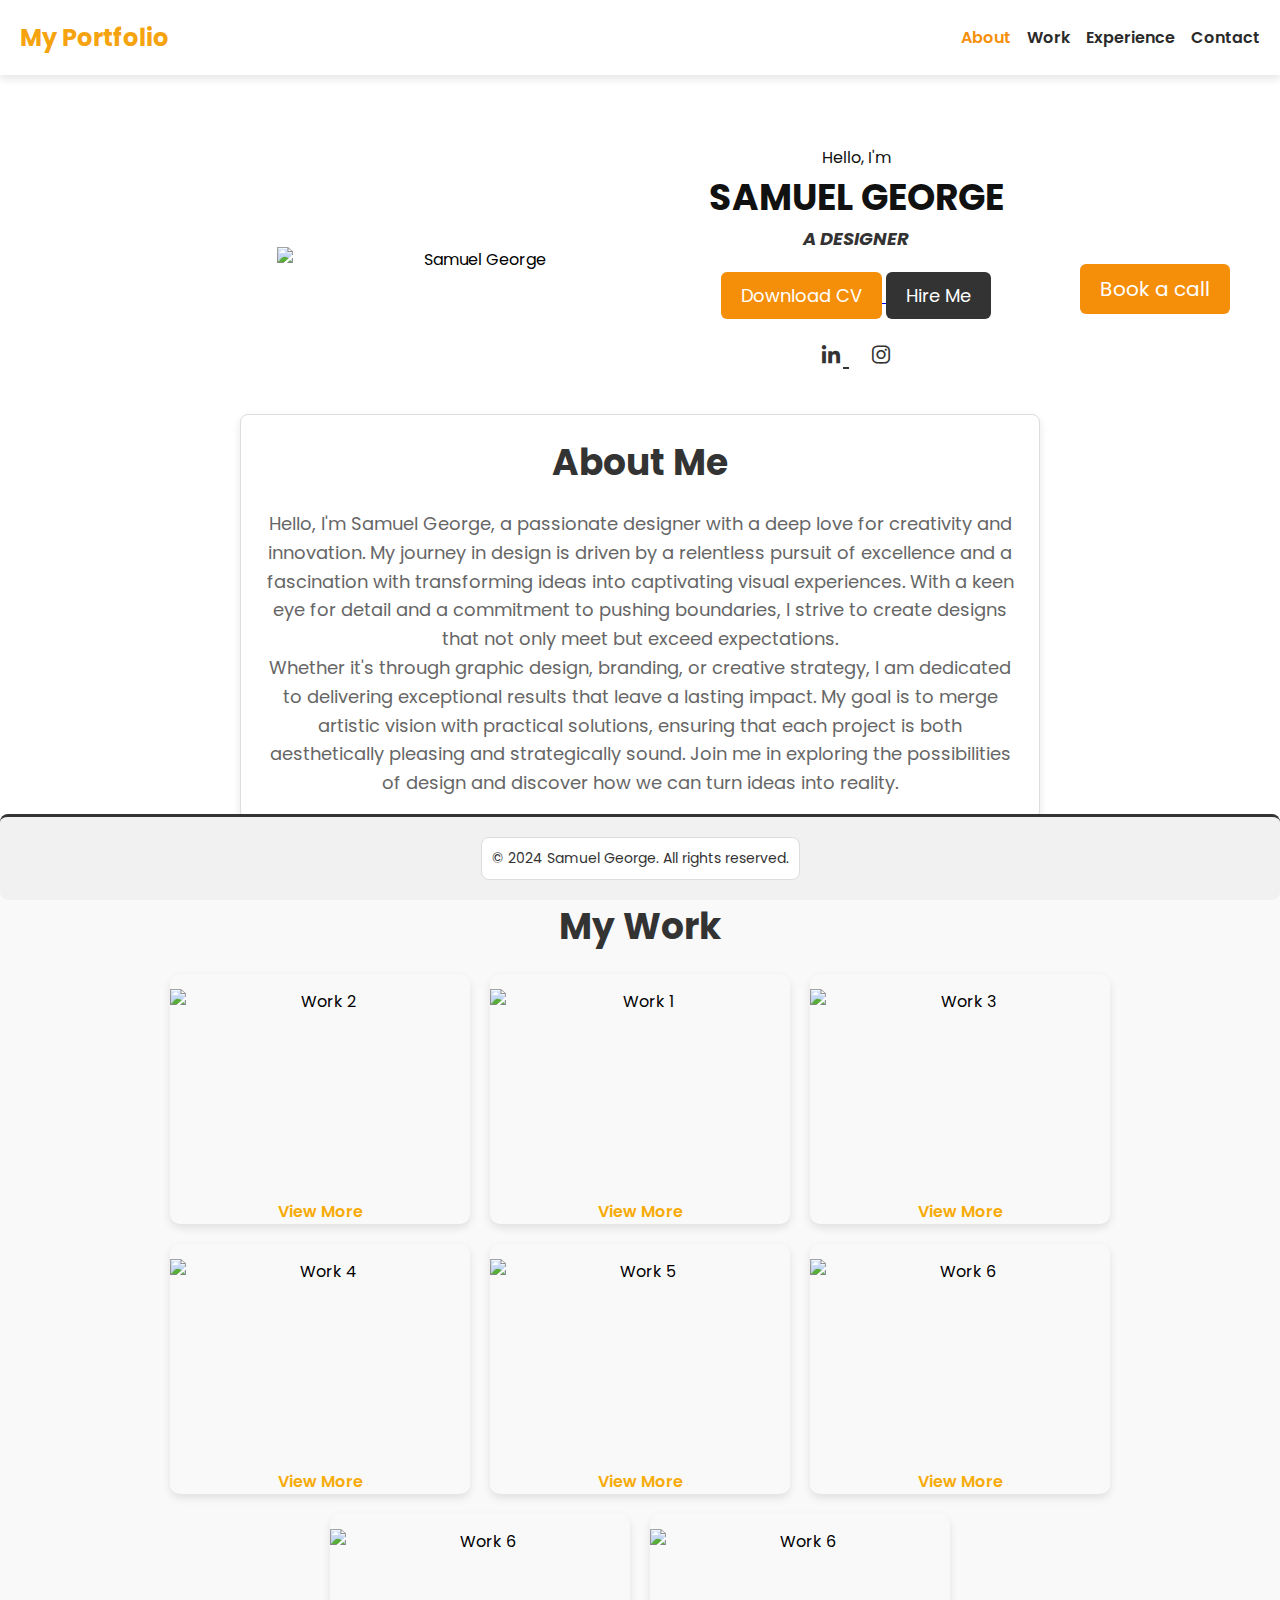
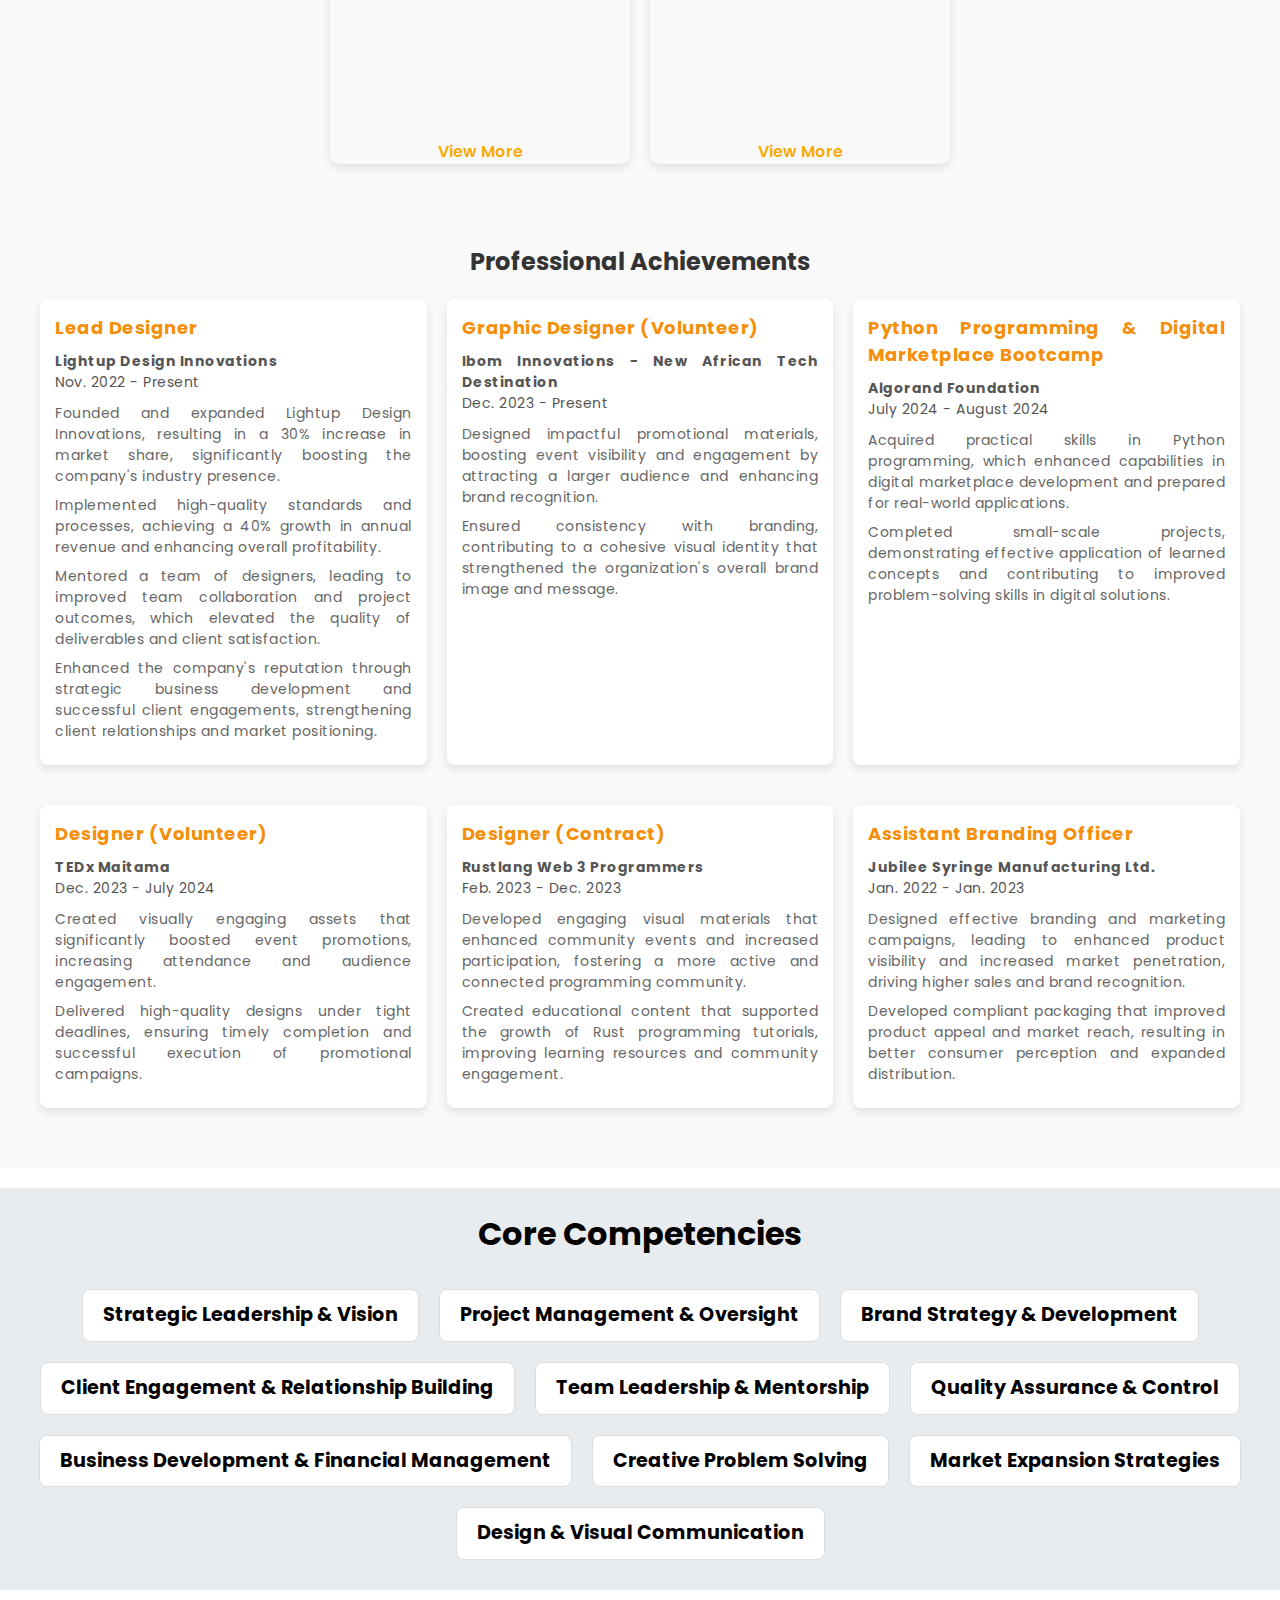
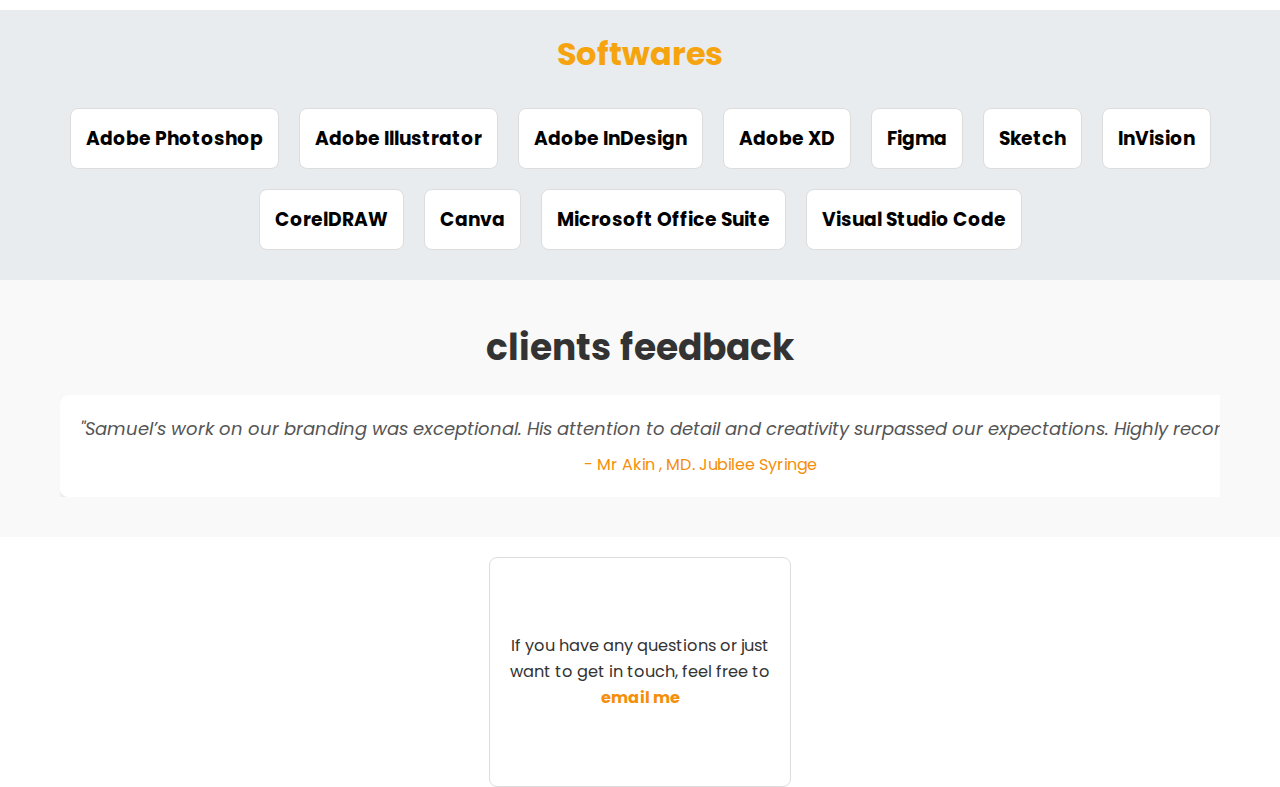
==== index.html @ d8bfd223 "Add files via upload" ====
<!DOCTYPE html>
<html lang="en">

<head>
    <meta charset="UTF-8">
    <meta name="viewport" content="width=device-width, initial-scale=1.0">
    <title>My Portfolio Website</title>
    <link rel="stylesheet" href="style.css">
    <link href='https://unpkg.com/boxicons@2.1.4/css/boxicons.min.css' rel='stylesheet'>
</head>

<body onload="document.body.style.opacity='1'">
    <div class="hero">
        <div class="nav">
            <div class="logo">
                <h2>My Portfolio</h2>
            </div>
            <div class="link">
                <ul>
                    <li><a href="#about" class="active">About</a></li>
                    <li><a href="#work">Work</a></li>
                    <li><a href="#experience">Experience</a></li>
                    <li><a href="#contact">Contact</a></li>
                </ul>
            </div>
        </div>

        <div class="main">
            <img src="img/main.png" alt="Samuel George" class="men">
            <div class="main-detail">
                <p>Hello, I'm</p>
                <h1>SAMUEL GEORGE</h1>
                <h3 class="creative-designer">A DESIGNER</h3>

                <div class="btn">
                    <a href="https://drive.google.com/file/d/1Tf_QbvEuaavBJOCXsCvxjFE0YDtB7zxQ/view?usp=drive_link" target="_blank">
                        <button type="button">Download CV</button>
                    </a>
                    <a href="https://wa.me/9034401340">
                        <button type="button" class="btn-2">Hire Me</button>
                    </a>
                </div>

                <div class="social">
                    <a href="https://www.linkedin.com/in/samuel-george-%F0%9F%87%B3%F0%9F%87%AC-%F0%9F%87%AC%F0%9F%87%A7-b282a5254?utm_source=share&utm_campaign=share_via&utm_content=profile&utm_medium=ios_app" target="_blank">
                        <i class='bx bxl-linkedin'></i>
                    </a>
                    <a href="https://instagram.com/your_profile" target="_blank">
                        <i class='bx bxl-instagram'></i>
                    </a>
                </div>
            </div>
        </div>
        <div class="sub-btn">
            <a href="tel:+2349036321238">Book a call</a>
        </div>
    </div>

    <!-- About Section -->
<section id="about">
    <div class="about-box">
        <h2>About Me</h2>
        <p>Hello, I'm Samuel George, a passionate designer with a deep love for creativity and innovation. 
            My journey in design is driven by a relentless pursuit of excellence and a fascination with transforming ideas into captivating visual experiences. With a keen eye for detail and a commitment to pushing boundaries, I strive to create designs that not only meet but exceed expectations.</p>
        <p>Whether it's through graphic design, branding, or creative strategy, I am dedicated to delivering exceptional 
            results that leave a lasting impact. My goal is to merge artistic vision with practical solutions, ensuring that each project is both aesthetically 
            pleasing and strategically sound. 
            Join me in exploring the possibilities of design and discover how we can turn ideas into reality.</p>
    </div>
</section>

    </section>

    <!-- Work Section -->
    <section id="work">
        <h2>My Work</h2>
        <div class="gallery-container">
            <div class="gallery-item">
                <img src="images/work 2.jpg" alt="Work 2">
                <div class="overlay">
                    <div class="text">Project 1</div>
                </div>
                <div class="link-container">
                    <a href="https://drive.google.com/drive/folders/1-nWykhTf4i2gYWAYUcLlIKZR4mm8C5YY?usp=drive_link" target="_blank">View More</a>
                </div>
            </div>
            <div class="gallery-item">
                <img src="images/work1.jpg" alt="Work 1">
                <div class="overlay">
                    <div class="text">Project 2</div>
                </div>
                <div class="link-container">
                    <a href="https://drive.google.com/drive/folders/1cQ2pU57v7OP9wIwZ431Nwa1tUM88fK_I?usp=drive_link" target="_blank">View More</a>
                </div>
            </div>
            <div class="gallery-item">
                <img src="images/work 3.JPG" alt="Work 3">
                <div class="overlay">
                    <div class="text">Project 3</div>
                </div>
                <div class="link-container">
                    <a href="https://drive.google.com/drive/folders/1-SnxiMzdL_60i72vfo4axnoLrud7t-E2?usp=drive_link" target="_blank">View More</a>
                </div>
            </div>
            <div class="gallery-item">
                <img src="images/work 4.jpeg" alt="Work 4">
                <div class="overlay">
                    <div class="text">Project 4</div>
                </div>
                <div class="link-container">
                    <a href="https://drive.google.com/drive/folders/1-MZnd-MNPZm2yiozEFjUooLTZSHHAfOZ?usp=drive_link" target="_blank">View More</a>
                </div>
            </div>
            <div class="gallery-item">
                <img src="images/work 5.JPG" alt="Work 5">
                <div class="overlay">
                    <div class="text">Project 5</div>
                </div>
                <div class="link-container">
                    <a href="https://drive.google.com/drive/folders/1-mLowr1Z9Aob_rsRQ_qs_F_gJ39GDRfS?usp=drive_link" target="_blank">View More</a>
                </div>
            </div>
            <div class="gallery-item">
                <img src="images/work 6.png.jpeg" alt="Work 6">
                <div class="overlay">
                    <div class="text">Project 6</div>
                </div>
                <div class="link-container">
                    <a href="https://drive.google.com/drive/folders/1mfNZHEZcyOVGQvov0U9d1JNSymdd5hv7?usp=drive_link" target="_blank">View More</a>
                </div>
            </div>
            <div class="gallery-item">
                <img src="images/work 7.PNG.JPG" alt="Work 6">
                <div class="overlay">
                    <div class="text">Project 7</div>
                </div>
                <div class="link-container">
                    <a href="https://drive.google.com/drive/folders/1s4jTdmx_FcJxVg2cJ0J6EkslR5M2hYU_?usp=drive_link" target="_blank">View More</a>
                </div>
        </div>
        
        <div class="gallery-item">
            <img src="images/work 6.jpg" alt="Work 6">
            <div class="overlay">
                <div class="text">Others</div>
            </div>
            <div class="link-container">
                <a href="https://drive.google.com/drive/folders/13sr5TLARSgLrqzcvvW4VWB-zg54ZokWx?usp=drive_link" target="_blank">View More</a>
            </div>
    </section>

   <!-- Experience Section -->
<section id="experience">
    <h1>Professional Achievements</h1>
    <div class="experience-container">
        <div class="job">
            <h3>Lead Designer</h3>
            <p><strong>Lightup Design Innovations</strong> <br> Nov. 2022 - Present</p>
            <ul>
                <li>Founded and expanded Lightup Design Innovations, resulting in a 30% increase in market share, significantly boosting the company's industry presence.</li>
                <li>Implemented high-quality standards and processes, achieving a 40% growth in annual revenue and enhancing overall profitability.</li>
                <li>Mentored a team of designers, leading to improved team collaboration and project outcomes, which elevated the quality of deliverables and client satisfaction.</li>
                <li>Enhanced the company's reputation through strategic business development and successful client engagements, strengthening client relationships and market positioning.</li>
            </ul>
        </div>
        <div class="job">
            <h3>Graphic Designer (Volunteer)</h3>
            <p><strong>Ibom Innovations - New African Tech Destination</strong> <br> Dec. 2023 - Present</p>
            <ul>
                <li>Designed impactful promotional materials, boosting event visibility and engagement by attracting a larger audience and enhancing brand recognition.</li>
                <li>Ensured consistency with branding, contributing to a cohesive visual identity that strengthened the organization's overall brand image and message.</li>
            </ul>
        </div>
        <div class="job">
            <h3>Python Programming & Digital Marketplace Bootcamp</h3>
            <p><strong>Algorand Foundation</strong> <br> July 2024 - August 2024</p>
            <ul>
                <li>Acquired practical skills in Python programming, which enhanced capabilities in digital marketplace development and prepared for real-world applications.</li>
                <li>Completed small-scale projects, demonstrating effective application of learned concepts and contributing to improved problem-solving skills in digital solutions.</li>
            </ul>
        </div>
        <div class="job">
            <h3>Designer (Volunteer)</h3>
            <p><strong>TEDx Maitama</strong> <br> Dec. 2023 - July 2024</p>
            <ul>
                <li>Created visually engaging assets that significantly boosted event promotions, increasing attendance and audience engagement.</li>
                <li>Delivered high-quality designs under tight deadlines, ensuring timely completion and successful execution of promotional campaigns.</li>
            </ul>
        </div>
        <div class="job">
            <h3>Designer (Contract)</h3>
            <p><strong>Rustlang Web 3 Programmers</strong> <br> Feb. 2023 - Dec. 2023</p>
            <ul>
                <li>Developed engaging visual materials that enhanced community events and increased participation, fostering a more active and connected programming community.</li>
                <li>Created educational content that supported the growth of Rust programming tutorials, improving learning resources and community engagement.</li>
            </ul>
        </div>
        <div class="job">
            <h3>Assistant Branding Officer</h3>
            <p><strong>Jubilee Syringe Manufacturing Ltd.</strong> <br> Jan. 2022 - Jan. 2023</p>
            <ul>
                <li>Designed effective branding and marketing campaigns, leading to enhanced product visibility and increased market penetration, driving higher sales and brand recognition.</li>
                <li>Developed compliant packaging that improved product appeal and market reach, resulting in better consumer perception and expanded distribution.</li>
            </ul>
        </div>
    </div>
</section>

<!-- Core Competencies Section -->
<section id="core-competencies">
    <h2>Core Competencies</h2>
    <div class="competencies-container">
        <div class="competency">
            <h3>Strategic Leadership & Vision</h3>
        </div>
        <div class="competency">
            <h3>Project Management & Oversight</h3>
        </div>
        <div class="competency">
            <h3>Brand Strategy & Development</h3>
        </div>
        <div class="competency">
            <h3>Client Engagement & Relationship Building</h3>
        </div>
        <div class="competency">
            <h3>Team Leadership & Mentorship</h3>
        </div>
        <div class="competency">
            <h3>Quality Assurance & Control</h3>
        </div>
        <div class="competency">
            <h3>Business Development & Financial Management</h3>
        </div>
        <div class="competency">
            <h3>Creative Problem Solving</h3>
        </div>
        <div class="competency">
            <h3>Market Expansion Strategies</h3>
        </div>
        <div class="competency">
            <h3>Design & Visual Communication</h3>
        </div>
    </div>
</section>

<!-- Softwares Section -->
<section id="softwares">
    <h2>Softwares</h2>
    <div class="softwares-container">
        <div class="software">
            <h3>Adobe Photoshop</h3>
        </div>
        <div class="software">
            <h3>Adobe Illustrator</h3>
        </div>
        <div class="software">
            <h3>Adobe InDesign</h3>
        </div>
        <div class="software">
            <h3>Adobe XD</h3>
        </div>
        <div class="software">
            <h3>Figma</h3>
        </div>
        <div class="software">
            <h3>Sketch</h3>
        </div>
        <div class="software">
            <h3>InVision</h3>
        </div>
        <div class="software">
            <h3>CorelDRAW</h3>
        </div>
        <div class="software">
            <h3>Canva</h3>
        </div>
        <div class="software">
            <h3>Microsoft Office Suite</h3>
        </div>
        <div class="software">
            <h3>Visual Studio Code</h3>
        </div>
    </div>
</section>

<!-- Testimonials Section -->
<section id="testimonials">
    <div class="testimonials-container">
        <h2>clients feedback</h2>
        <div class="testimonial-carousel">
            <div class="testimonial-item">
                <p class="testimonial-text">"Samuel’s work on our branding was exceptional. His attention to detail and creativity surpassed our expectations. Highly recommended!"</p>
                <p class="testimonial-author">- Mr Akin , MD. Jubilee Syringe</p>
            </div>
            <div class="testimonial-item">
                <p class="testimonial-text">"A pleasure to work with. Samuel brought a fresh perspective to our project and delivered outstanding results on time."</p>
                <p class="testimonial-author">- Mr Kingsly, CEO Jzek & ST King Multiservice Ltd</p>
            </div>
            <div class="testimonial-item">
                <p class="testimonial-text">"Samuel’s expertise in design was invaluable. He is a true professional and a great asset to any team."</p>
                <p class="testimonial-author">- Appoline, Freelance Writer</p>
            </div>
        </div>
    </div>
</section>
    </script>  
    </section>

<!-- Contact Section -->
<section id="contact" style="padding: 75px 0; text-align: center;">
    <div style="max-width: 300px; margin: 0 auto;">
        <p>If you have any questions or just want to get in touch, feel free to <a href="mailto:samuelgeorge967@yahoo.com">email me</a></p>
</section>

<!-- Footer Section -->
<footer style="background-color: #f1f1f1; padding: 20px 0; text-align: center; border-top: 3px solid #333; margin-top: 50px;">
    <div style="max-width: 1200px; margin: 0 auto; padding: 10px; border: 1px solid #ddd; border-radius: 8px; background-color: #fff; display: inline-block;">
        <p style="margin: 0; font-size: 14px; color: #333;">&copy; 2024 Samuel George. All rights reserved.</p>
    </div>
</footer>
---- style.css ----
@import url('https://fonts.googleapis.com/css2?family=Poppins:wght@200;300;500;600;700;900&display=swap');

* {
    margin: 0;
    padding: 0;
    box-sizing: border-box;
    font-family: 'Poppins', sans-serif;
}

body {
    opacity: 0;
    transition: opacity 3s;
}

.hero {
    width: 100%;
    height: 100vh;
    position: relative;
}

.nav {
    display: flex;
    justify-content: space-between;
    align-items: center;
    padding: 40px 200px;
    background-color: #fff;
    box-shadow: 0 4px 8px rgba(0, 0, 0, 0.1);
}

.nav .link ul {
    display: flex;
    align-items: center;
    justify-content: center;
    gap: 2rem;
    list-style: none;
}

.nav .link ul a {
    text-decoration: none;
    color: #2a2a2a;
    font-weight: 600;
    transition: color 0.3s ease;
}

.nav .link ul a.active {
    color: #f58f0a;
}

.nav .link ul a:hover {
    color: hsl(29, 93%, 48%);
}

.main {
    display: flex;
    align-items: center;
    justify-content: center;
    gap: 6rem;
    margin-top: 70px;
    text-align: center;
}

.main .men {
    width: 400px;
    transition: transform 0.3s ease;
    cursor: pointer;
}

.main .men:hover {
    transform: scale(1.3);
}

.main .main-detail {
    color: #111;
}

.main .main-detail h1 {
    font-size: 50px;
}

.main .main-detail h3.creative-designer {
    font-size: 20px;
    font-style: italic;
    color: #333;
}

.main .btn {
    margin-top: 20px;
}

.main .btn button {
    padding: 10px 20px;
    border: none;
    border-radius: 6px;
    background-color: #f58f0a;
    color: #fff;
    font-size: 18px;
    cursor: pointer;
    transition: background-color 0.3s ease;
}

.main .btn button:hover {
    background-color: #111;
}

.main .btn .btn-2 {
    background-color: #333;
}

.main .btn .btn-2:hover {
    background-color: #000;
}

.social {
    margin-top: 20px;
}

.social a {
    color: #333;
    font-size: 24px;
    margin: 0 10px;
    transition: color 0.3s ease;
}

.social a:hover {
    color: #f58f0a;
}

.sub-btn a {
    position: absolute;
    bottom: 60px;
    right: 50px;
    padding: 10px 20px;
    background: #f58f0a;
    color: #fff;
    font-size: 20px;
    text-decoration: none;
    border-radius: 6px;
    transition: background-color 0.3s ease;
}

.sub-btn a.active {
    background: black;
}

.sub-btn a:hover {
    background: rgb(0, 0, 3);
}

@media (max-width: 768px) {
    .nav {
        padding: 20px;
    }

    .main {
        flex-direction: column;
        text-align: center;
    }

    .main .men {
        width: 80%;
        margin-bottom: 20px;
    }

    .main .main-detail h1 {
        font-size: 36px;
    }

    .gallery-container {
        flex-direction: column;
        align-items: center;
    }

    .gallery-item {
        width: 90%;
    }
}

/* About Section Styles */
#about {
    padding: 40px;
    background-color: #fff;
    text-align: center;
}

#about h2 {
    font-size: 36px;
    margin-bottom: 20px;
    color: #333;
}

#about p {
    font-size: 18px;
    line-height: 1.6;
    color: #666;
    max-width: 800px;
    margin: 0 auto;
}

/* Work Section Styles */
#work {
    padding: 40px;
    background-color: #f9f9f9;
    text-align: center;
}

#work h2 {
    font-size: 36px;
    margin-bottom: 20px;
    color: #333;
    text-align: center;
}

.gallery-container {
    display: flex;
    flex-wrap: wrap;
    justify-content: center;
    gap: 20px;
}

.gallery-item {
    position: relative;
    width: 300px;
    height: 250px;
    overflow: hidden;
    border-radius: 10px;
    box-shadow: 0 4px 8px rgba(0, 0, 0, 0.1);
    transition: transform 0.3s ease;
    display: flex;
    flex-direction: column;
    justify-content: flex-end;
}

.gallery-item:hover {
    transform: scale(1.05);
}

.gallery-item img {
    width: 100%;
    height: 200px;
    object-fit: cover;
}

.overlay {
    position: absolute;
    top: 0;
    left: 0;
    width: 100%;
    height: 200px;
    background: rgba(0, 0, 0, 0.5);
    display: flex;
    align-items: center;
    justify-content: center;
    opacity: 0;
    transition: opacity 0.3s ease;
}

.gallery-item:hover .overlay {
    opacity: 1;
}

.overlay .text {
    color: #fff;
    font-size: 24px;
    font-weight: bold;
    text-align: center;
}

.link-container {
    text-align: center;
    margin-top: 10px;
}

.link-container a {
    text-decoration: none;
    color: #f7ab08;
    font-weight: 600;
    transition: color 0.3s ease;
}

.link-container a:hover {
    color: #100358;
}

/* Experience */
#experience, #contact {
    padding: 40px;
    background-color: #fff;
    text-align: center;
}
<!DOCTYPE html>
<html lang="en">
<head>
    <meta charset="UTF-8">
    <meta name="viewport" content="width=device-width, initial-scale=1.0">
    <title>Professional Experience</title>
    <style>
        body {
            font-family: Arial, sans-serif;
            line-height: 1.6;
            margin: 20px;
        }
        h2 {
            color: #f5a40f;
            text-align: center;
        }
        .job {
            margin-bottom: 20px;
            text-align: justify;
        }
        .job h3 {
            margin: 0;
            color: #555;
        }
        .job p {
            margin: 5px 0;
        }
        .job ul {
            margin: 0;
            padding-left: 20px;
        }
        .job li {
            margin-bottom: 5px;
        }
       
        <!-- Contact Section -->
#contact {
    padding: 40px;
    background-color: #f9f9f9;
    text-align: center;
    font-size: 18px;
    color: #333;
}

#contact h2 {
    font-size: 36px;
    margin-bottom: 20px;
    color: #f58f0a;
}

#contact p {
    margin: 0 auto;
    max-width: 600px;
    line-height: 1.6;
    color: #555;
}

#contact a {
    color: #f58f0a;
    text-decoration: none;
    font-weight: 600;
    transition: color 0.3s ease;
}

#contact a:hover {
    color: #333;
}
/* Core Competencies Style */
#core-competencies {
    margin: 20px 0;
    max-width: 100%;
    line-height: 1.6;
    color: #020000;
    text-align: left;  /* Aligns text to the left */
    padding-left: 20px; /* Adds padding to create some space from the left edge */
}

/* Core Competencies Header */
#core-competencies h2 {
    font-size: 24px;
    margin-bottom: 10px;
    color: #020000;
}

/* Core Competencies List */
#core-competencies ul {
    list-style-type: disc;
    padding-left: 20px; /* Adds indentation to the list */
}

#core-competencies ul li {
    margin-bottom: 8px;
    font-size: 16px;
    color: #020000;
}
/* Ensure full viewport height for the body */
html, body {
    height: 100%;
    margin: 0;
    font-family: Arial, sans-serif; /* Optional: Set a default font */
}
/* Layout Container Styling */
.layout-container {
    display: flex;
    height: 100vh; /* Full viewport height */
}
/* Testimonials Section */
#testimonials {
    padding: 40px 20px; /* Add padding to the top and bottom and a little on the sides */
    background-color: #f9f9f9; /* Background color for the section */
    text-align: center; /* Center-align text */
    width: 100%; /* Full width */
    box-sizing: border-box; /* Include padding in width */
    margin: 0; /* Remove default margin */
}

/* Container for Testimonials */
.testimonials-container {
    max-width: 1200px; /* Max width of the content */
    margin: 0 auto; /* Center align the container */
    padding: 0 20px; /* Padding on left and right */
}

/* Heading */
.testimonials-container h2 {
    font-size: 36px;
    margin-bottom: 20px;
    color: #333;
}

/* Carousel Container */
.testimonial-carousel {
    display: flex;
    overflow-x: auto; /* Allow horizontal scrolling */
    scroll-behavior: smooth; /* Smooth scroll */
    gap: 20px; /* Space between items */
}

/* Testimonial Item */
.testimonial-item {
    min-width: 300px; /* Minimum width for each item */
    flex: 1 0 auto; /* Allow items to grow and shrink */
    box-sizing: border-box; /* Include padding and border in width */
    padding: 20px; /* Padding inside the item */
    border-radius: 8px; /* Rounded corners */
    background: #fff; /* Background color of the item */
    box-shadow: 0 2px 5px rgba(0, 0, 0, 0.1); /* Shadow for a subtle effect */
    transition: box-shadow 0.3s ease; /* Smooth shadow transition */
}

/* Testimonial Text */
.testimonial-text {
    font-size: 18px;
    color: #555;
    font-style: italic;
    margin-bottom: 10px;
}

/* Testimonial Author */
.testimonial-author {
    font-size: 16px;
    color: #f58f0a;
}

/* Responsive Styles */
@media (max-width: 768px) {
    #testimonials {
        padding: 20px 10px; /* Reduce padding on smaller screens */
    }

    .testimonial-item {
        min-width: 250px; /* Adjust minimum width for smaller screens */
        padding: 15px; /* Reduce padding inside items */
    }

    .testimonial-text {
        font-size: 16px; /* Adjust font size */
    }

    .testimonial-author {
        font-size: 14px; /* Adjust font size */
    }
}
/* Contact Section */
#contact {
    padding: 40px;
    background-color: #fff; /* Change background color to white */
    text-align: center; /* Center-align text */
    font-size: 18px;
    color: #333;
    margin: 0 auto; /* Center the section horizontally */
    max-width: 800px; /* Limit the width of the section */
    box-sizing: border-box; /* Include padding in width calculation */
}

/* Contact Paragraph */
#contact p {
    margin: 0;
}

/* Contact Links */
#contact a {
    color: #f58f0a;
    text-decoration: none;
    font-weight: 600;
}

#contact a:hover {
    color: #333;
}

/* Responsive Styles */
@media (max-width: 768px) {
    #contact {
        padding: 20px; /* Reduce padding on smaller screens */
        font-size: 16px; /* Adjust font size for smaller screens */
    }
}


/* Responsive Styles */
@media (max-width: 768px) {
    #contact {
        padding: 20px; /* Reduce padding on smaller screens */
        font-size: 16px; /* Adjust font size for smaller screens */
    }
}



        /* Footer Styles */
footer {
    background-color: #333; /* Background color for the footer */
    color: #fff; /* Text color */
    text-align: center; /* Center the text */
    padding: 20px; /* Padding around the text */
    position: fixed; /* Make the footer stick to the bottom */
    width: 100%; /* Full width */
    bottom: 0; /* Stick to the bottom of the page */
    left: 0; /* Align to the left edge */
}
footer {
    text-align: center;
    padding: 20px;
    background-color: #f58f0a;
    color: white;
    margin-top: auto;
}
footer p {
    margin: 0;
}
@import url('https://fonts.googleapis.com/css2?family=Poppins:wght@200;300;500;600;700;900&display=swap');

* {
    margin: 0;
    padding: 0;
    box-sizing: border-box;
    font-family: 'Poppins', sans-serif;
}

body {
    opacity: 0;
    transition: opacity 3s;
}

.hero {
    width: 100%;
    height: 100vh;
    position: relative;
}

.nav {
    display: flex;
    justify-content: space-between;
    align-items: center;
    padding: 20px; /* Adjust padding for small screens */
    background-color: #fff;
    box-shadow: 0 4px 8px rgba(0, 0, 0, 0.1);
}

.nav .link ul {
    display: flex;
    align-items: center;
    justify-content: center;
    gap: 1rem; /* Adjust gap for small screens */
    list-style: none;
}

.nav .link ul a {
    text-decoration: none;
    color: #2a2a2a;
    font-weight: 600;
    transition: color 0.3s ease;
}

.nav .link ul a.active {
    color: #f58f0a;
}

.nav .link ul a:hover {
    color: hsl(29, 93%, 48%);
}

.main {
    display: flex;
    align-items: center;
    justify-content: center;
    gap: 2rem; /* Adjust gap for small screens */
    margin-top: 70px;
    text-align: center;
}

.main .men {
    width: 80%; /* Adjust width for smaller screens */
    max-width: 400px; /* Set a max-width for larger screens */
    transition: transform 0.3s ease;
    cursor: pointer;
}

.main .men:hover {
    transform: scale(1.3);
}

.main .main-detail {
    color: #111;
}

.main .main-detail h1 {
    font-size: 36px; /* Adjust font size for smaller screens */
}

.main .main-detail h3.creative-designer {
    font-size: 18px; /* Adjust font size for smaller screens */
    font-style: italic;
    color: #333;
}

.main .btn {
    margin-top: 20px;
}

.main .btn button {
    padding: 10px 20px;
    border: none;
    border-radius: 6px;
    background-color: #f58f0a;
    color: #fff;
    font-size: 18px;
    cursor: pointer;
    transition: background-color 0.3s ease;
}

.main .btn button:hover {
    background-color: #111;
}

.main .btn .btn-2 {
    background-color: #333;
}

.main .btn .btn-2:hover {
    background-color: #000;
}

.social {
    margin-top: 20px;
}

.social a {
    color: #333;
    font-size: 24px;
    margin: 0 10px;
    transition: color 0.3s ease;
}

.social a:hover {
    color: #f58f0a;
}

.sub-btn a {
    position: absolute;
    bottom: 60px;
    right: 50px;
    padding: 10px 20px;
    background: #f58f0a;
    color: #fff;
    font-size: 20px;
    text-decoration: none;
    border-radius: 6px;
    transition: background-color 0.3s ease;
}

.sub-btn a.active {
    background: black;
}

.sub-btn a:hover {
    background: rgb(0, 0, 3);
}

//* About Section */
#about {
    padding: 20px;
    background-color: #f8f9fa; /* Light background color */
}

.about-box {
    background-color: #fff;
    border: 1px solid #ddd;
    border-radius: 8px;
    padding: 20px;
    max-width: 800px; /* Set a max-width to control box size */
    margin: 0 auto; /* Center the box horizontally */
    box-shadow: 0 4px 8px rgba(0, 0, 0, 0.1); /* Add a subtle shadow for depth */
}

.about-box h2 {
    text-align: center;
    font-size: 2em;
    margin-bottom: 20px;
}

.about-box p {
    line-height: 1.6; /* Improve readability */
    margin-bottom: 10px;
}

/* Responsive Styles */
@media (max-width: 768px) {
    .nav {
        padding: 10px; /* Adjust padding for smaller screens */
    }

    .nav .link ul {
        flex-direction: column;
        gap: 1rem; /* Adjust gap for small screens */
    }

    .main {
        flex-direction: column;
        gap: 2rem; /* Adjust gap for small screens */
        text-align: center;
    }

    .main .men {
        width: 90%; /* Adjust width for smaller screens */
        margin-bottom: 20px;
    }

    .main .main-detail h1 {
        font-size: 28px; /* Adjust font size for smaller screens */
    }

    .main .main-detail h3.creative-designer {
        font-size: 16px; /* Adjust font size for smaller screens */
    }

    .gallery-item {
        width: 100%; /* Full width for smaller screens */
        max-width: 100%; /* Ensure no overflow */
    }
}

@media (max-width: 480px) {
    .nav .link ul {
        font-size: 14px; /* Adjust font size for very small screens */
    }

    .main .main-detail h1 {
        font-size: 24px; /* Adjust font size for very small screens */
    }

    .main .main-detail h3.creative-designer {
        font-size: 14px; /* Adjust font size for very small screens */
    }

    .gallery-item {
        width: 100%;
        height: auto; /* Adjust height for smaller screens */
    }
}


/* Experience Section Styles */
#experience {
    padding: 40px;
    background-color: #f9f9f9;
}

#experience h1 {
    text-align: center;
    font-size: 24px; /* Slightly smaller font size for the main heading */
    margin-bottom: 20px;
    color: #333;
}

.experience-container {
    display: flex;
    flex-wrap: wrap;
    justify-content: space-between;
    gap: 20px; /* Space between the boxes */
}

.job {
    flex: 1 1 calc(33% - 20px); /* 3 boxes per row with space between */
    box-sizing: border-box;
    background-color: #fff;
    border-radius: 8px;
    box-shadow: 0 4px 8px rgba(0, 0, 0, 0.1);
    padding: 15px; /* Reduced padding for a more compact design */
    transition: transform 0.3s ease;
}

.job:hover {
    transform: scale(1.05);
}

.job h3 {
    font-size: 18px; /* Moderate font size for job titles */
    color: #f58f0a;
    margin-bottom: 10px;
    letter-spacing: 0.5px; /* Small space between letters */
}

.job p {
    font-size: 14px; /* Slightly smaller font size for company and date */
    margin-bottom: 10px;
    color: #555;
    letter-spacing: 0.5px; /* Small space between letters */
}

.job ul {
    list-style: none;
    padding: 0;
    margin: 0;
}

.job ul li {
    font-size: 14px; /* Moderate font size for list items */
    margin-bottom: 8px; /* Reduced space between list items */
    color: #666;
    letter-spacing: 0.5px; /* Small space between letters */
}

@media (max-width: 768px) {
    .job {
        flex: 1 1 calc(50% - 20px); /* 2 boxes per row on tablets */
    }
}

@media (max-width: 480px) {
    .job {
        flex: 1 1 100%; /* 1 box per row on mobile devices */
    }
}
#core-competencies {
    padding: 20px;
    background-color: #e9ecef;
}

#core-competencies h2 {
    text-align: center;
    font-size: 2em;
    margin-bottom: 20px;
}

.competencies-container {
    display: flex;
    flex-wrap: wrap;
    justify-content: center; /* Center the boxes horizontally */
}

.competency {
    background-color: #fff;
    border: 1px solid #ddd;
    border-radius: 8px;
    padding: 10px 20px; /* Add padding to fit the text comfortably */
    margin: 10px;
    display: inline-block; /* Make the boxes fit content width */
    text-align: center;
}

.competency h3 {
    font-size: 1.2em;
    margin: 0;
}

/* Softwares Section */
#softwares {
    padding: 20px;
    background-color: #e9ecef;
}

#softwares h2 {
    text-align: center;
    font-size: 2em;
    margin-bottom: 20px;
}

.softwares-container {
    display: flex;
    flex-wrap: wrap;
    justify-content: center; /* Center align boxes */
}

.software {
    background-color: #fff;
    border: 1px solid #ddd;
    border-radius: 8px;
    padding: 15px;
    margin: 10px;
    text-align: center;
    display: inline-block; /* Makes boxes size to content */
}
/* Contact Section */
#contact {
    padding: 20px;
    background-color: #f4f4f4;
    text-align: center;
}

#contact p {
    font-size: 0.9em; /* Smaller font size */
    color: #333;
    margin: 0;
}

#contact a {
    color: #f58f0a; /* Highlight color for the email link */
    text-decoration: none;
    font-weight: bold;
    transition: color 0.3s ease;
}

#contact a:hover {
    color: #111; /* Darker color on hover for better visibility */
}

/* Responsive Styles for Contact Section */
@media (max-width: 768px) {
    #contact p {
        font-size: 0.85em; /* Slightly smaller font size for medium screens */
    }
}

@media (max-width: 480px) {
    #contact p {
        font-size: 0.8em; /* Even smaller font size for small screens */
    }
}



/* Testimonials Section */
#testimonials {
    padding: 40px 20px; /* Add padding to the top and bottom and a little on the sides */
    background-color: #f9f9f9; /* Background color for the section */
    text-align: center; /* Center-align text */
    width: 100%; /* Full width */
    box-sizing: border-box; /* Include padding in width */
    margin: 0; /* Remove default margin */
}

/* Container for Testimonials */
.testimonials-container {
    max-width: 1200px; /* Max width of the content */
    margin: 0 auto; /* Center align the container */
    padding: 0 20px; /* Padding on left and right */
}

/* Heading */
.testimonials-container h2 {
    font-size: 36px;
    margin-bottom: 20px;
    color: #333;
}

/* Carousel Container */
.testimonial-carousel {
    display: flex;
    overflow-x: auto; /* Allow horizontal scrolling */
    scroll-behavior: smooth; /* Smooth scroll */
    gap: 20px; /* Space between items */
}

/* Testimonial Item */
.testimonial-item {
    min-width: 300px; /* Minimum width for each item */
    flex: 1 0 auto; /* Allow items to grow and shrink */
    box-sizing: border-box; /* Include padding and border in width */
    padding: 20px; /* Padding inside the item */
    border-radius: 8px; /* Rounded corners */
    background: #fff; /* Background color of the item */
    box-shadow: 0 2px 5px rgba(0, 0, 0, 0.1); /* Shadow for a subtle effect */
    transition: box-shadow 0.3s ease; /* Smooth shadow transition */
}

/* Testimonial Text */
.testimonial-text {
    font-size: 18px;
    color: #555;
    font-style: italic;
    margin-bottom: 10px;
}

/* Testimonial Author */
.testimonial-author {
    font-size: 16px;
    color: #f58f0a;
}
/* General Reset */
* {
    margin: 0;
    padding: 0;
    box-sizing: border-box;
    font-family: 'Poppins', sans-serif;
}

/* Body and Main Layout */
body {
    opacity: 0;
    transition: opacity 3s;
    display: flex;
    flex-direction: column;
    min-height: 100vh; /* Ensure the body takes full viewport height */
}

/* Contact Section */
#contact {
    padding: 20px; /* Adds space inside the box */
    background-color: #fff; /* White background for the box */
    border: 1px solid #ddd; /* Light border for the box */
    border-radius: 8px; /* Rounded corners */
    margin: 20px auto; /* Centers the box horizontally with margin above and below */
    max-width: 600px; /* Maximum width of the box */
    text-align: center; /* Centers the text inside the box */
}

#contact p {
    font-size: 0.9em; /* Smaller font size */
    color: #333; /* Text color */
    margin: 0; /* Removes default margin */
}

#contact a {
    color: #f58f0a; /* Highlight color for the email link */
    font-weight: bold; /* Makes the link bold */
    text-decoration: none; /* Removes underline from the link */
    transition: color 0.3s ease; /* Smooth transition for color change */
}

#contact a:hover {
    color: #111; /* Darker color on hover for better visibility */
}





/* Footer Section */
footer {
    padding: 10px;
    background-color: #333;
    color: #fff;
    text-align: center;
    font-size: 0.8em;
    margin-top: 20px; /* Provides space between the contact section and the footer */
    border-radius: 8px;
}



© 2024 Samuel George. All rights reserved.
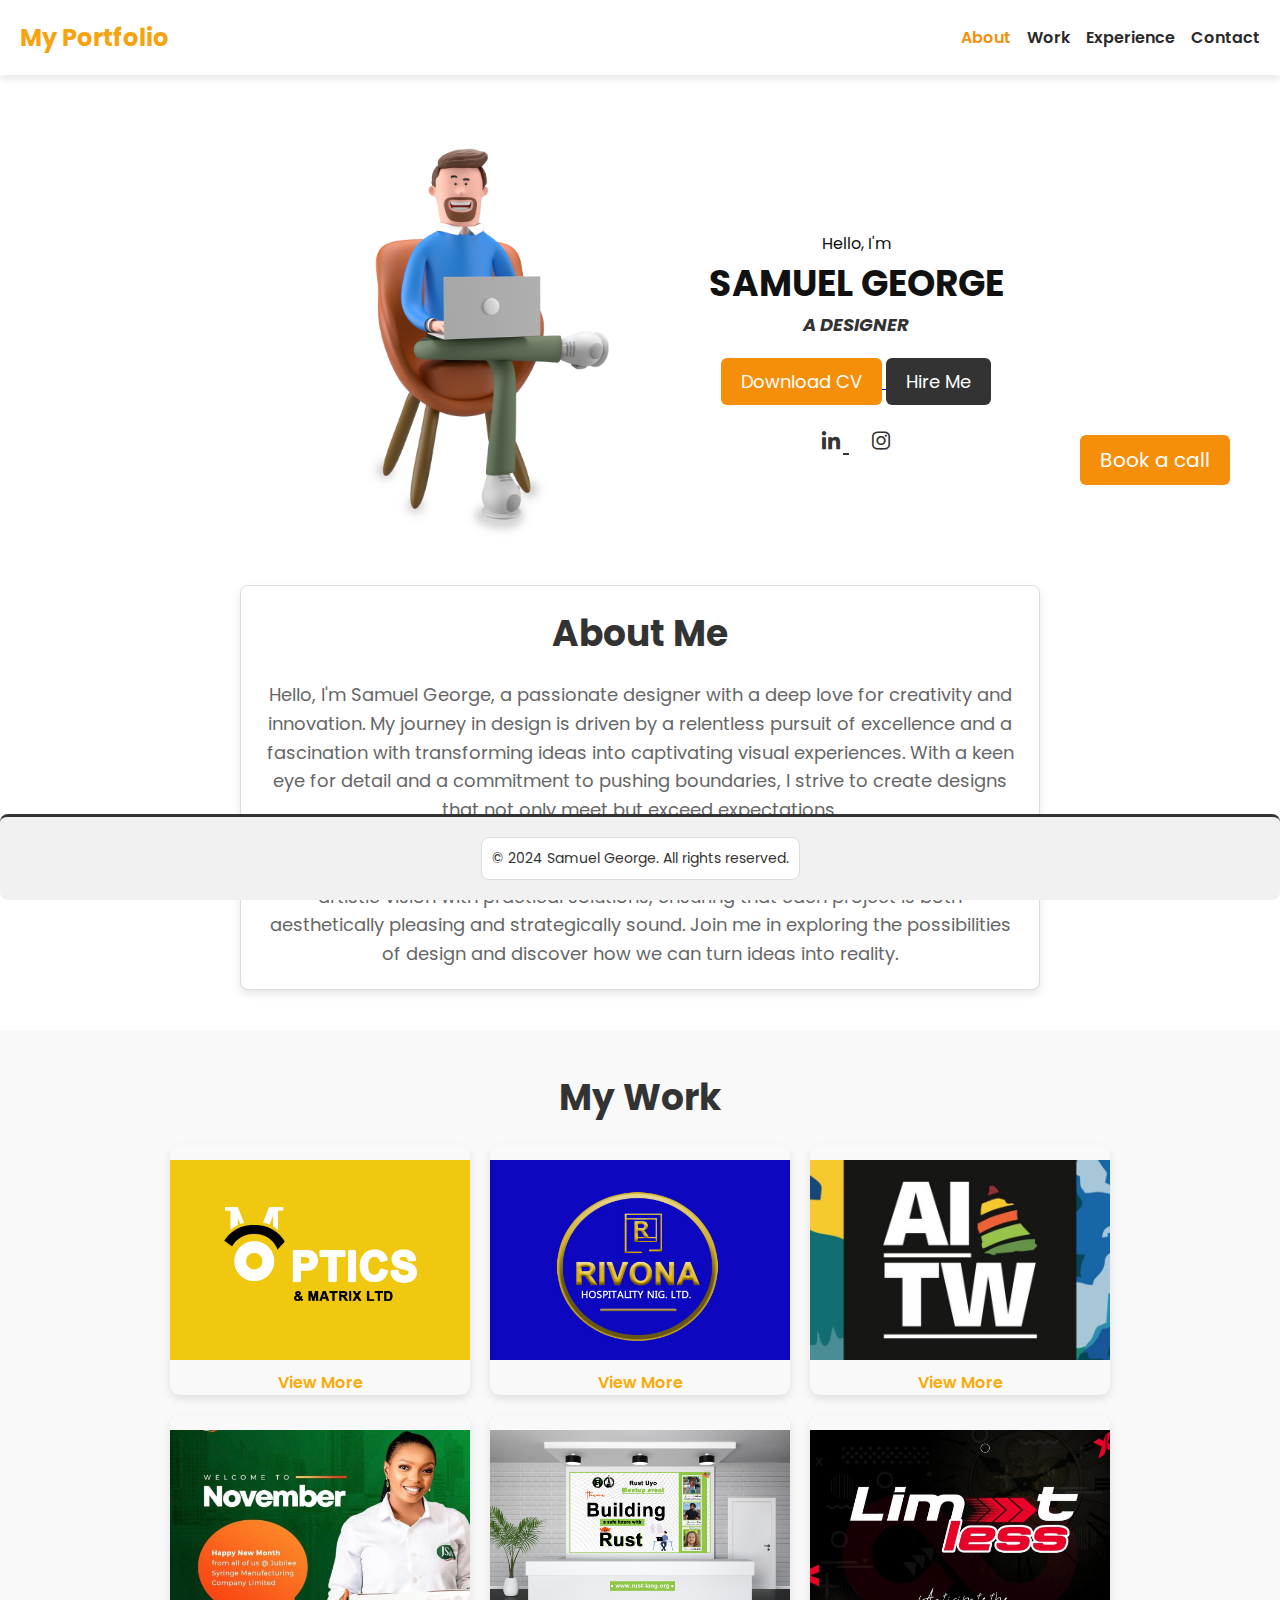
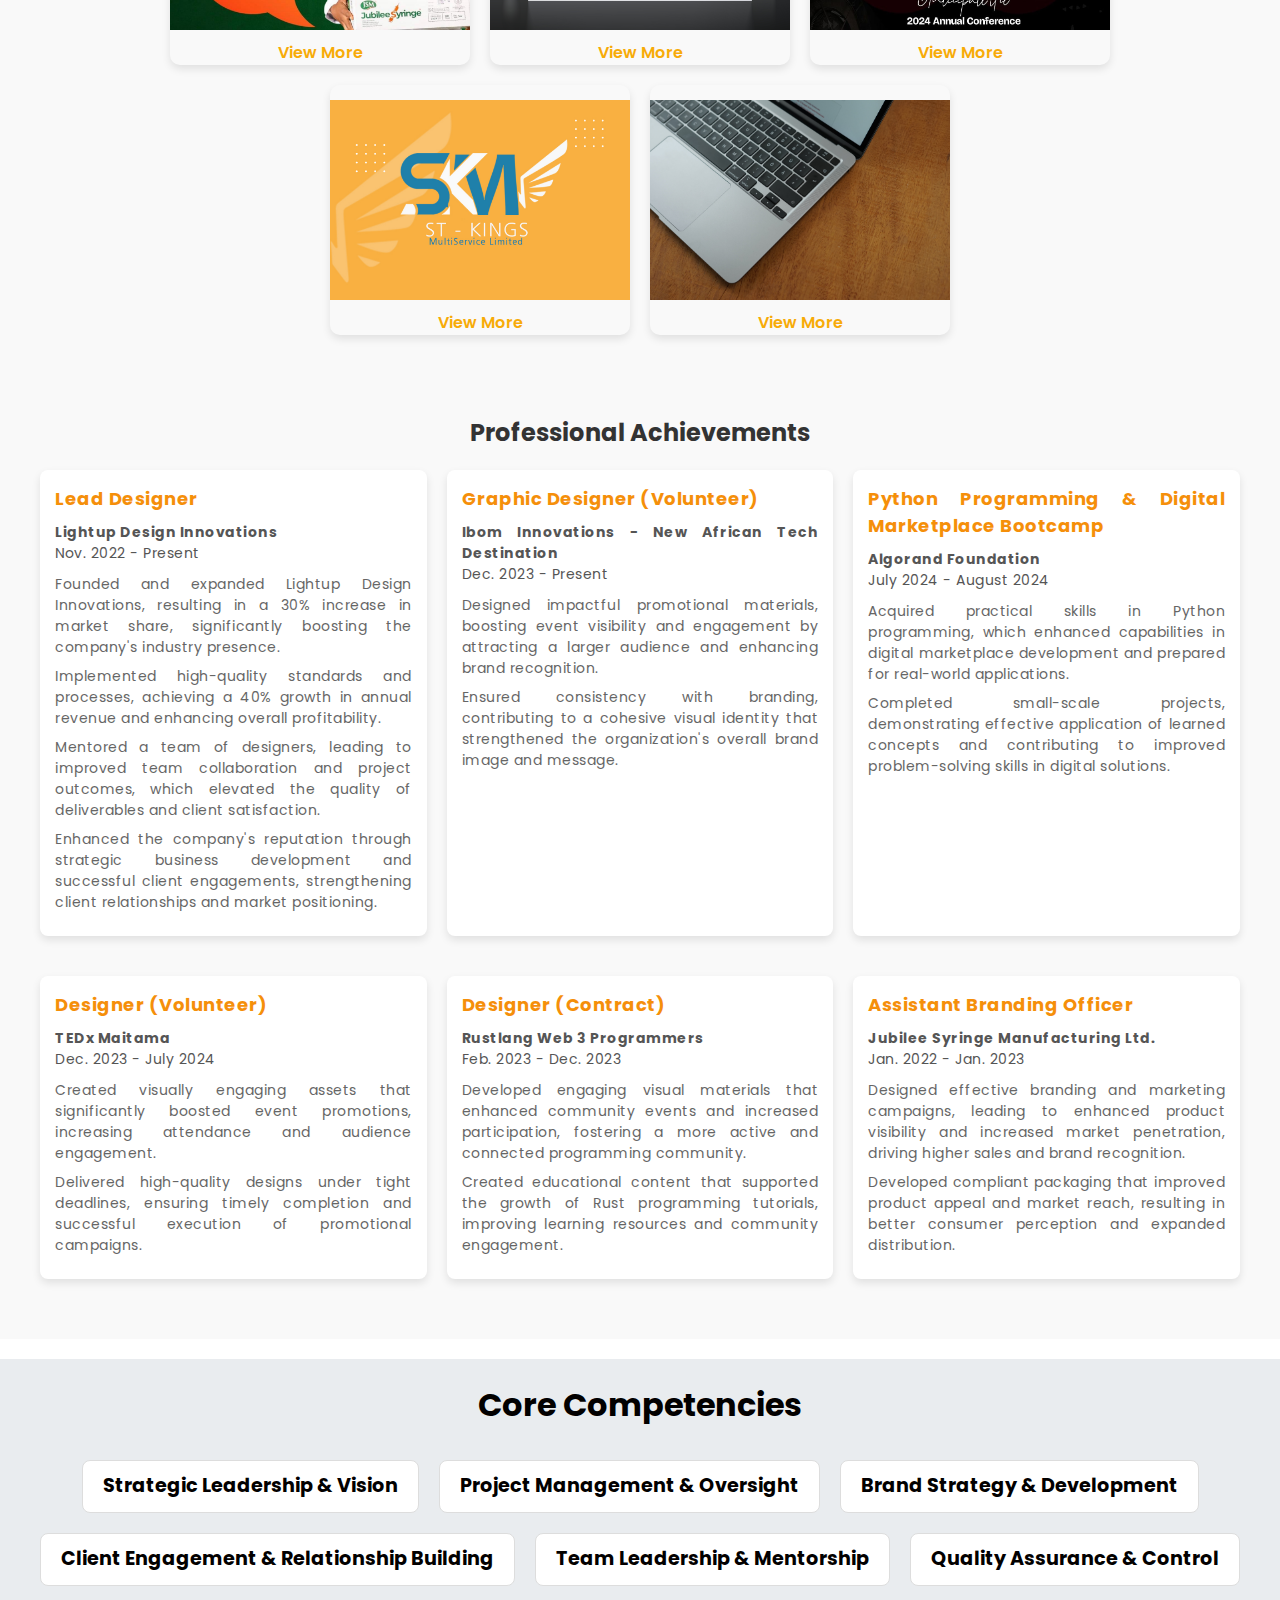
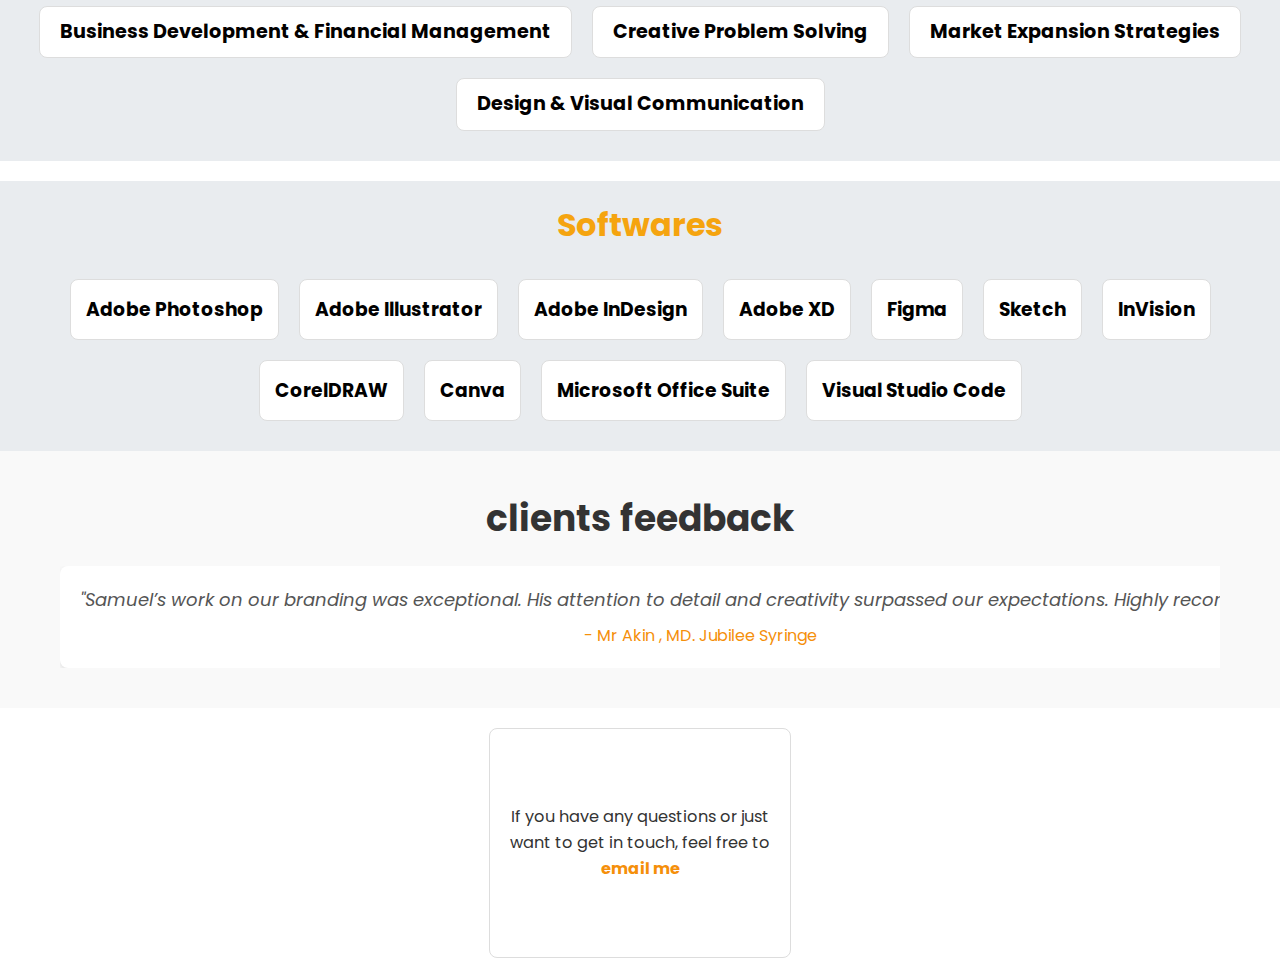
==== commit 66e2a766: "Add files via upload" ====
--- a/index.html
+++ b/index.html
@@ -25,6 +25,7 @@
             </div>
         </div>
 
+
         <div class="main">
             <img src="img/main.png" alt="Samuel George" class="men">
             <div class="main-detail">
@@ -32,20 +33,23 @@
                 <h1>SAMUEL GEORGE</h1>
                 <h3 class="creative-designer">A DESIGNER</h3>
 
+
+
                 <div class="btn">
-                    <a href="https://drive.google.com/file/d/1Tf_QbvEuaavBJOCXsCvxjFE0YDtB7zxQ/view?usp=drive_link" target="_blank">
+                    <a href="https://drive.google.com/file/d/1T2Nm3jHgFlYruELzcDlgv2M6FbGe3Gd6/view?usp=drive_link" target="_blank">
                         <button type="button">Download CV</button>
                     </a>
                     <a href="https://wa.me/9034401340">
                         <button type="button" class="btn-2">Hire Me</button>
                     </a>
                 </div>
+                
 
                 <div class="social">
                     <a href="https://www.linkedin.com/in/samuel-george-%F0%9F%87%B3%F0%9F%87%AC-%F0%9F%87%AC%F0%9F%87%A7-b282a5254?utm_source=share&utm_campaign=share_via&utm_content=profile&utm_medium=ios_app" target="_blank">
                         <i class='bx bxl-linkedin'></i>
                     </a>
-                    <a href="https://instagram.com/your_profile" target="_blank">
+                    <a href="https://www.instagram.com/king_sammygeorge?igsh=MWo3anowMzM1Yno2eg%3D%3D&utm_source=qr" target="_blank">
                         <i class='bx bxl-instagram'></i>
                     </a>
                 </div>
@@ -55,6 +59,11 @@
             <a href="tel:+2349036321238">Book a call</a>
         </div>
     </div>
+</body>
+</html>
+    </div>
+
+
 
     <!-- About Section -->
 <section id="about">
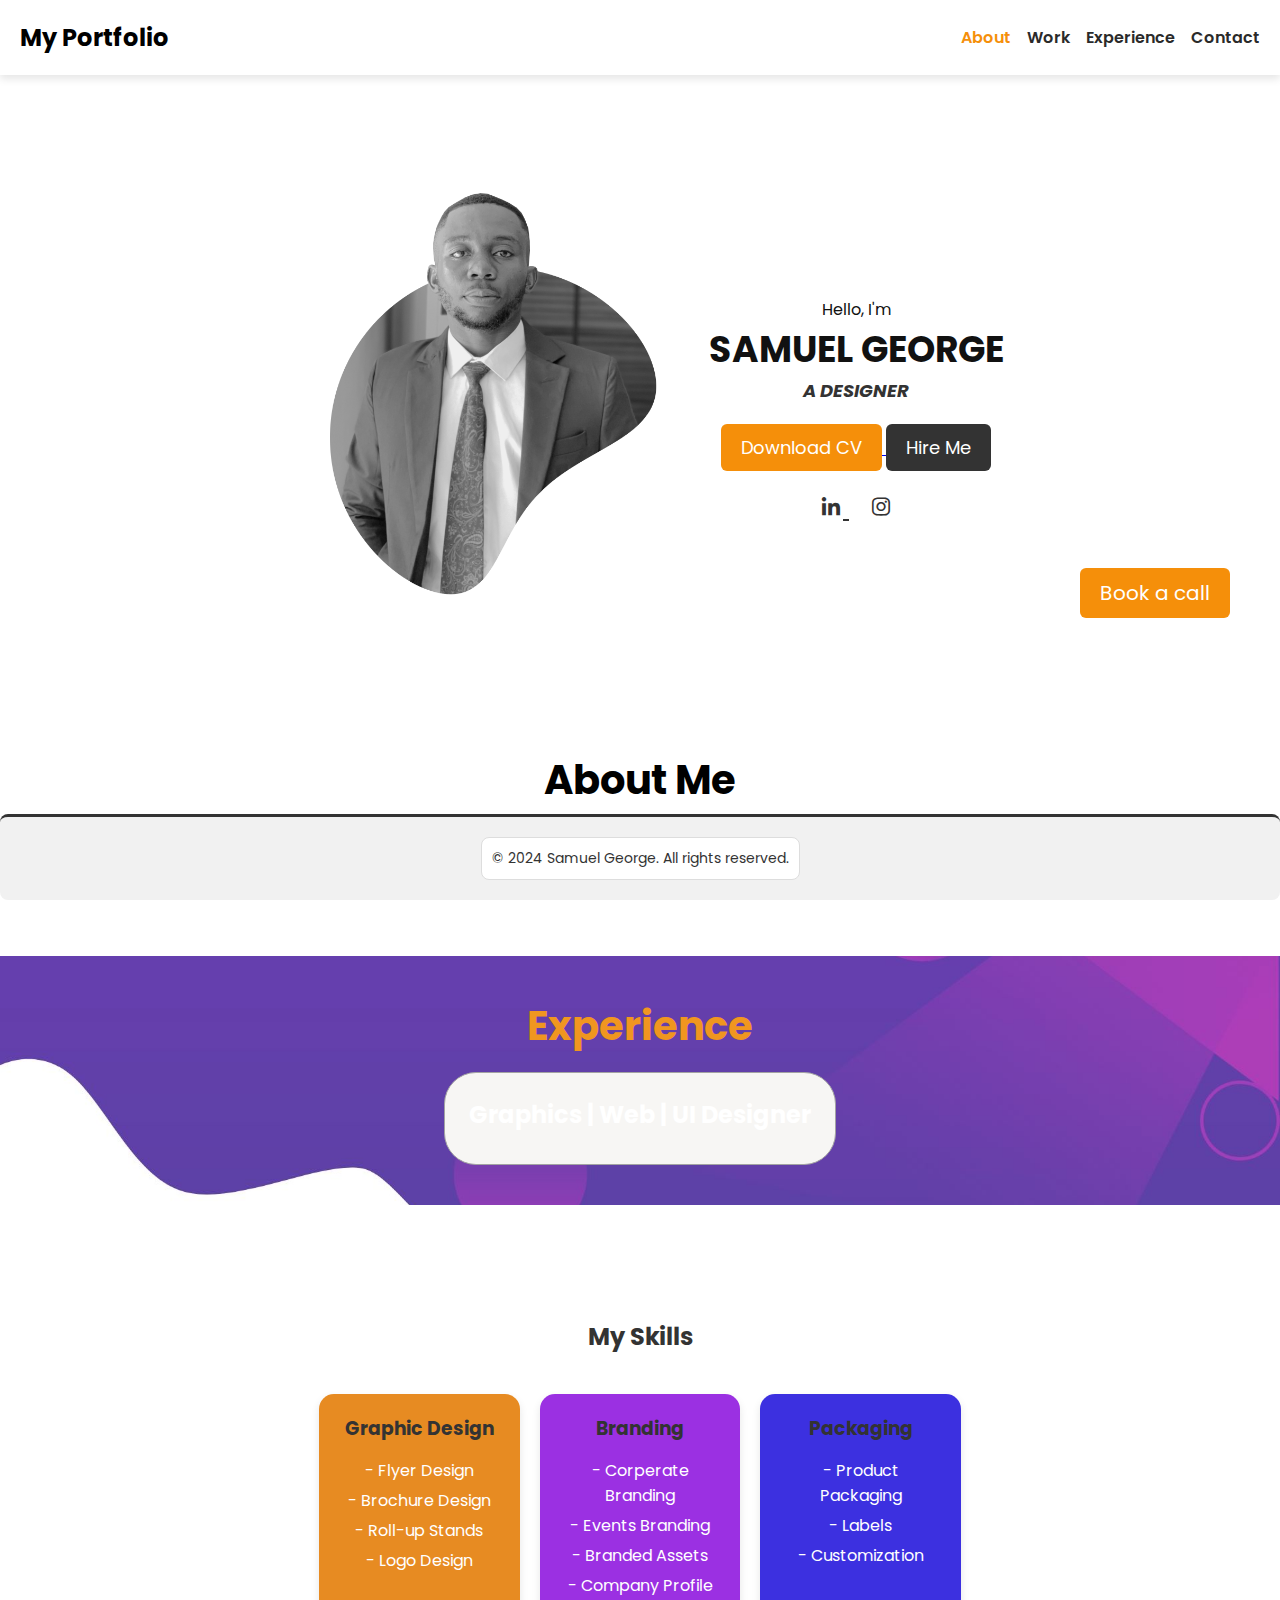
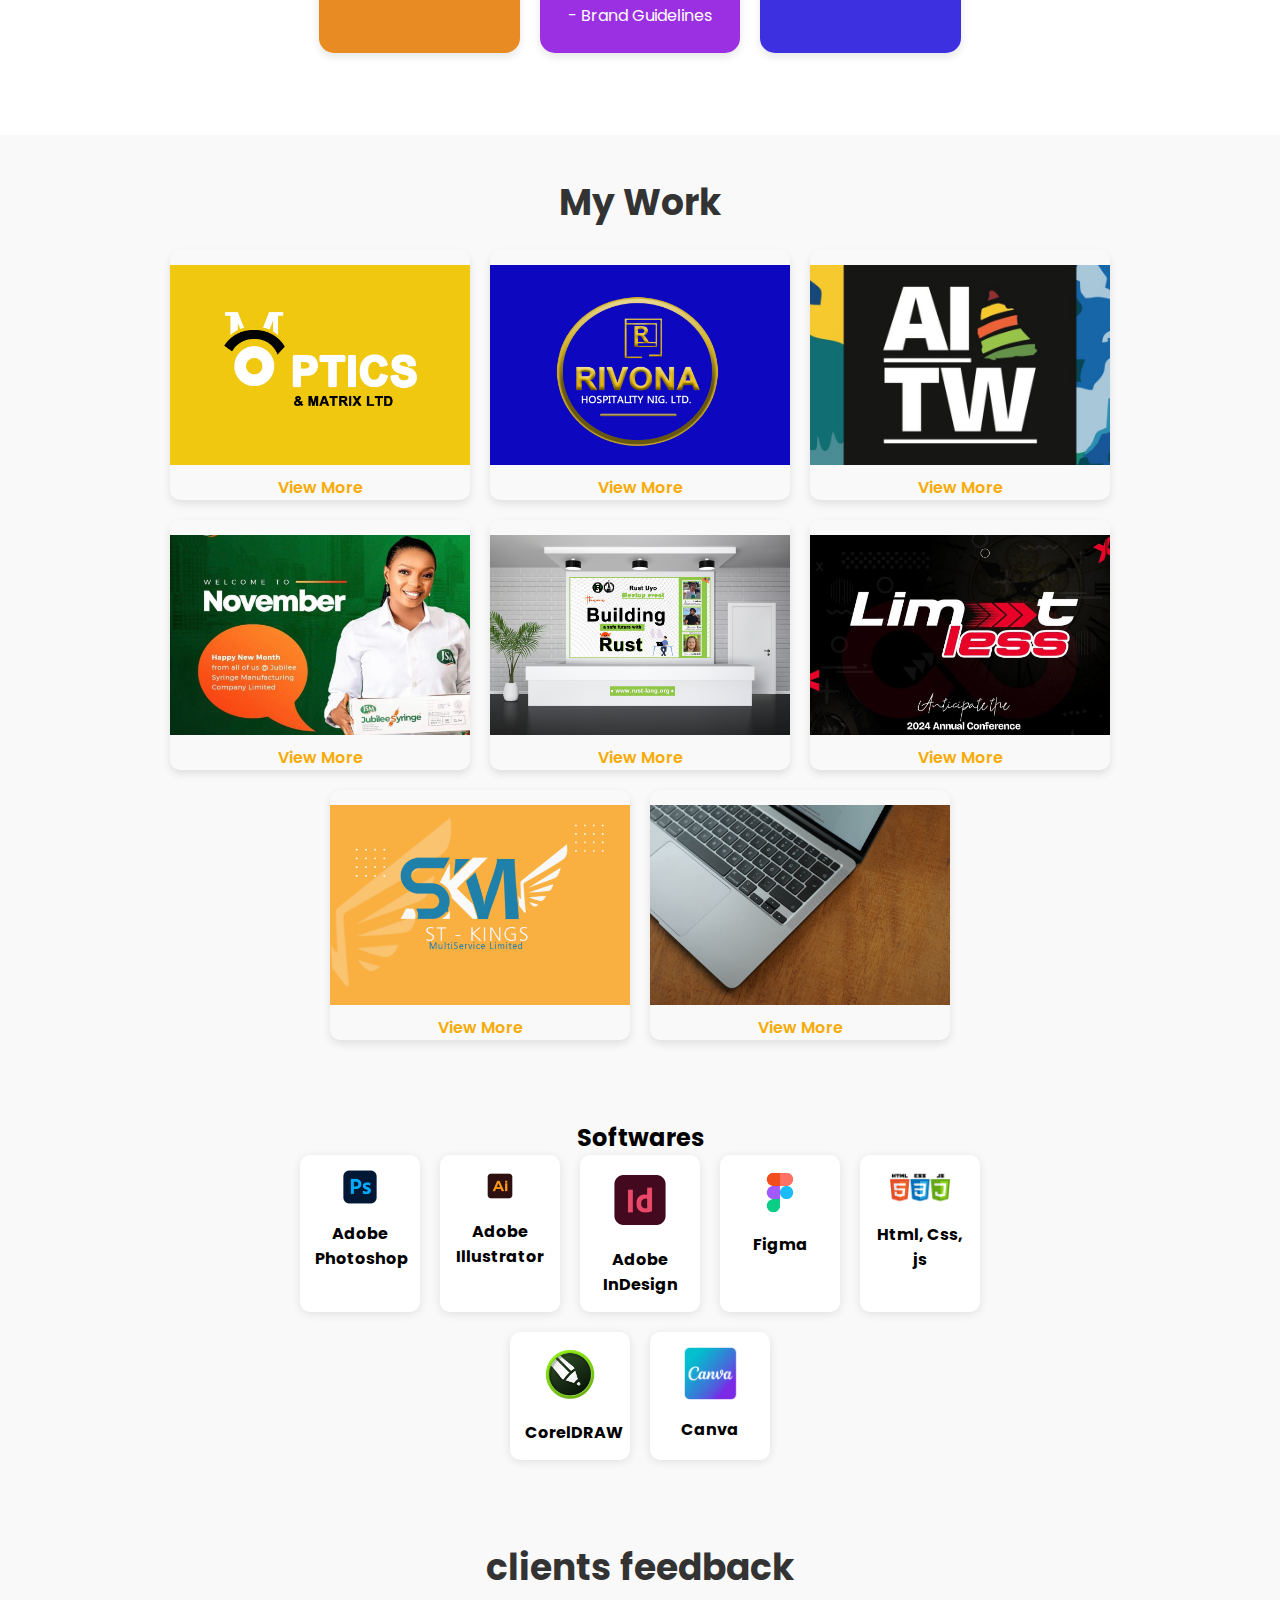
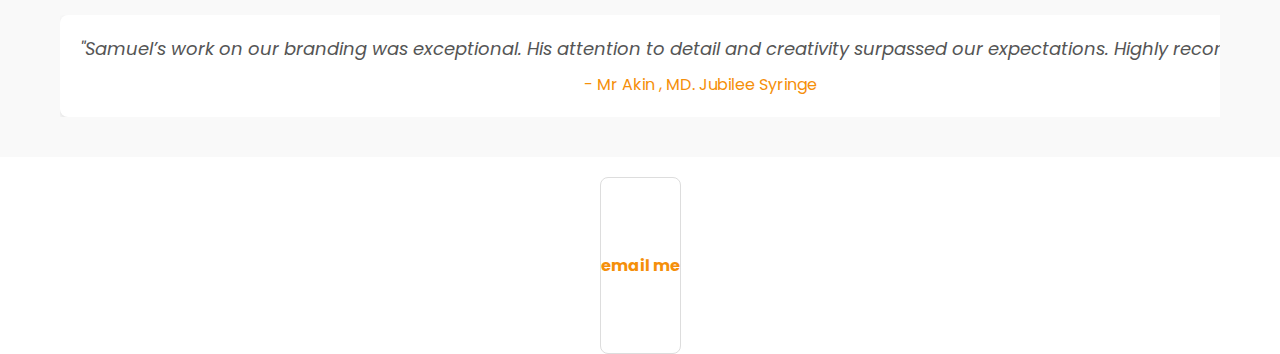
==== commit 81a6593a: "Add files via upload" ====
--- a/index.html
+++ b/index.html
@@ -27,7 +27,7 @@
 
 
         <div class="main">
-            <img src="img/main.png" alt="Samuel George" class="men">
+            <img src="images/persona .png" alt="Samuel George" class="men">
             <div class="main-detail">
                 <p>Hello, I'm</p>
                 <h1>SAMUEL GEORGE</h1>
@@ -36,7 +36,7 @@
 
 
                 <div class="btn">
-                    <a href="https://drive.google.com/file/d/1T2Nm3jHgFlYruELzcDlgv2M6FbGe3Gd6/view?usp=drive_link" target="_blank">
+                    <a href="https://drive.google.com/file/d/1Tf_QbvEuaavBJOCXsCvxjFE0YDtB7zxQ/view?usp=drive_link" target="_blank">
                         <button type="button">Download CV</button>
                     </a>
                     <a href="https://wa.me/9034401340">
@@ -63,193 +63,141 @@
 </html>
     </div>
 
-
-
-    <!-- About Section -->
-<section id="about">
-    <div class="about-box">
-        <h2>About Me</h2>
-        <p>Hello, I'm Samuel George, a passionate designer with a deep love for creativity and innovation. 
-            My journey in design is driven by a relentless pursuit of excellence and a fascination with transforming ideas into captivating visual experiences. With a keen eye for detail and a commitment to pushing boundaries, I strive to create designs that not only meet but exceed expectations.</p>
-        <p>Whether it's through graphic design, branding, or creative strategy, I am dedicated to delivering exceptional 
-            results that leave a lasting impact. My goal is to merge artistic vision with practical solutions, ensuring that each project is both aesthetically 
-            pleasing and strategically sound. 
-            Join me in exploring the possibilities of design and discover how we can turn ideas into reality.</p>
-    </div>
-</section>
-
+    <section id="about">
+        <h1 class="title">About Me</h1>
+        <p>Hello, I'm Samuel George, a passionate designer with a deep love for creativity and innovation...</p>
+        <!-- Your professional introduction -->
     </section>
-
-    <!-- Work Section -->
-    <section id="work">
-        <h2>My Work</h2>
-        <div class="gallery-container">
-            <div class="gallery-item">
-                <img src="images/work 2.jpg" alt="Work 2">
-                <div class="overlay">
-                    <div class="text">Project 1</div>
-                </div>
-                <div class="link-container">
-                    <a href="https://drive.google.com/drive/folders/1-nWykhTf4i2gYWAYUcLlIKZR4mm8C5YY?usp=drive_link" target="_blank">View More</a>
-                </div>
-            </div>
-            <div class="gallery-item">
-                <img src="images/work1.jpg" alt="Work 1">
-                <div class="overlay">
-                    <div class="text">Project 2</div>
-                </div>
-                <div class="link-container">
-                    <a href="https://drive.google.com/drive/folders/1cQ2pU57v7OP9wIwZ431Nwa1tUM88fK_I?usp=drive_link" target="_blank">View More</a>
-                </div>
-            </div>
-            <div class="gallery-item">
-                <img src="images/work 3.JPG" alt="Work 3">
-                <div class="overlay">
-                    <div class="text">Project 3</div>
-                </div>
-                <div class="link-container">
-                    <a href="https://drive.google.com/drive/folders/1-SnxiMzdL_60i72vfo4axnoLrud7t-E2?usp=drive_link" target="_blank">View More</a>
-                </div>
-            </div>
-            <div class="gallery-item">
-                <img src="images/work 4.jpeg" alt="Work 4">
-                <div class="overlay">
-                    <div class="text">Project 4</div>
-                </div>
-                <div class="link-container">
-                    <a href="https://drive.google.com/drive/folders/1-MZnd-MNPZm2yiozEFjUooLTZSHHAfOZ?usp=drive_link" target="_blank">View More</a>
-                </div>
-            </div>
-            <div class="gallery-item">
-                <img src="images/work 5.JPG" alt="Work 5">
-                <div class="overlay">
-                    <div class="text">Project 5</div>
-                </div>
-                <div class="link-container">
-                    <a href="https://drive.google.com/drive/folders/1-mLowr1Z9Aob_rsRQ_qs_F_gJ39GDRfS?usp=drive_link" target="_blank">View More</a>
-                </div>
-            </div>
-            <div class="gallery-item">
-                <img src="images/work 6.png.jpeg" alt="Work 6">
-                <div class="overlay">
-                    <div class="text">Project 6</div>
-                </div>
-                <div class="link-container">
-                    <a href="https://drive.google.com/drive/folders/1mfNZHEZcyOVGQvov0U9d1JNSymdd5hv7?usp=drive_link" target="_blank">View More</a>
-                </div>
-            </div>
-            <div class="gallery-item">
-                <img src="images/work 7.PNG.JPG" alt="Work 6">
-                <div class="overlay">
-                    <div class="text">Project 7</div>
-                </div>
-                <div class="link-container">
-                    <a href="https://drive.google.com/drive/folders/1s4jTdmx_FcJxVg2cJ0J6EkslR5M2hYU_?usp=drive_link" target="_blank">View More</a>
-                </div>
-        </div>
-        
-        <div class="gallery-item">
-            <img src="images/work 6.jpg" alt="Work 6">
-            <div class="overlay">
-                <div class="text">Others</div>
-            </div>
-            <div class="link-container">
-                <a href="https://drive.google.com/drive/folders/13sr5TLARSgLrqzcvvW4VWB-zg54ZokWx?usp=drive_link" target="_blank">View More</a>
-            </div>
+    
+    <section id="experience">
+        <h1 class="title">Experience</h1>
+        <div class="experience-details-container">
+            <!-- Details about your experience -->
+            <div class="details-container">
+                <h3>Graphics | Web | UI Designer</h3>
+                <!-- List of skills -->
+            </div>
+            <!-- More experience details -->
+        </div>
+    
     </section>
 
-   <!-- Experience Section -->
-<section id="experience">
-    <h1>Professional Achievements</h1>
-    <div class="experience-container">
-        <div class="job">
-            <h3>Lead Designer</h3>
-            <p><strong>Lightup Design Innovations</strong> <br> Nov. 2022 - Present</p>
-            <ul>
-                <li>Founded and expanded Lightup Design Innovations, resulting in a 30% increase in market share, significantly boosting the company's industry presence.</li>
-                <li>Implemented high-quality standards and processes, achieving a 40% growth in annual revenue and enhancing overall profitability.</li>
-                <li>Mentored a team of designers, leading to improved team collaboration and project outcomes, which elevated the quality of deliverables and client satisfaction.</li>
-                <li>Enhanced the company's reputation through strategic business development and successful client engagements, strengthening client relationships and market positioning.</li>
+<!-- Experience Section --------------> 
+<section id="experience" style="background: url('./path-to-your-background-image.jpg') no-repeat center center; background-size: cover; padding: 50px 0;">
+    <h1 style="text-align: center; margin-bottom: 40px;">My Skills</h1>
+    <div class="experience-container" style="display: flex; flex-wrap: wrap; justify-content: center; gap: 20px; max-width: 1200px; margin: auto;">
+
+        <div class="experience-card" style="flex: 1 1 30%; background: rgb(231, 139, 34); border-radius: 15px; padding: 20px; box-shadow: 0 4px 8px rgba(0, 0, 0, 0.1); text-align: center;">
+            <h3>Graphic Design</h3>
+            <ul style="list-style-type: none; padding: 0;">
+                <li>- Flyer Design</li>
+                <li>- Brochure Design</li>
+                <li>- Roll-up Stands</li>
+                <li>- Logo Design</li>
             </ul>
         </div>
-        <div class="job">
-            <h3>Graphic Designer (Volunteer)</h3>
-            <p><strong>Ibom Innovations - New African Tech Destination</strong> <br> Dec. 2023 - Present</p>
-            <ul>
-                <li>Designed impactful promotional materials, boosting event visibility and engagement by attracting a larger audience and enhancing brand recognition.</li>
-                <li>Ensured consistency with branding, contributing to a cohesive visual identity that strengthened the organization's overall brand image and message.</li>
+
+        <div class="experience-card" style="flex: 1 1 30%; background: rgb(155, 48, 226); border-radius: 15px; padding: 20px; box-shadow: 0 4px 8px rgba(0, 0, 0, 0.1); text-align: center;">
+            <h3>Branding</h3>
+            <ul style="list-style-type: none; padding: 0;">
+                <li>- Corperate Branding</li>
+                <li>- Events Branding</li>
+                <li>- Branded Assets</li>
+                <li>- Company Profile</li>
+                <li>- Brand Guidelines</li>
             </ul>
         </div>
-        <div class="job">
-            <h3>Python Programming & Digital Marketplace Bootcamp</h3>
-            <p><strong>Algorand Foundation</strong> <br> July 2024 - August 2024</p>
-            <ul>
-                <li>Acquired practical skills in Python programming, which enhanced capabilities in digital marketplace development and prepared for real-world applications.</li>
-                <li>Completed small-scale projects, demonstrating effective application of learned concepts and contributing to improved problem-solving skills in digital solutions.</li>
+
+        <div class="experience-card" style="flex: 1 1 30%; background: rgb(60, 48, 224); border-radius: 15px; padding: 20px; box-shadow: 0 4px 8px rgba(0, 0, 0, 0.1); text-align: center;">
+            <h3>Packaging</h3>
+            <ul style="list-style-type: none; padding: 0;">
+                <li>- Product Packaging</li>
+                <li>- Labels</li>
+                <li>- Customization</li>
+
+            
+            
             </ul>
         </div>
-        <div class="job">
-            <h3>Designer (Volunteer)</h3>
-            <p><strong>TEDx Maitama</strong> <br> Dec. 2023 - July 2024</p>
-            <ul>
-                <li>Created visually engaging assets that significantly boosted event promotions, increasing attendance and audience engagement.</li>
-                <li>Delivered high-quality designs under tight deadlines, ensuring timely completion and successful execution of promotional campaigns.</li>
-            </ul>
-        </div>
-        <div class="job">
-            <h3>Designer (Contract)</h3>
-            <p><strong>Rustlang Web 3 Programmers</strong> <br> Feb. 2023 - Dec. 2023</p>
-            <ul>
-                <li>Developed engaging visual materials that enhanced community events and increased participation, fostering a more active and connected programming community.</li>
-                <li>Created educational content that supported the growth of Rust programming tutorials, improving learning resources and community engagement.</li>
-            </ul>
-        </div>
-        <div class="job">
-            <h3>Assistant Branding Officer</h3>
-            <p><strong>Jubilee Syringe Manufacturing Ltd.</strong> <br> Jan. 2022 - Jan. 2023</p>
-            <ul>
-                <li>Designed effective branding and marketing campaigns, leading to enhanced product visibility and increased market penetration, driving higher sales and brand recognition.</li>
-                <li>Developed compliant packaging that improved product appeal and market reach, resulting in better consumer perception and expanded distribution.</li>
-            </ul>
-        </div>
-    </div>
-</section>
-
-<!-- Core Competencies Section -->
-<section id="core-competencies">
-    <h2>Core Competencies</h2>
-    <div class="competencies-container">
-        <div class="competency">
-            <h3>Strategic Leadership & Vision</h3>
-        </div>
-        <div class="competency">
-            <h3>Project Management & Oversight</h3>
-        </div>
-        <div class="competency">
-            <h3>Brand Strategy & Development</h3>
-        </div>
-        <div class="competency">
-            <h3>Client Engagement & Relationship Building</h3>
-        </div>
-        <div class="competency">
-            <h3>Team Leadership & Mentorship</h3>
-        </div>
-        <div class="competency">
-            <h3>Quality Assurance & Control</h3>
-        </div>
-        <div class="competency">
-            <h3>Business Development & Financial Management</h3>
-        </div>
-        <div class="competency">
-            <h3>Creative Problem Solving</h3>
-        </div>
-        <div class="competency">
-            <h3>Market Expansion Strategies</h3>
-        </div>
-        <div class="competency">
-            <h3>Design & Visual Communication</h3>
-        </div>
-    </div>
+    </div>
+</section>
+
+ <!-- Work Section -->
+ <section id="work">
+    <h2>My Work</h2>
+    <div class="gallery-container">
+        <div class="gallery-item">
+            <img src="images/work 2.jpg" alt="Work 2">
+            <div class="overlay">
+                <div class="text">Project 1</div>
+            </div>
+            <div class="link-container">
+                <a href="https://drive.google.com/drive/folders/1-nWykhTf4i2gYWAYUcLlIKZR4mm8C5YY?usp=drive_link" target="_blank">View More</a>
+            </div>
+        </div>
+        <div class="gallery-item">
+            <img src="images/work1.jpg" alt="Work 1">
+            <div class="overlay">
+                <div class="text">Project 2</div>
+            </div>
+            <div class="link-container">
+                <a href="https://drive.google.com/drive/folders/1cQ2pU57v7OP9wIwZ431Nwa1tUM88fK_I?usp=drive_link" target="_blank">View More</a>
+            </div>
+        </div>
+        <div class="gallery-item">
+            <img src="images/work 3.JPG" alt="Work 3">
+            <div class="overlay">
+                <div class="text">Project 3</div>
+            </div>
+            <div class="link-container">
+                <a href="https://drive.google.com/drive/folders/1-SnxiMzdL_60i72vfo4axnoLrud7t-E2?usp=drive_link" target="_blank">View More</a>
+            </div>
+        </div>
+        <div class="gallery-item">
+            <img src="images/work 4.jpeg" alt="Work 4">
+            <div class="overlay">
+                <div class="text">Project 4</div>
+            </div>
+            <div class="link-container">
+                <a href="https://drive.google.com/drive/folders/1-MZnd-MNPZm2yiozEFjUooLTZSHHAfOZ?usp=drive_link" target="_blank">View More</a>
+            </div>
+        </div>
+        <div class="gallery-item">
+            <img src="images/work 5.JPG" alt="Work 5">
+            <div class="overlay">
+                <div class="text">Project 5</div>
+            </div>
+            <div class="link-container">
+                <a href="https://drive.google.com/drive/folders/1-mLowr1Z9Aob_rsRQ_qs_F_gJ39GDRfS?usp=drive_link" target="_blank">View More</a>
+            </div>
+        </div>
+        <div class="gallery-item">
+            <img src="images/work 6.png.jpeg" alt="Work 6">
+            <div class="overlay">
+                <div class="text">Project 6</div>
+            </div>
+            <div class="link-container">
+                <a href="https://drive.google.com/drive/folders/1mfNZHEZcyOVGQvov0U9d1JNSymdd5hv7?usp=drive_link" target="_blank">View More</a>
+            </div>
+        </div>
+        <div class="gallery-item">
+            <img src="images/work 7.PNG.JPG" alt="Work 6">
+            <div class="overlay">
+                <div class="text">Project 7</div>
+            </div>
+            <div class="link-container">
+                <a href="https://drive.google.com/drive/folders/1s4jTdmx_FcJxVg2cJ0J6EkslR5M2hYU_?usp=drive_link" target="_blank">View More</a>
+            </div>
+    </div>
+    
+    <div class="gallery-item">
+        <img src="images/work 6.jpg" alt="Work 6">
+        <div class="overlay">
+            <div class="text">Others</div>
+        </div>
+        <div class="link-container">
+            <a href="https://drive.google.com/drive/folders/13sr5TLARSgLrqzcvvW4VWB-zg54ZokWx?usp=drive_link" target="_blank">View More</a>
+        </div>
 </section>
 
 <!-- Softwares Section -->
@@ -257,38 +205,32 @@
     <h2>Softwares</h2>
     <div class="softwares-container">
         <div class="software">
-            <h3>Adobe Photoshop</h3>
-        </div>
-        <div class="software">
-            <h3>Adobe Illustrator</h3>
-        </div>
-        <div class="software">
-            <h3>Adobe InDesign</h3>
-        </div>
-        <div class="software">
-            <h3>Adobe XD</h3>
-        </div>
-        <div class="software">
-            <h3>Figma</h3>
-        </div>
-        <div class="software">
-            <h3>Sketch</h3>
-        </div>
-        <div class="software">
-            <h3>InVision</h3>
-        </div>
-        <div class="software">
-            <h3>CorelDRAW</h3>
-        </div>
-        <div class="software">
-            <h3>Canva</h3>
-        </div>
-        <div class="software">
-            <h3>Microsoft Office Suite</h3>
-        </div>
-        <div class="software">
-            <h3>Visual Studio Code</h3>
-        </div>
+            <img src="images/ps.png" alt="Adobe Photoshop" class="software-icon">
+            <h4>Adobe Photoshop</h4>
+        </div>
+        <div class="software">
+            <img src="images/AI.png" alt="Adobe Illustrator" class="software-icon">
+            <h4>Adobe Illustrator</h4>
+        </div>
+        <div class="software">
+            <img src="images/id.png" alt="Adobe InDesign" class="software-icon">
+            <h4>Adobe InDesign</h4>
+        </div>
+        <div class="software">
+            <img src="images/figma.png" alt="Figma" class="software-icon">
+            <h4>Figma</h4>
+        </div>
+        <div class="software">
+            <img src="images/html.png" alt="Sketch" class="software-icon">
+            <h4>Html, Css, js</h4>
+        </div>
+        <div class="software">
+            <img src="images/coral.png" alt="CorelDRAW" class="software-icon">
+            <h4>CorelDRAW</h4>
+        </div>
+        <div class="software">
+            <img src="images/canva.png" alt="Canva" class="software-icon">
+            <h4>Canva</h4>
     </div>
 </section>
 
@@ -316,9 +258,9 @@
     </section>
 
 <!-- Contact Section -->
-<section id="contact" style="padding: 75px 0; text-align: center;">
-    <div style="max-width: 300px; margin: 0 auto;">
-        <p>If you have any questions or just want to get in touch, feel free to <a href="mailto:samuelgeorge967@yahoo.com">email me</a></p>
+<section id="contact" style="padding: 75px 0; text-align: left;">
+    <div style="max-width: 300px; margin: 3 auto;">
+        <p><a href="mailto:samuelgeorge967@yahoo.com">email me</a></p>
 </section>
 
 <!-- Footer Section -->
--- a/style.css
+++ b/style.css
@@ -146,55 +146,174 @@
     background: rgb(0, 0, 3);
 }
 
+/* Media Queries for Responsiveness */
 @media (max-width: 768px) {
     .nav {
         padding: 20px;
+        flex-direction: column; /* Stack navigation items */
+    }
+
+    .nav .link ul {
+        flex-direction: column; /* Vertical alignment for links */
+        gap: 1rem;
+        align-items: flex-start; /* Align links to start */
     }
 
     .main {
-        flex-direction: column;
+        flex-direction: column; /* Stack main content */
+        gap: 2rem;
+    }
+
+    .main .men {
+        width: 80%; /* Responsive width for images */
+        margin-bottom: 20px;
+    }
+
+    .main .main-detail h1 {
+        font-size: 36px; /* Adjust heading size */
+    }
+
+    .main .btn button {
+        width: 100%; /* Full-width buttons */
+        margin-top: 10px;
+    }
+
+    .social a {
+        font-size: 20px; /* Adjust social icon size */
+    }
+
+    .sub-btn {
+        position: static; /* Positioning for mobile */
+        margin-top: 20px;
+    }
+
+    .sub-btn a {
+        width: 100%; /* Full-width button on mobile */
+        padding: 15px 0;
+        font-size: 18px;
         text-align: center;
-    }
-
-    .main .men {
-        width: 80%;
-        margin-bottom: 20px;
-    }
-
+        display: block;
+    }
+}
+
+@media (max-width: 480px) {
     .main .main-detail h1 {
-        font-size: 36px;
-    }
-
-    .gallery-container {
-        flex-direction: column;
-        align-items: center;
-    }
-
-    .gallery-item {
-        width: 90%;
-    }
-}
-
-/* About Section Styles */
+        font-size: 28px; /* Smaller heading for mobile */
+    }
+
+    .main .main-detail h3.creative-designer {
+        font-size: 18px; /* Adjust subheading size */
+    }
+
+    .main .btn button {
+        font-size: 16px; /* Adjust button text size */
+    }
+}
+
+
+
+/* ABOUT SECTION */
+
 #about {
-    padding: 40px;
-    background-color: #fff;
-    text-align: center;
-}
-
-#about h2 {
-    font-size: 36px;
-    margin-bottom: 20px;
-    color: #333;
+    margin: 2rem 0;
+    text-align: center;
+}
+
+#about .title {
+    font-size: 2.5rem;
+    margin-bottom: 1rem;
 }
 
 #about p {
-    font-size: 18px;
-    line-height: 1.6;
-    color: #666;
     max-width: 800px;
     margin: 0 auto;
-}
+    line-height: 1.6;
+}
+
+/* EXPERIENCE SECTION */
+
+#experience {
+    margin: 2rem 0;
+    text-align: center;
+}
+
+#experience .title {
+    font-size: 2.5rem;
+    margin-bottom: 1rem;
+    color: #f09620;
+}
+
+.experience-details-container {
+    display: flex;
+    flex-direction: column;
+    align-items: center;
+    gap: 2rem;
+}
+
+.details-container {
+    padding: 1.5rem;
+    background: rgb(247, 246, 244);
+    border-radius: 2rem;
+    border: 1px solid rgb(163, 163, 163);
+    text-align: center;
+    max-width: 600px;
+    width: 100%;
+}
+
+.details-container h3 {
+    margin-bottom: 0.5rem;
+    font-size: 1.5rem;
+}
+
+.details-container p {
+    line-height: 1.5;
+}
+
+/* GENERAL STYLES */
+
+.arrow {
+    position: absolute;
+    right: -5rem;
+    bottom: 2.5rem;
+}
+
+.section-container {
+    display: flex;
+    gap: 4rem;
+    justify-content: center;
+    margin-top: 2rem;
+}
+
+/* MEDIA QUERIES */
+
+@media (max-width: 768px) {
+    .experience-details-container {
+        flex-direction: column;
+    }
+
+    .details-container {
+        width: 90%;
+    }
+}
+html, body {
+    height: 100%; /* Ensure the body takes up the full height */
+    margin: 0; /* Remove default margin */
+}
+
+#experience {
+    position: relative; /* Ensure the positioning context */
+    height: 100vh; /* Full viewport height */
+    background-image: url('./images/R.jpg'); /* Replace with your image path */
+    background-size: cover; /* Cover the entire section */
+    background-position: center; /* Center the background image */
+    padding: 2rem; /* Add some padding */
+    color: rgb(255, 255, 255); /* Change text color for visibility */
+    display: flex; /* Optional: Use flexbox for alignment */
+    flex-direction: column; /* Optional: Column layout */
+    justify-content: center; /* Optional: Center content vertically */
+    align-items: center; /* Optional: Center content horizontally */
+}
+
 
 /* Work Section Styles */
 #work {
@@ -259,7 +378,7 @@
 }
 
 .overlay .text {
-    color: #fff;
+    color: #f5900c;
     font-size: 24px;
     font-weight: bold;
     text-align: center;
@@ -281,161 +400,70 @@
     color: #100358;
 }
 
-/* Experience */
-#experience, #contact {
-    padding: 40px;
-    background-color: #fff;
-    text-align: center;
-}
-<!DOCTYPE html>
-<html lang="en">
-<head>
-    <meta charset="UTF-8">
-    <meta name="viewport" content="width=device-width, initial-scale=1.0">
-    <title>Professional Experience</title>
-    <style>
-        body {
-            font-family: Arial, sans-serif;
-            line-height: 1.6;
-            margin: 20px;
-        }
-        h2 {
-            color: #f5a40f;
-            text-align: center;
-        }
-        .job {
-            margin-bottom: 20px;
-            text-align: justify;
-        }
-        .job h3 {
-            margin: 0;
-            color: #555;
-        }
-        .job p {
-            margin: 5px 0;
-        }
-        .job ul {
-            margin: 0;
-            padding-left: 20px;
-        }
-        .job li {
-            margin-bottom: 5px;
-        }
-       
-        <!-- Contact Section -->
-#contact {
-    padding: 40px;
-    background-color: #f9f9f9;
-    text-align: center;
-    font-size: 18px;
-    color: #333;
-}
-
-#contact h2 {
-    font-size: 36px;
-    margin-bottom: 20px;
-    color: #f58f0a;
-}
-
-#contact p {
-    margin: 0 auto;
-    max-width: 600px;
-    line-height: 1.6;
-    color: #555;
-}
-
-#contact a {
-    color: #f58f0a;
-    text-decoration: none;
-    font-weight: 600;
-    transition: color 0.3s ease;
-}
-
-#contact a:hover {
-    color: #333;
-}
-/* Core Competencies Style */
-#core-competencies {
-    margin: 20px 0;
-    max-width: 100%;
-    line-height: 1.6;
-    color: #020000;
-    text-align: left;  /* Aligns text to the left */
-    padding-left: 20px; /* Adds padding to create some space from the left edge */
-}
-
-/* Core Competencies Header */
-#core-competencies h2 {
-    font-size: 24px;
-    margin-bottom: 10px;
-    color: #020000;
-}
-
-/* Core Competencies List */
-#core-competencies ul {
-    list-style-type: disc;
-    padding-left: 20px; /* Adds indentation to the list */
-}
-
-#core-competencies ul li {
-    margin-bottom: 8px;
-    font-size: 16px;
-    color: #020000;
-}
-/* Ensure full viewport height for the body */
-html, body {
-    height: 100%;
-    margin: 0;
-    font-family: Arial, sans-serif; /* Optional: Set a default font */
-}
-/* Layout Container Styling */
-.layout-container {
-    display: flex;
-    height: 100vh; /* Full viewport height */
-}
-/* Testimonials Section */
-#testimonials {
-    padding: 40px 20px; /* Add padding to the top and bottom and a little on the sides */
-    background-color: #f9f9f9; /* Background color for the section */
-    text-align: center; /* Center-align text */
-    width: 100%; /* Full width */
-    box-sizing: border-box; /* Include padding in width */
-    margin: 0; /* Remove default margin */
-}
-
-/* Container for Testimonials */
-.testimonials-container {
-    max-width: 1200px; /* Max width of the content */
-    margin: 0 auto; /* Center align the container */
-    padding: 0 20px; /* Padding on left and right */
-}
-
-/* Heading */
-.testimonials-container h2 {
-    font-size: 36px;
-    margin-bottom: 20px;
-    color: #333;
-}
-
-/* Carousel Container */
-.testimonial-carousel {
-    display: flex;
-    overflow-x: auto; /* Allow horizontal scrolling */
-    scroll-behavior: smooth; /* Smooth scroll */
-    gap: 20px; /* Space between items */
-}
-
-/* Testimonial Item */
-.testimonial-item {
-    min-width: 300px; /* Minimum width for each item */
-    flex: 1 0 auto; /* Allow items to grow and shrink */
-    box-sizing: border-box; /* Include padding and border in width */
-    padding: 20px; /* Padding inside the item */
-    border-radius: 8px; /* Rounded corners */
-    background: #fff; /* Background color of the item */
-    box-shadow: 0 2px 5px rgba(0, 0, 0, 0.1); /* Shadow for a subtle effect */
-    transition: box-shadow 0.3s ease; /* Smooth shadow transition */
-}
+/* Experience Section */
+#experience {
+    background: url('./images/R.jpg') no-repeat center center;
+    background-size: cover;
+    padding: 50px 0;
+}
+
+#experience h1 {
+    text-align: center;
+    margin-bottom: 40px;
+    color: #fff; /* Change text color for contrast */
+}
+
+.experience-container {
+    display: flex;
+    flex-wrap: wrap;
+    justify-content: center;
+    gap: 20px;
+    max-width: 1200px;
+    margin: auto;
+}
+
+.experience-card {
+    flex: 1 1 30%;
+    background: white;
+    border-radius: 15px;
+    padding: 20px;
+    box-shadow: 0 4px 8px rgba(0, 0, 0, 0.1);
+    text-align: center;
+    transition: transform 0.3s;
+}
+
+.experience-card h3 {
+    color: #333; /* Darker color for headings */
+    margin-bottom: 15px;
+}
+
+.experience-card ul {
+    list-style-type: none;
+    padding: 0;
+}
+
+.experience-card ul li {
+    margin: 5px 0; /* Space between list items */
+}
+
+.experience-card:hover {
+    transform: translateY(-5px); /* Lift effect on hover */
+}
+
+/* Responsive Styles */
+@media (max-width: 768px) {
+    .experience-card {
+        flex: 1 1 45%; /* Two cards per row on smaller screens */
+    }
+}
+
+@media (max-width: 480px) {
+    .experience-card {
+        flex: 1 1 100%; /* One card per row on very small screens */
+    }
+}
+
+
 
 /* Testimonial Text */
 .testimonial-text {
@@ -842,65 +870,47 @@
         flex: 1 1 100%; /* 1 box per row on mobile devices */
     }
 }
-#core-competencies {
-    padding: 20px;
-    background-color: #e9ecef;
-}
-
-#core-competencies h2 {
-    text-align: center;
-    font-size: 2em;
-    margin-bottom: 20px;
-}
-
-.competencies-container {
-    display: flex;
-    flex-wrap: wrap;
-    justify-content: center; /* Center the boxes horizontally */
-}
-
-.competency {
-    background-color: #fff;
-    border: 1px solid #ddd;
-    border-radius: 8px;
-    padding: 10px 20px; /* Add padding to fit the text comfortably */
-    margin: 10px;
-    display: inline-block; /* Make the boxes fit content width */
-    text-align: center;
-}
-
-.competency h3 {
-    font-size: 1.2em;
-    margin: 0;
-}
-
-/* Softwares Section */
+section {
+    padding: 40px 20px;
+}
+/* Softwares Section Styles */
 #softwares {
-    padding: 20px;
-    background-color: #e9ecef;
-}
-
-#softwares h2 {
-    text-align: center;
-    font-size: 2em;
-    margin-bottom: 20px;
+    padding: 40px 20px;
+    background-color: #f9f9f9; /* Light background for contrast */
+    text-align: center; /* Center text */
 }
 
 .softwares-container {
     display: flex;
-    flex-wrap: wrap;
-    justify-content: center; /* Center align boxes */
+    flex-wrap: wrap; /* Allow items to wrap */
+    justify-content: center; /* Center items */
+    gap: 20px; /* Space between items */
+    max-width: 800px; /* Set a max width for the container */
+    margin: 0 auto; /* Center the container */
 }
 
 .software {
-    background-color: #fff;
-    border: 1px solid #ddd;
-    border-radius: 8px;
-    padding: 15px;
-    margin: 10px;
-    text-align: center;
-    display: inline-block; /* Makes boxes size to content */
-}
+    background-color: white; /* Background for each software box */
+    border-radius: 10px; /* Rounded corners */
+    box-shadow: 0 2px 10px rgba(0, 0, 0, 0.1); /* Subtle shadow for depth */
+    padding: 15px; /* Padding inside each box */
+    width: 120px; /* Fixed width for software boxes */
+    text-align: center; /* Center text inside the box */
+}
+
+.software-icon {
+    max-width: 60px; /* Limit icon size */
+    margin-bottom: 10px; /* Space between icon and text */
+}
+
+/* Responsive adjustments */
+@media (max-width: 600px) {
+    .software {
+        width: 80px; /* Smaller width for mobile */
+    }
+}
+
+
 /* Contact Section */
 #contact {
     padding: 20px;
@@ -1028,7 +1038,7 @@
 #contact p {
     font-size: 0.9em; /* Smaller font size */
     color: #333; /* Text color */
-    margin: 0; /* Removes default margin */
+    margin: 3; /* Removes default margin */
 }
 
 #contact a {
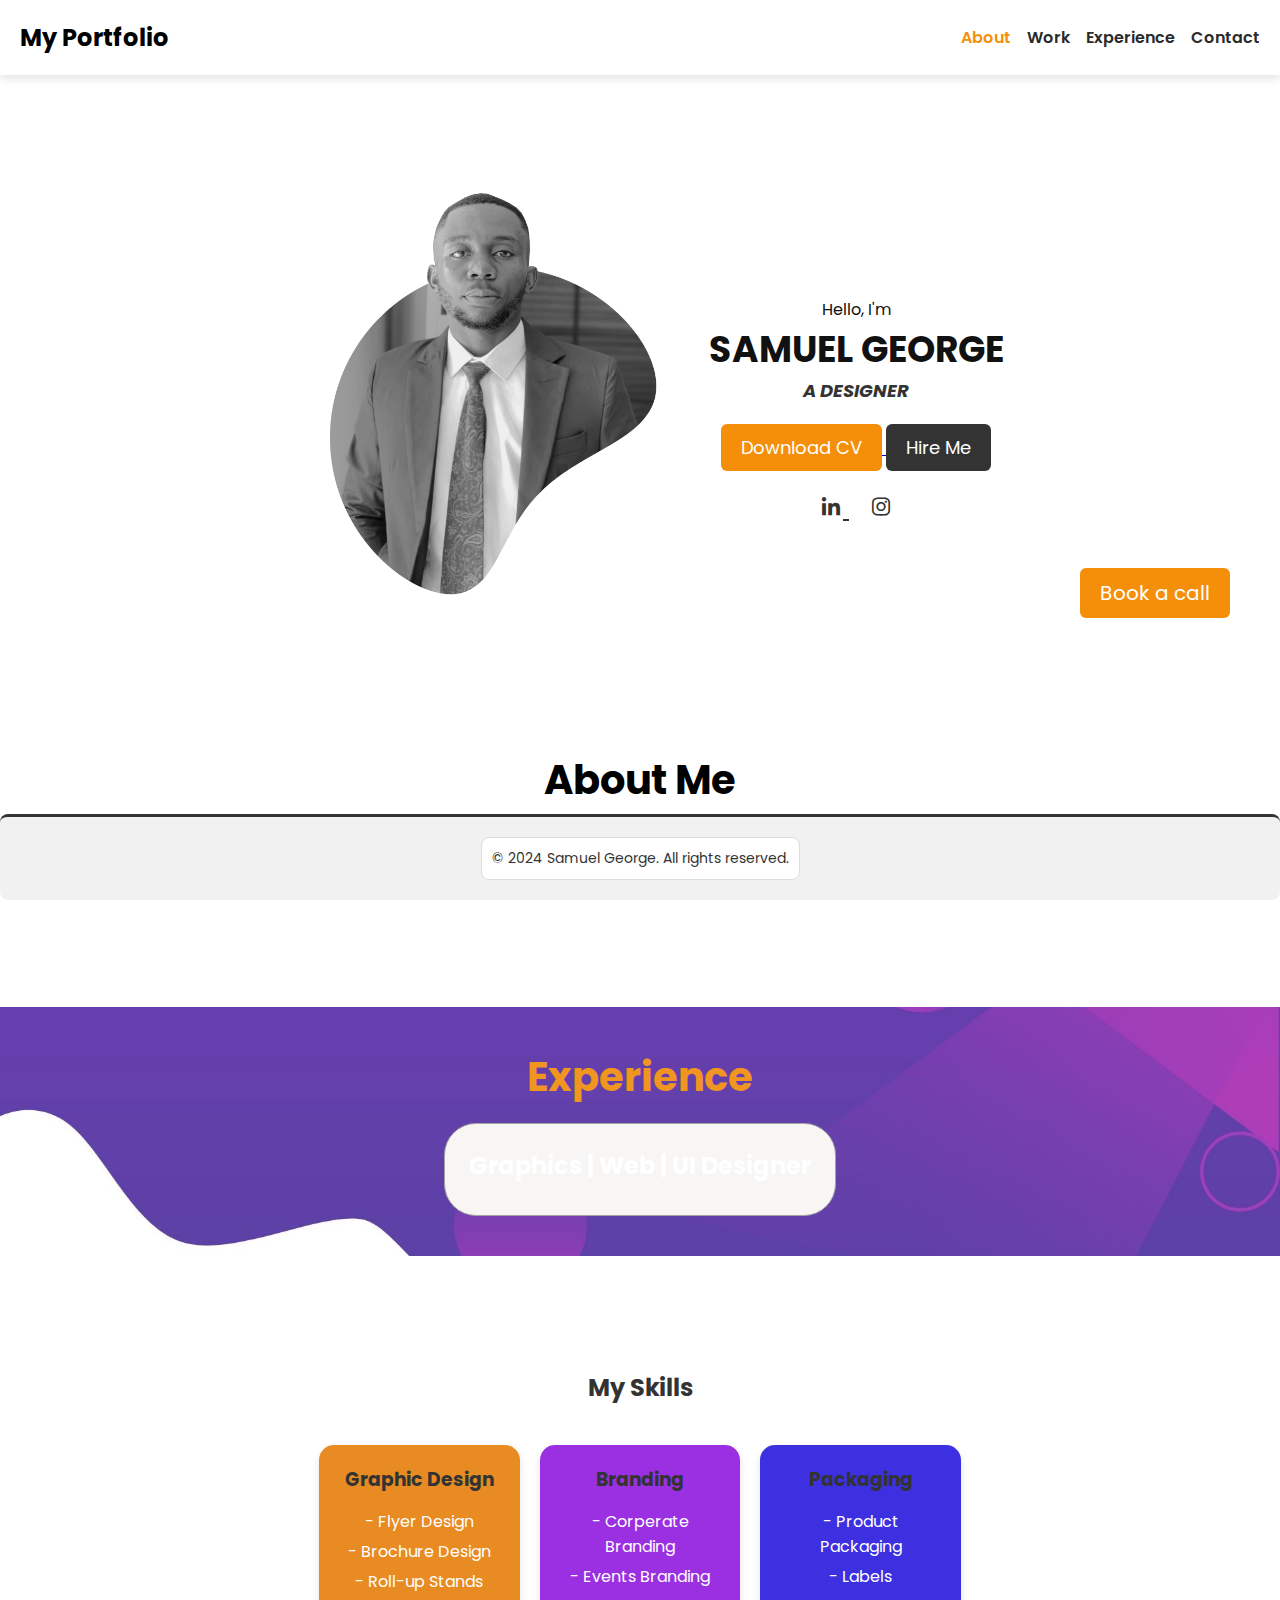
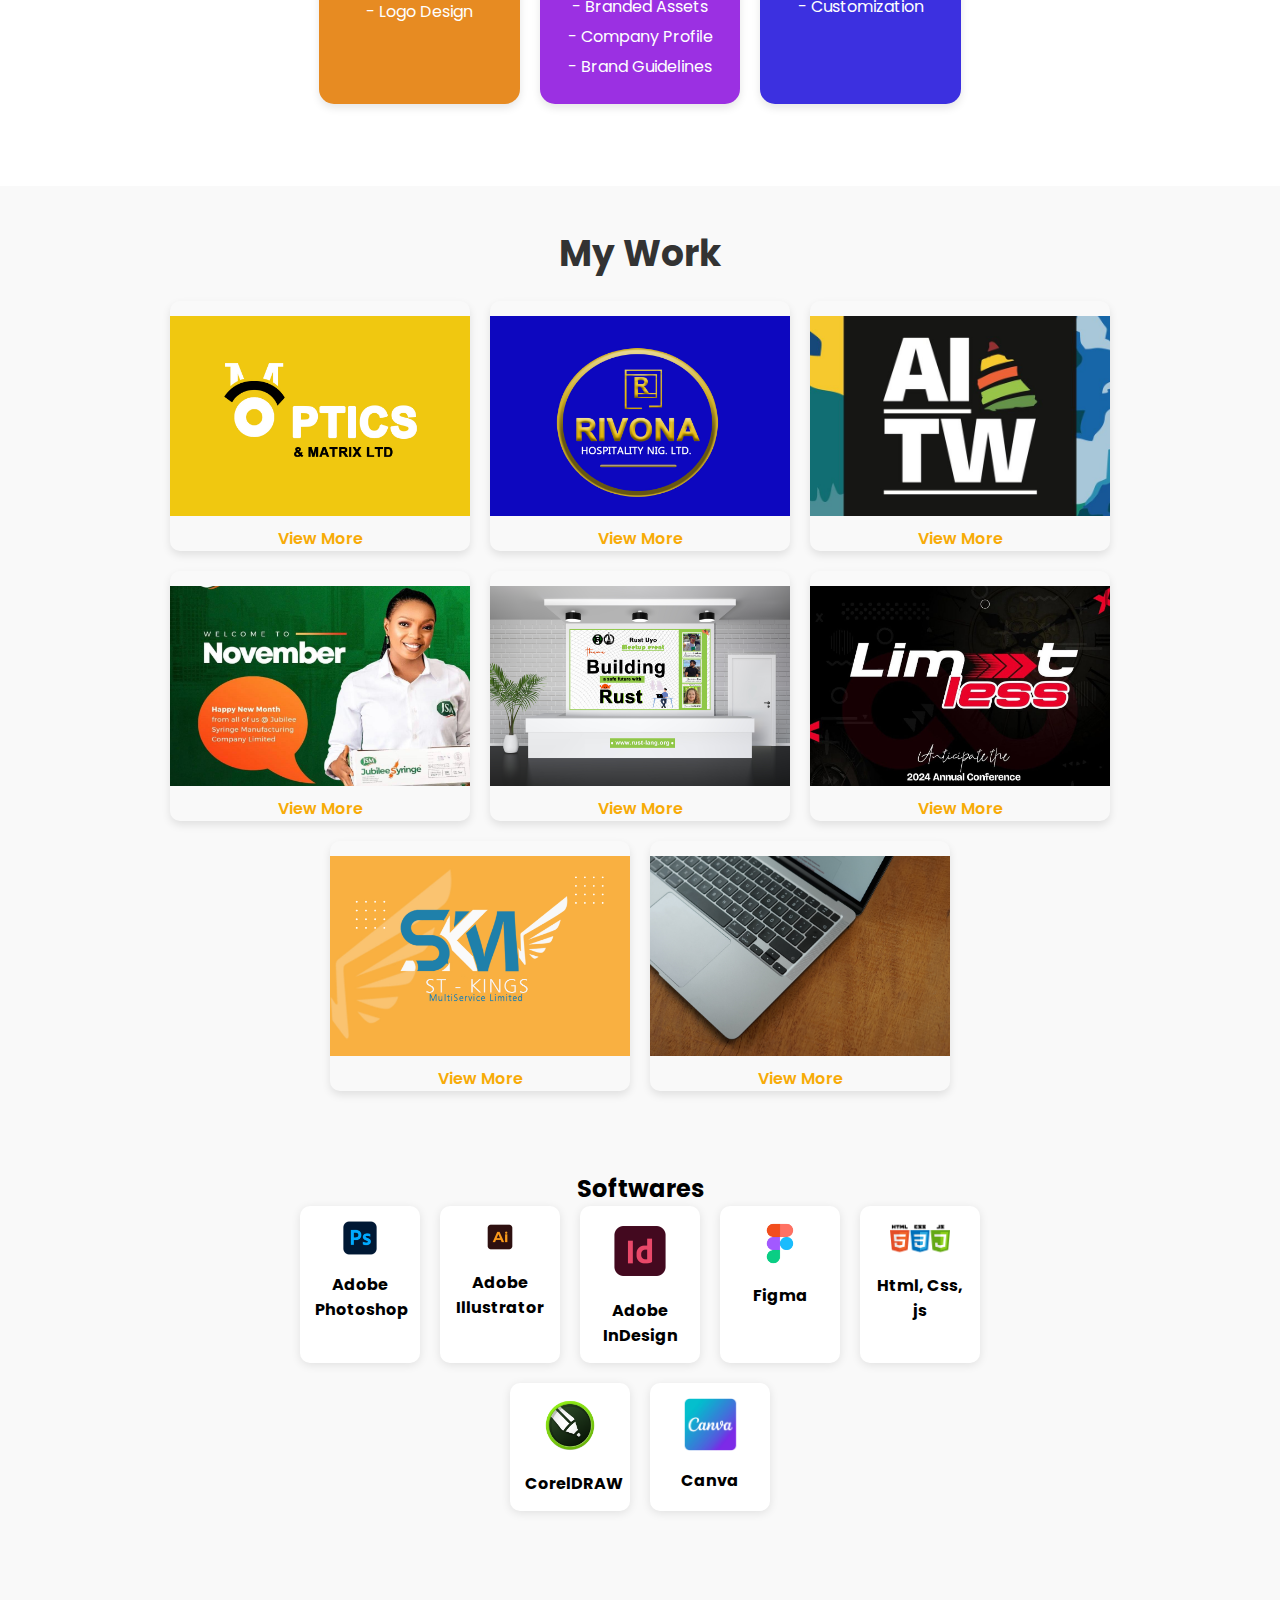
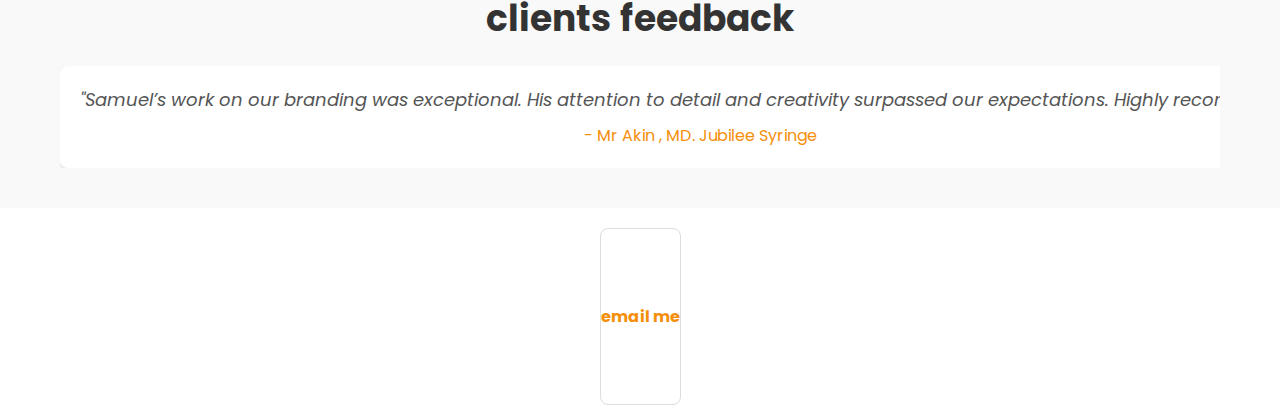
==== commit af8bdae0: "Add files via upload" ====
--- a/index.html
+++ b/index.html
@@ -65,7 +65,9 @@
 
     <section id="about">
         <h1 class="title">About Me</h1>
-        <p>Hello, I'm Samuel George, a passionate designer with a deep love for creativity and innovation...</p>
+        <p>Hello, I’m Samuel George, a passionate designer dedicated to creativity and innovation. 
+            With over five years of experience, I excel at crafting compelling visuals 
+            that elevate brands and engage audiences. I thrive on transforming ideas into impactful designs....</p>
         <!-- Your professional introduction -->
     </section>
     
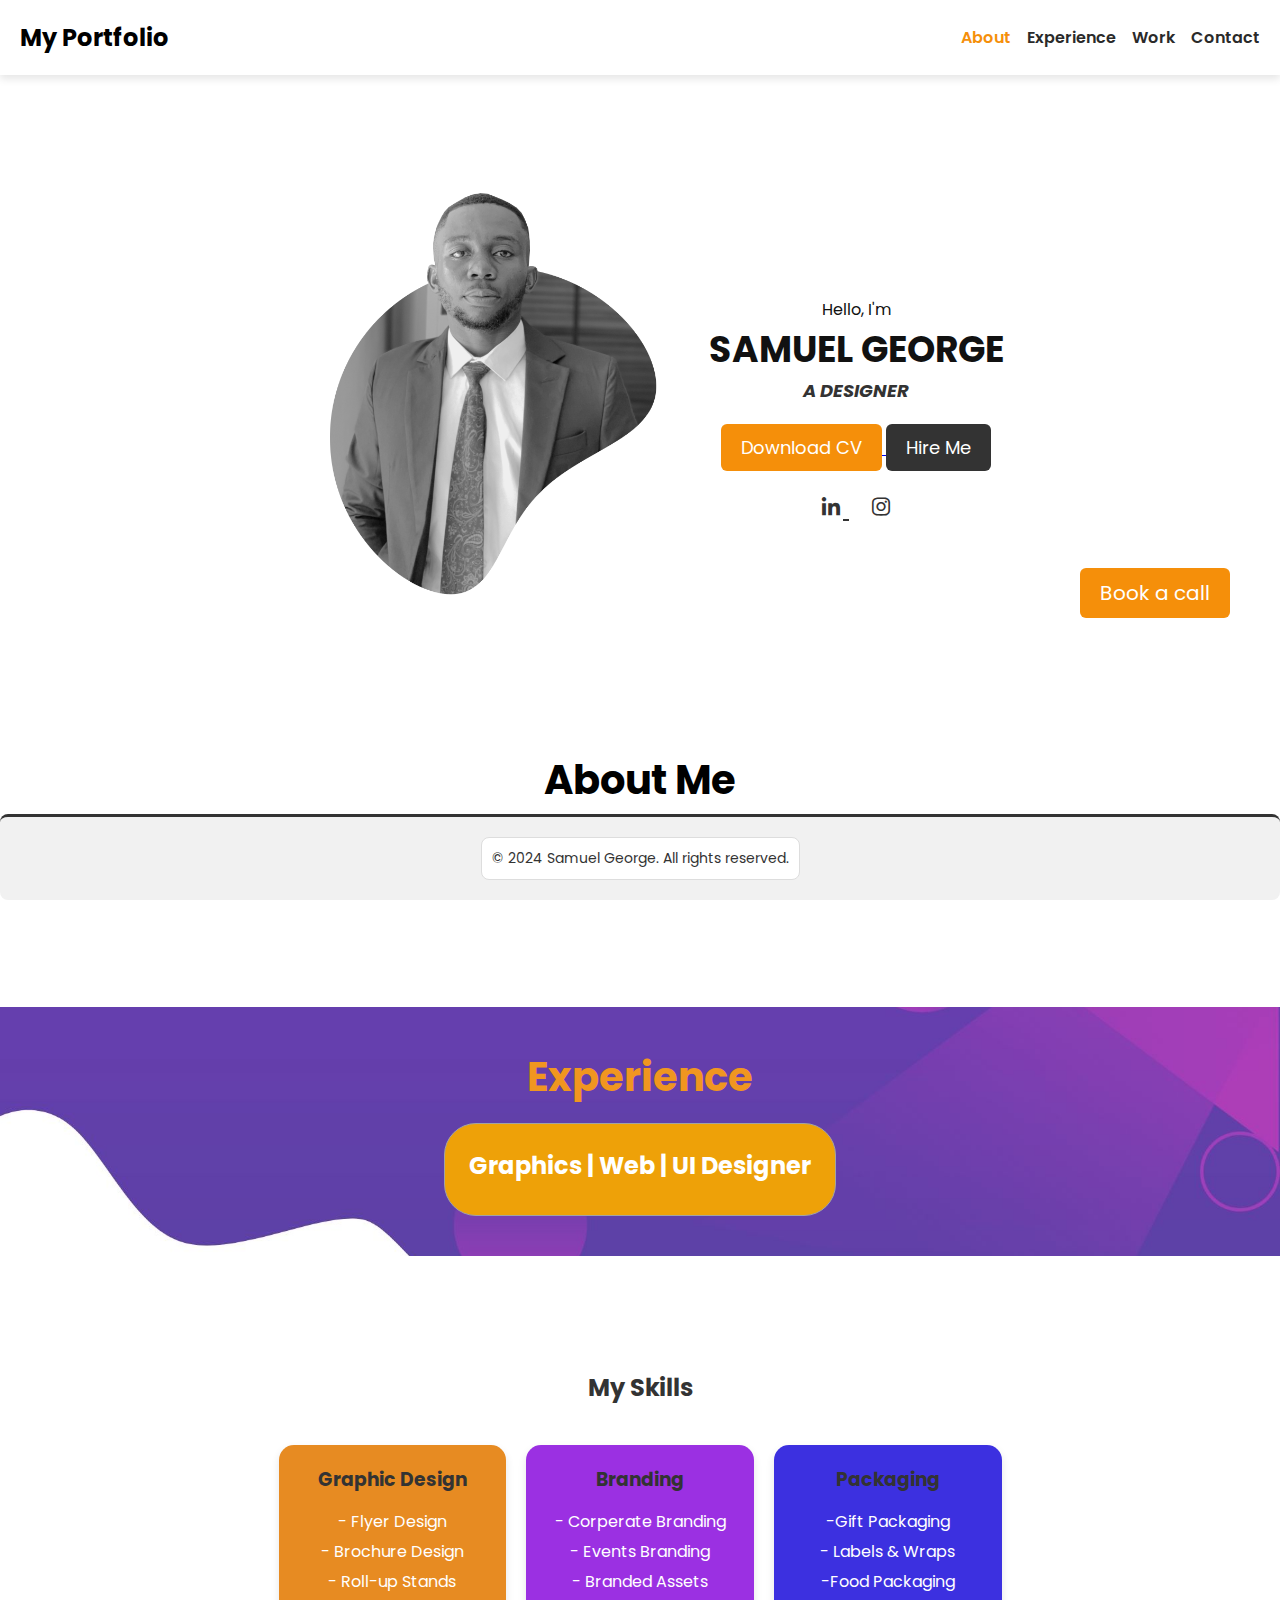
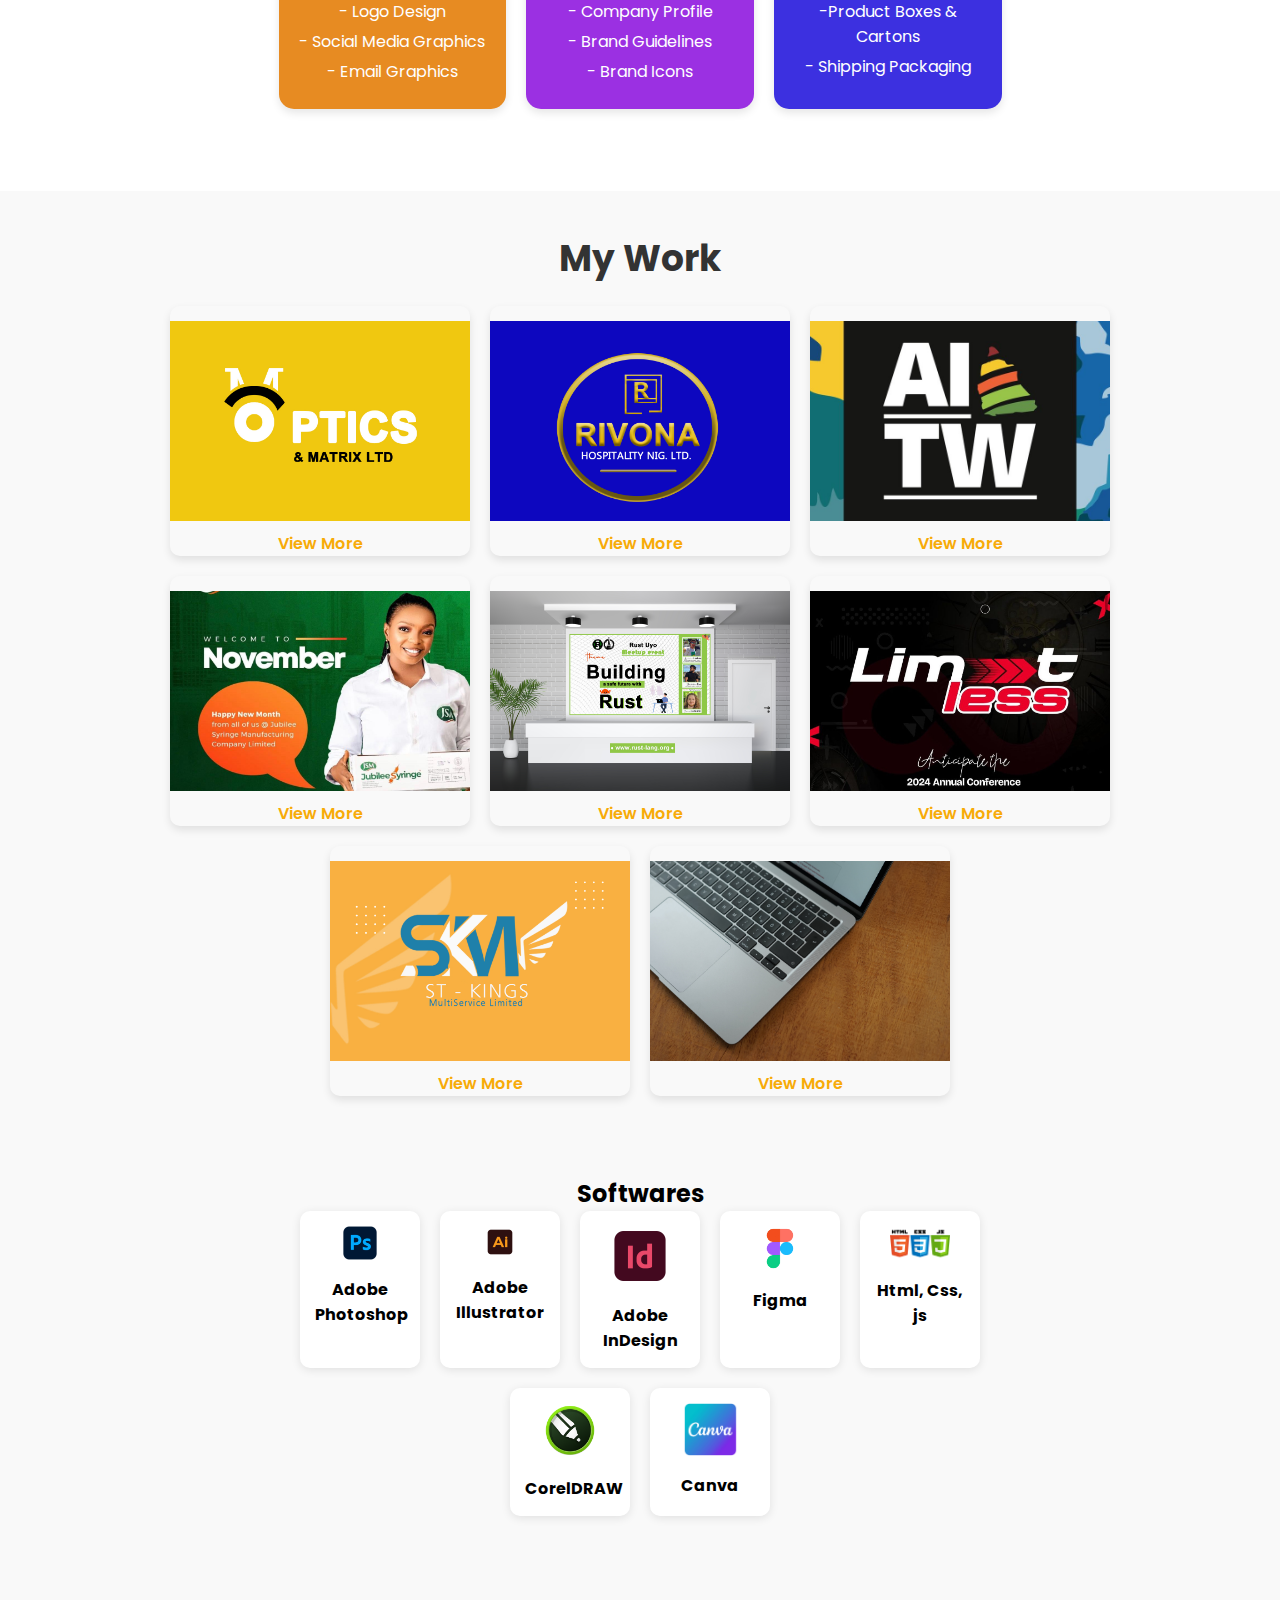
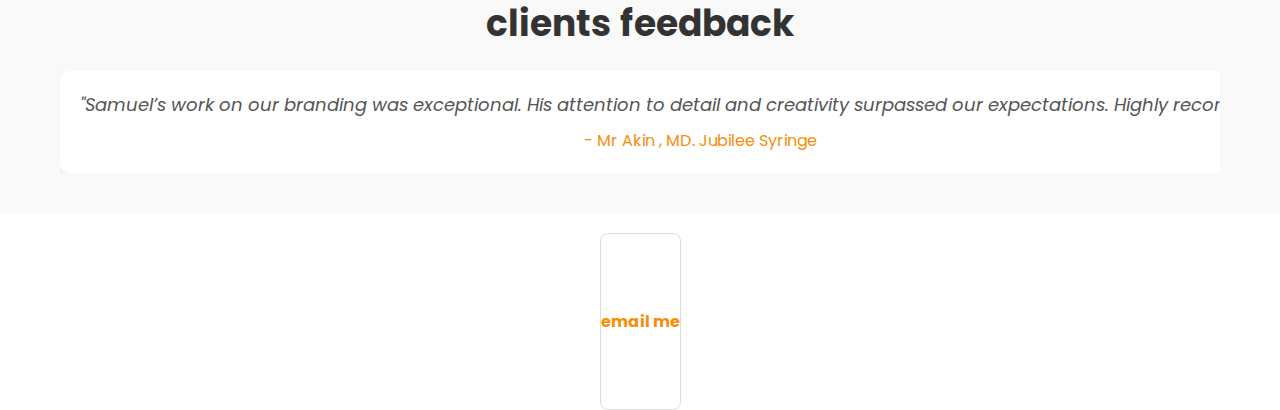
==== commit b60b0ab4: "Add files via upload" ====
--- a/index.html
+++ b/index.html
@@ -6,6 +6,7 @@
     <meta name="viewport" content="width=device-width, initial-scale=1.0">
     <title>My Portfolio Website</title>
     <link rel="stylesheet" href="style.css">
+    <script src="script.js" defer></script> <!-- Link to your JavaScript file -->
     <link href='https://unpkg.com/boxicons@2.1.4/css/boxicons.min.css' rel='stylesheet'>
 </head>
 
@@ -18,8 +19,8 @@
             <div class="link">
                 <ul>
                     <li><a href="#about" class="active">About</a></li>
+                    <li><a href="#experience">Experience</a></li>
                     <li><a href="#work">Work</a></li>
-                    <li><a href="#experience">Experience</a></li>
                     <li><a href="#contact">Contact</a></li>
                 </ul>
             </div>
@@ -96,6 +97,9 @@
                 <li>- Brochure Design</li>
                 <li>- Roll-up Stands</li>
                 <li>- Logo Design</li>
+                <li>- Social Media Graphics</li>
+                <li>- Email Graphics</li>
+
             </ul>
         </div>
 
@@ -107,15 +111,18 @@
                 <li>- Branded Assets</li>
                 <li>- Company Profile</li>
                 <li>- Brand Guidelines</li>
+                <li>- Brand Icons</li>
             </ul>
         </div>
 
         <div class="experience-card" style="flex: 1 1 30%; background: rgb(60, 48, 224); border-radius: 15px; padding: 20px; box-shadow: 0 4px 8px rgba(0, 0, 0, 0.1); text-align: center;">
             <h3>Packaging</h3>
             <ul style="list-style-type: none; padding: 0;">
-                <li>- Product Packaging</li>
-                <li>- Labels</li>
-                <li>- Customization</li>
+                <li>-Gift Packaging</li>
+                <li>- Labels & Wraps </li>
+                <li>-Food Packaging </li>
+                <li>-Product Boxes & Cartons</li>
+                <li>- Shipping Packaging</li>
 
             
             
--- a/style.css
+++ b/style.css
@@ -252,7 +252,7 @@
 
 .details-container {
     padding: 1.5rem;
-    background: rgb(247, 246, 244);
+    background: rgb(238, 161, 8);
     border-radius: 2rem;
     border: 1px solid rgb(163, 163, 163);
     text-align: center;
@@ -314,6 +314,69 @@
     align-items: center; /* Optional: Center content horizontally */
 }
 
+/* Experience Section */
+#experience {
+    background: url('./images/R.jpg') no-repeat center center;
+    background-size: cover;
+    padding: 50px 0;
+}
+
+#experience h1 {
+    text-align: center;
+    margin-bottom: 40px;
+    color: #fff; /* Change text color for contrast */
+}
+
+.experience-container {
+    display: flex;
+    flex-wrap: wrap;
+    justify-content: center;
+    gap: 20px;
+    max-width: 1200px;
+    margin: auto;
+}
+
+.experience-card {
+    flex: 1 1 30%;
+    background: white;
+    border-radius: 15px;
+    padding: 20px;
+    box-shadow: 0 4px 8px rgba(0, 0, 0, 0.1);
+    text-align: center;
+    transition: transform 0.3s;
+}
+
+.experience-card h3 {
+    color: #333; /* Darker color for headings */
+    margin-bottom: 15px;
+}
+
+.experience-card ul {
+    list-style-type: none;
+    padding: 0;
+}
+
+.experience-card ul li {
+    margin: 5px 0; /* Space between list items */
+}
+
+.experience-card:hover {
+    transform: translateY(-5px); /* Lift effect on hover */
+}
+
+/* Responsive Styles */
+@media (max-width: 768px) {
+    .experience-card {
+        flex: 1 1 45%; /* Two cards per row on smaller screens */
+    }
+}
+
+@media (max-width: 480px) {
+    .experience-card {
+        flex: 1 1 100%; /* One card per row on very small screens */
+    }
+}
+
 
 /* Work Section Styles */
 #work {
@@ -399,68 +462,13 @@
 .link-container a:hover {
     color: #100358;
 }
-
-/* Experience Section */
-#experience {
-    background: url('./images/R.jpg') no-repeat center center;
-    background-size: cover;
-    padding: 50px 0;
-}
-
-#experience h1 {
-    text-align: center;
-    margin-bottom: 40px;
-    color: #fff; /* Change text color for contrast */
-}
-
-.experience-container {
-    display: flex;
-    flex-wrap: wrap;
-    justify-content: center;
-    gap: 20px;
-    max-width: 1200px;
-    margin: auto;
-}
-
-.experience-card {
-    flex: 1 1 30%;
-    background: white;
-    border-radius: 15px;
-    padding: 20px;
-    box-shadow: 0 4px 8px rgba(0, 0, 0, 0.1);
-    text-align: center;
-    transition: transform 0.3s;
-}
-
-.experience-card h3 {
-    color: #333; /* Darker color for headings */
-    margin-bottom: 15px;
-}
-
-.experience-card ul {
-    list-style-type: none;
-    padding: 0;
-}
-
-.experience-card ul li {
-    margin: 5px 0; /* Space between list items */
-}
-
-.experience-card:hover {
-    transform: translateY(-5px); /* Lift effect on hover */
-}
-
-/* Responsive Styles */
-@media (max-width: 768px) {
-    .experience-card {
-        flex: 1 1 45%; /* Two cards per row on smaller screens */
-    }
-}
-
-@media (max-width: 480px) {
-    .experience-card {
-        flex: 1 1 100%; /* One card per row on very small screens */
-    }
+#work {
+    padding: 40px;
+    background-image: url('images/softwares\ image.jpg'); /* Replace with your image path */
+    background-size: cover; /* Ensures the image covers the whole section */
+    background-position: center; /* Centers the image */
+    background-repeat: no-repeat; /* Prevents the image from repeating */
+    text-align: center;
 }
 
 
@@ -1038,7 +1046,7 @@
 #contact p {
     font-size: 0.9em; /* Smaller font size */
     color: #333; /* Text color */
-    margin: 3; /* Removes default margin */
+    margin: 0; /* Removes default margin */
 }
 
 #contact a {
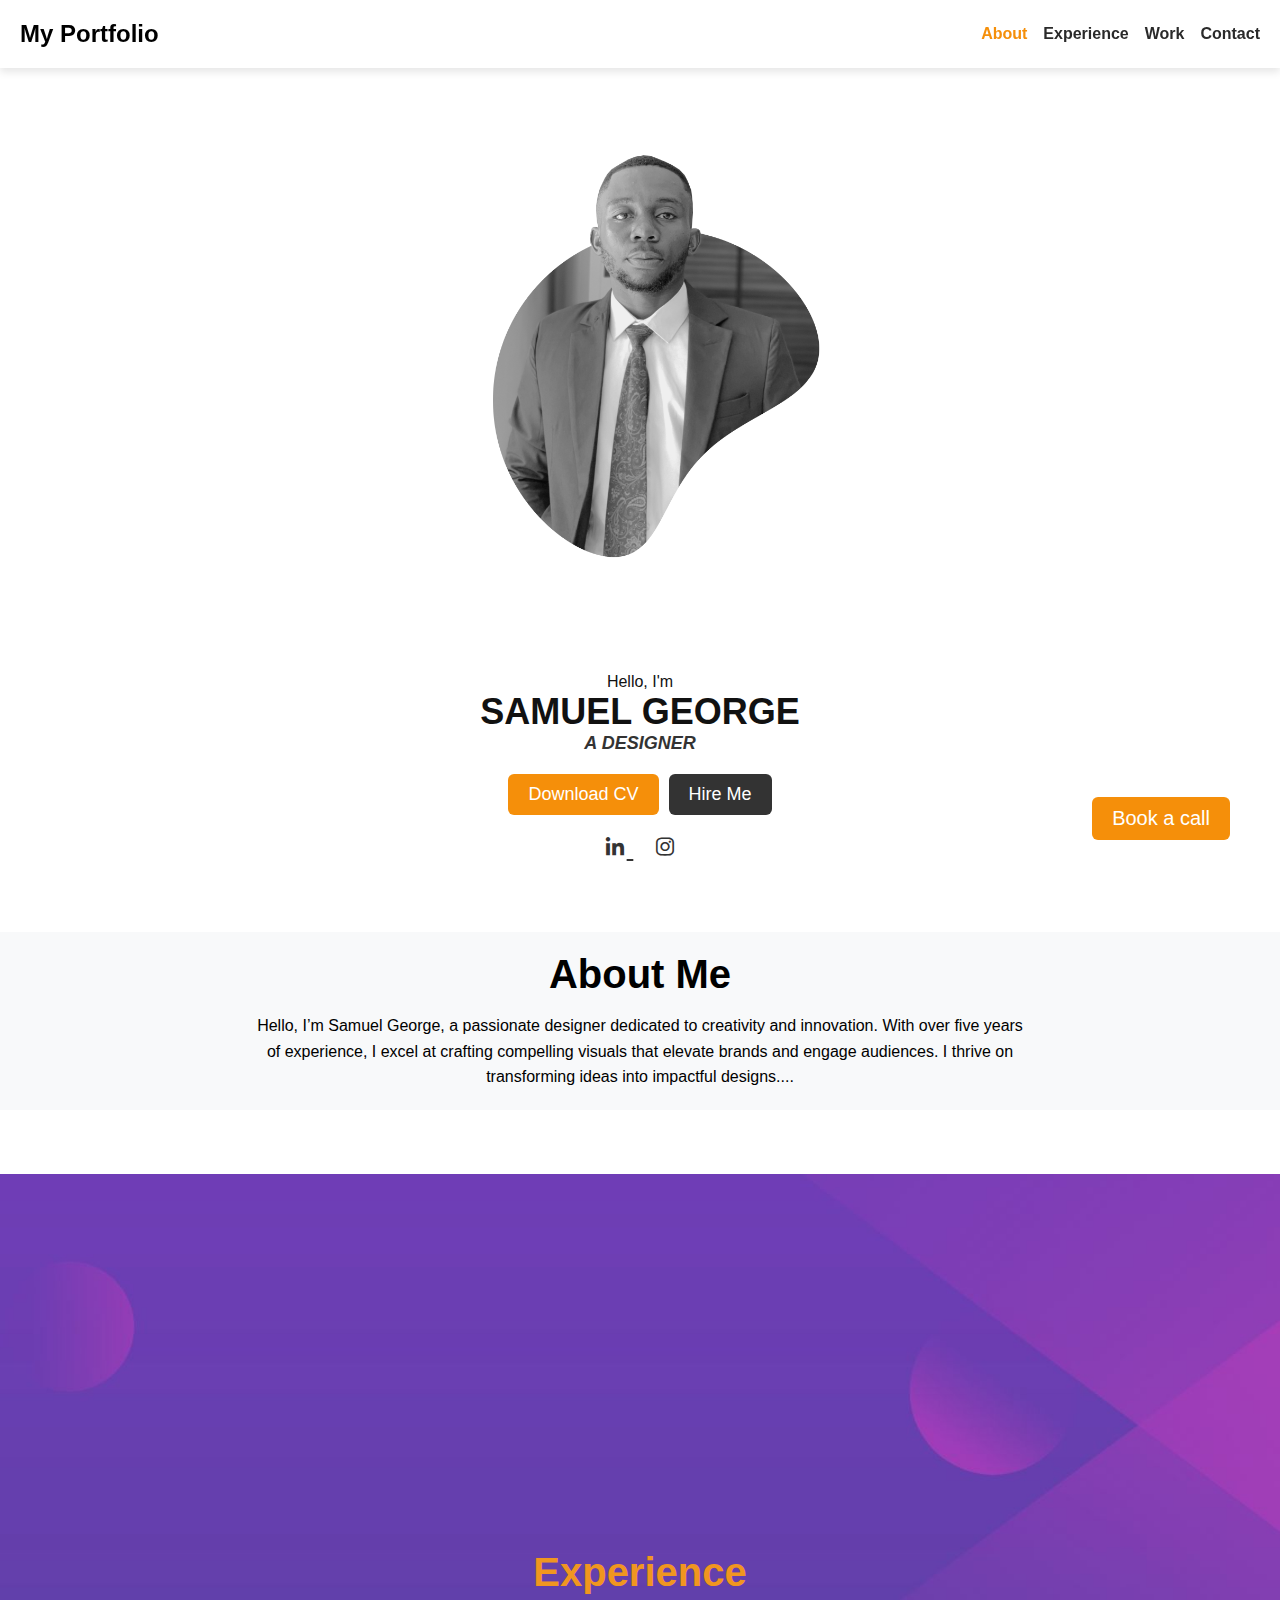
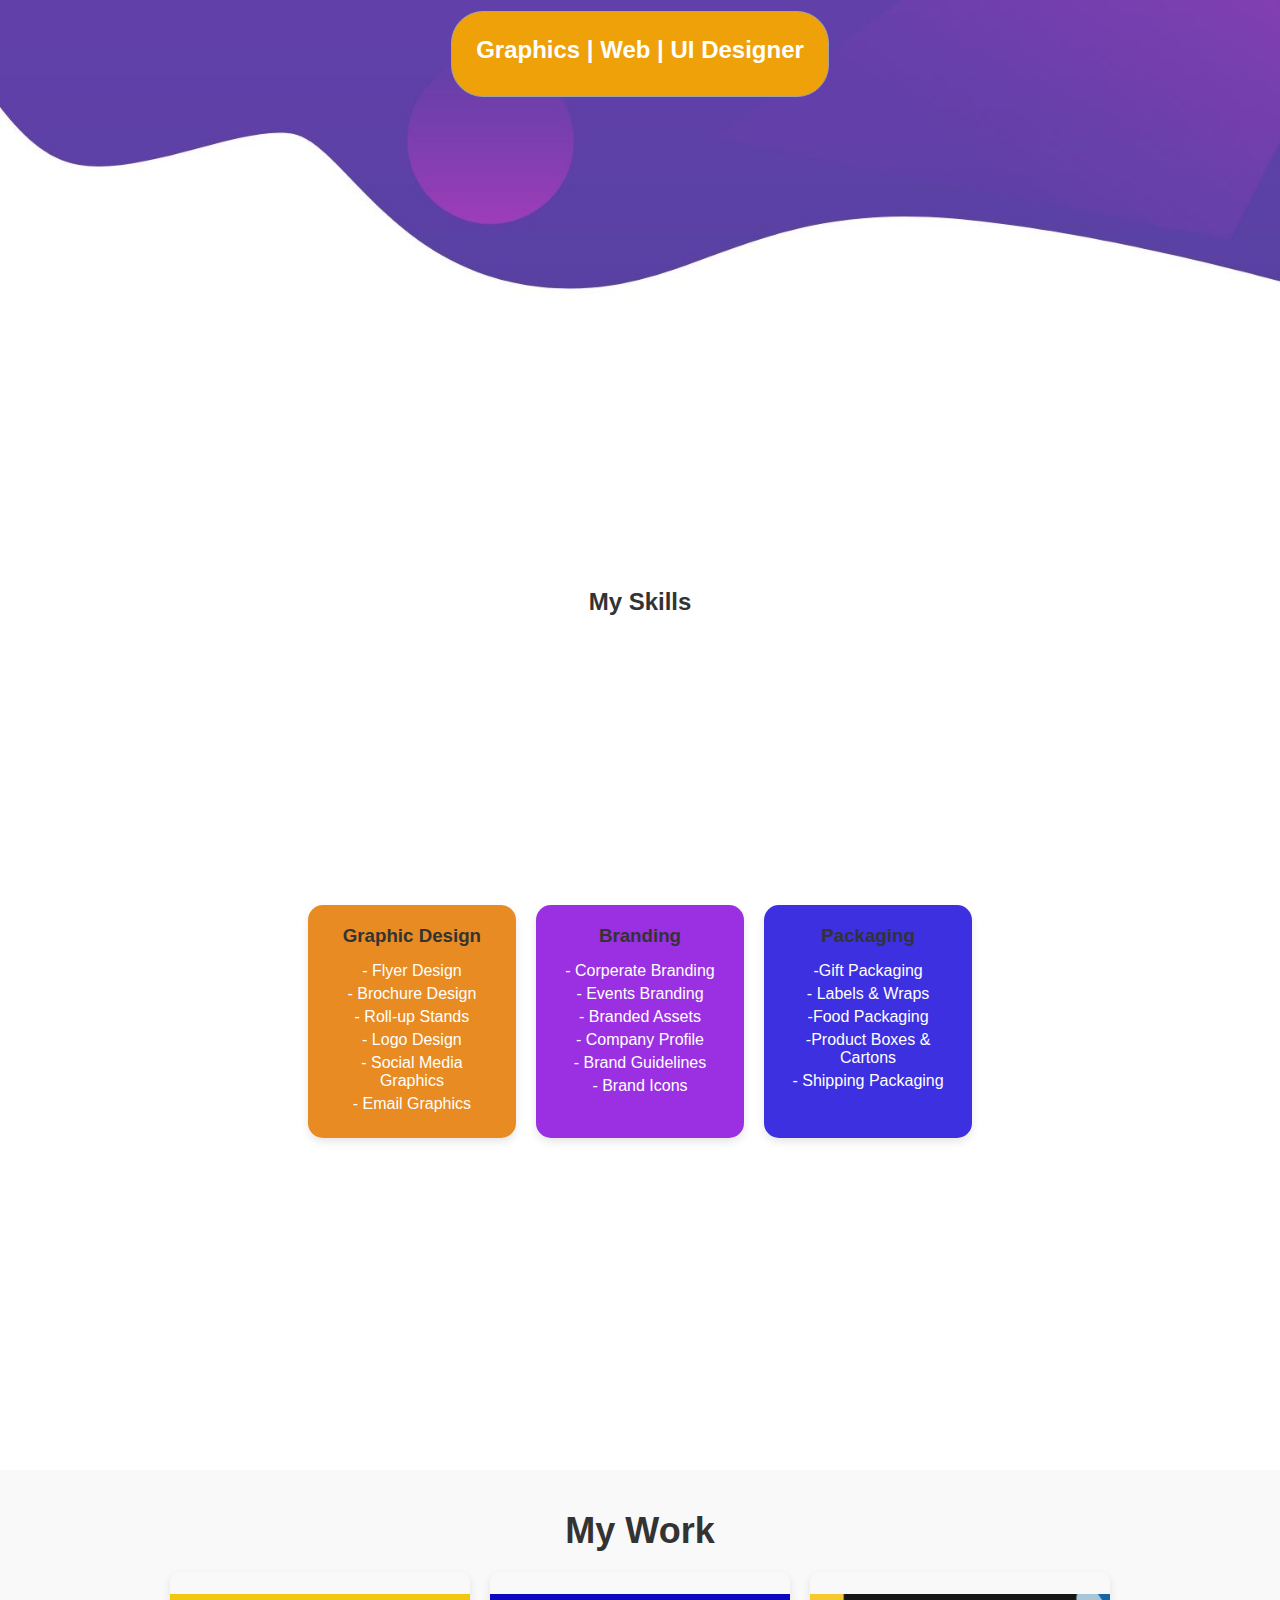
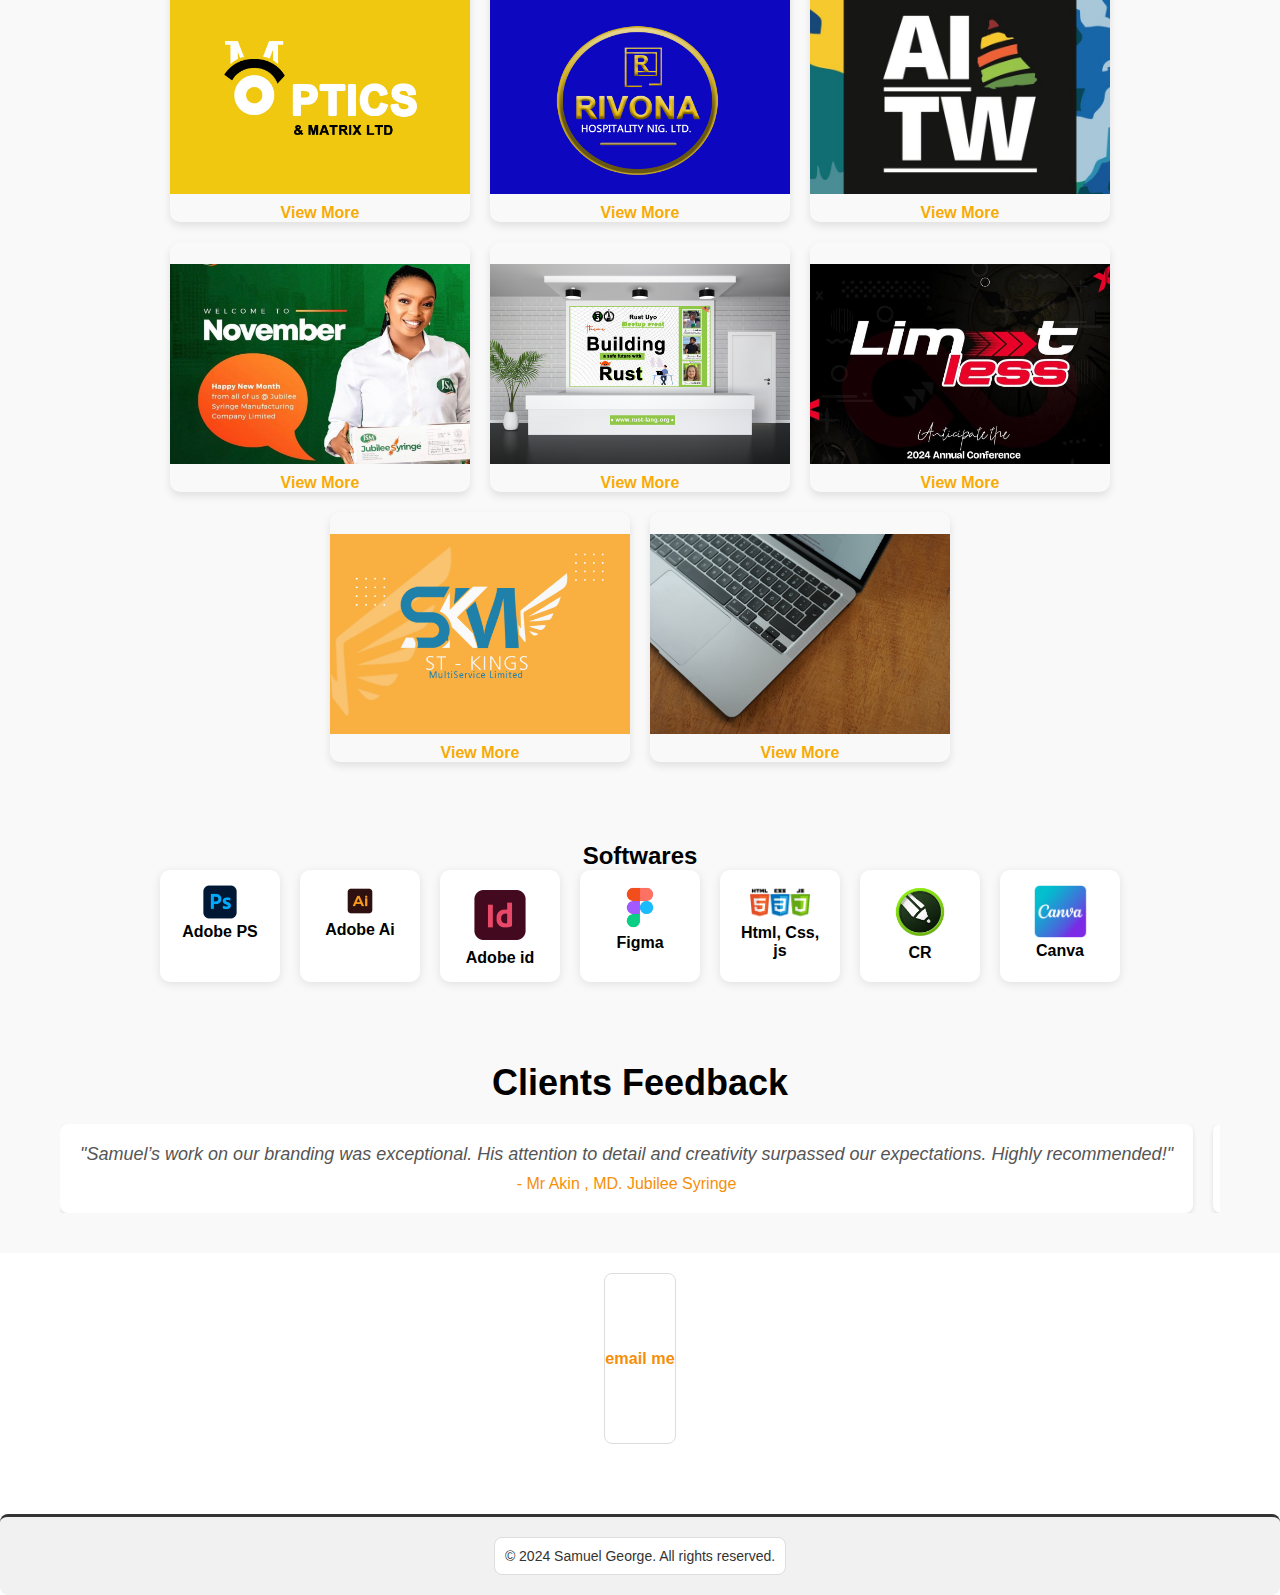
==== commit 3570f252: "Add files via upload" ====
--- a/index.html
+++ b/index.html
@@ -215,15 +215,15 @@
     <div class="softwares-container">
         <div class="software">
             <img src="images/ps.png" alt="Adobe Photoshop" class="software-icon">
-            <h4>Adobe Photoshop</h4>
+            <h4>Adobe PS</h4>
         </div>
         <div class="software">
             <img src="images/AI.png" alt="Adobe Illustrator" class="software-icon">
-            <h4>Adobe Illustrator</h4>
-        </div>
-        <div class="software">
-            <img src="images/id.png" alt="Adobe InDesign" class="software-icon">
-            <h4>Adobe InDesign</h4>
+            <h4>Adobe Ai</h4>
+        </div>
+        <div class="software">
+            <img src="images/id.png" alt="Adobe InD" class="software-icon">
+            <h4>Adobe id</h4>
         </div>
         <div class="software">
             <img src="images/figma.png" alt="Figma" class="software-icon">
@@ -234,8 +234,8 @@
             <h4>Html, Css, js</h4>
         </div>
         <div class="software">
-            <img src="images/coral.png" alt="CorelDRAW" class="software-icon">
-            <h4>CorelDRAW</h4>
+            <img src="images/coral.png" alt="CR" class="software-icon">
+            <h4>CR</h4>
         </div>
         <div class="software">
             <img src="images/canva.png" alt="Canva" class="software-icon">
@@ -246,7 +246,7 @@
 <!-- Testimonials Section -->
 <section id="testimonials">
     <div class="testimonials-container">
-        <h2>clients feedback</h2>
+        <h2>Clients Feedback</h2>
         <div class="testimonial-carousel">
             <div class="testimonial-item">
                 <p class="testimonial-text">"Samuel’s work on our branding was exceptional. His attention to detail and creativity surpassed our expectations. Highly recommended!"</p>
--- a/style.css
+++ b/style.css
@@ -1,4 +1,4 @@
-@import url('https://fonts.googleapis.com/css2?family=Poppins:wght@200;300;500;600;700;900&display=swap');
+@@import url('https://fonts.googleapis.com/css2?family=Poppins:wght@200;300;500;600;700;900&display=swap');
 
 * {
     margin: 0;
@@ -16,6 +16,10 @@
     width: 100%;
     height: 100vh;
     position: relative;
+    display: flex;
+    justify-content: center;
+    align-items: center;
+    flex-direction: column;
 }
 
 .nav {
@@ -25,6 +29,11 @@
     padding: 40px 200px;
     background-color: #fff;
     box-shadow: 0 4px 8px rgba(0, 0, 0, 0.1);
+    width: 100%;
+    position: fixed; /* Keep nav fixed at top */
+    top: 0;
+    left: 0;
+    z-index: 1000; /* Ensure the nav is above other content */
 }
 
 .nav .link ul {
@@ -55,22 +64,27 @@
     align-items: center;
     justify-content: center;
     gap: 6rem;
-    margin-top: 70px;
-    text-align: center;
+    margin-top: 150px; /* Adjusted to account for the fixed nav */
+    text-align: center;
+    flex-wrap: wrap; /* Ensure content wraps properly on smaller screens */
+    padding: 0 20px; /* Add padding for smaller screens */
 }
 
 .main .men {
     width: 400px;
+    max-width: 100%; /* Ensure the image scales properly on smaller screens */
     transition: transform 0.3s ease;
     cursor: pointer;
 }
 
 .main .men:hover {
-    transform: scale(1.3);
+    transform: scale(1.1); /* Slightly reduce scale to avoid too much zoom on smaller screens */
 }
 
 .main .main-detail {
     color: #111;
+    max-width: 600px; /* Prevent text from becoming too wide */
+    width: 100%;
 }
 
 .main .main-detail h1 {
@@ -85,6 +99,9 @@
 
 .main .btn {
     margin-top: 20px;
+    display: flex;
+    gap: 10px; /* Add spacing between buttons */
+    justify-content: center;
 }
 
 .main .btn button {
@@ -147,34 +164,44 @@
 }
 
 /* Media Queries for Responsiveness */
+@media (max-width: 1024px) {
+    .nav {
+        padding: 20px 50px; /* Reduce padding on tablets */
+    }
+
+    .main {
+        gap: 3rem; /* Adjust gap between main content */
+    }
+}
+
 @media (max-width: 768px) {
     .nav {
-        padding: 20px;
-        flex-direction: column; /* Stack navigation items */
+        padding: 20px; /* Even smaller padding */
+        flex-direction: column; /* Stack navigation items vertically */
     }
 
     .nav .link ul {
         flex-direction: column; /* Vertical alignment for links */
         gap: 1rem;
-        align-items: flex-start; /* Align links to start */
+        align-items: flex-start; /* Align links to the left */
     }
 
     .main {
-        flex-direction: column; /* Stack main content */
-        gap: 2rem;
+        flex-direction: column; /* Stack main content vertically */
+        gap: 2rem; /* Smaller gap */
     }
 
     .main .men {
-        width: 80%; /* Responsive width for images */
+        width: 80%; /* Ensure image is responsive */
         margin-bottom: 20px;
     }
 
     .main .main-detail h1 {
-        font-size: 36px; /* Adjust heading size */
+        font-size: 36px; /* Adjust heading size for tablets */
     }
 
     .main .btn button {
-        width: 100%; /* Full-width buttons */
+        width: 100%; /* Full-width buttons on smaller screens */
         margin-top: 10px;
     }
 
@@ -183,8 +210,9 @@
     }
 
     .sub-btn {
-        position: static; /* Positioning for mobile */
+        position: static; /* Remove absolute positioning */
         margin-top: 20px;
+        width: 100%; /* Full width on mobile */
     }
 
     .sub-btn a {
@@ -198,7 +226,7 @@
 
 @media (max-width: 480px) {
     .main .main-detail h1 {
-        font-size: 28px; /* Smaller heading for mobile */
+        font-size: 28px; /* Smaller heading for small screens */
     }
 
     .main .main-detail h3.creative-designer {
@@ -208,12 +236,15 @@
     .main .btn button {
         font-size: 16px; /* Adjust button text size */
     }
+
+    .sub-btn a {
+        font-size: 16px; /* Adjust submit button text size */
+    }
 }
 
 
 
 /* ABOUT SECTION */
-
 #about {
     margin: 2rem 0;
     text-align: center;
@@ -228,13 +259,24 @@
     max-width: 800px;
     margin: 0 auto;
     line-height: 1.6;
+    padding: 0 1rem; /* Padding for smaller screens */
 }
 
 /* EXPERIENCE SECTION */
-
 #experience {
     margin: 2rem 0;
     text-align: center;
+    position: relative;
+    height: 100vh; /* Full viewport height */
+    background-image: url('./images/R.jpg'); /* Replace with your image path */
+    background-size: cover;
+    background-position: center;
+    color: #fff;
+    padding: 2rem;
+    display: flex;
+    flex-direction: column;
+    justify-content: center;
+    align-items: center;
 }
 
 #experience .title {
@@ -245,8 +287,8 @@
 
 .experience-details-container {
     display: flex;
-    flex-direction: column;
-    align-items: center;
+    flex-wrap: wrap;
+    justify-content: center;
     gap: 2rem;
 }
 
@@ -270,7 +312,6 @@
 }
 
 /* GENERAL STYLES */
-
 .arrow {
     position: absolute;
     right: -5rem;
@@ -279,54 +320,13 @@
 
 .section-container {
     display: flex;
+    flex-wrap: wrap;
     gap: 4rem;
     justify-content: center;
     margin-top: 2rem;
 }
 
-/* MEDIA QUERIES */
-
-@media (max-width: 768px) {
-    .experience-details-container {
-        flex-direction: column;
-    }
-
-    .details-container {
-        width: 90%;
-    }
-}
-html, body {
-    height: 100%; /* Ensure the body takes up the full height */
-    margin: 0; /* Remove default margin */
-}
-
-#experience {
-    position: relative; /* Ensure the positioning context */
-    height: 100vh; /* Full viewport height */
-    background-image: url('./images/R.jpg'); /* Replace with your image path */
-    background-size: cover; /* Cover the entire section */
-    background-position: center; /* Center the background image */
-    padding: 2rem; /* Add some padding */
-    color: rgb(255, 255, 255); /* Change text color for visibility */
-    display: flex; /* Optional: Use flexbox for alignment */
-    flex-direction: column; /* Optional: Column layout */
-    justify-content: center; /* Optional: Center content vertically */
-    align-items: center; /* Optional: Center content horizontally */
-}
-
 /* Experience Section */
-#experience {
-    background: url('./images/R.jpg') no-repeat center center;
-    background-size: cover;
-    padding: 50px 0;
-}
-
-#experience h1 {
-    text-align: center;
-    margin-bottom: 40px;
-    color: #fff; /* Change text color for contrast */
-}
-
 .experience-container {
     display: flex;
     flex-wrap: wrap;
@@ -344,10 +344,11 @@
     box-shadow: 0 4px 8px rgba(0, 0, 0, 0.1);
     text-align: center;
     transition: transform 0.3s;
+    max-width: 100%;
 }
 
 .experience-card h3 {
-    color: #333; /* Darker color for headings */
+    color: #333;
     margin-bottom: 15px;
 }
 
@@ -357,23 +358,76 @@
 }
 
 .experience-card ul li {
-    margin: 5px 0; /* Space between list items */
+    margin: 5px 0;
 }
 
 .experience-card:hover {
     transform: translateY(-5px); /* Lift effect on hover */
 }
 
-/* Responsive Styles */
+/* MEDIA QUERIES */
+
+/* Tablets and smaller desktops */
+@media (max-width: 1024px) {
+    #about .title,
+    #experience .title {
+        font-size: 2rem;
+    }
+
+    .experience-card {
+        flex: 1 1 45%; /* 2 cards per row on tablets */
+    }
+
+    #experience {
+        padding: 3rem 1rem; /* Adjust padding for smaller screens */
+        height: auto; /* Remove height restriction */
+    }
+}
+
+/* Small tablets and large mobile devices */
 @media (max-width: 768px) {
+    .experience-details-container,
+    .experience-container {
+        flex-direction: column; /* Stack cards vertically */
+        align-items: center;
+    }
+
+    .details-container {
+        width: 90%; /* Increase width for smaller screens */
+        max-width: none;
+    }
+
     .experience-card {
-        flex: 1 1 45%; /* Two cards per row on smaller screens */
-    }
-}
-
+        flex: 1 1 100%; /* 1 card per row on mobile */
+    }
+
+    #about p {
+        padding: 0 1.5rem; /* More padding for better readability */
+    }
+}
+
+/* Mobile devices (small screens) */
 @media (max-width: 480px) {
-    .experience-card {
-        flex: 1 1 100%; /* One card per row on very small screens */
+    #about .title,
+    #experience .title {
+        font-size: 1.8rem; /* Smaller text size */
+    }
+
+    #about p,
+    .details-container p {
+        font-size: 1rem; /* Smaller paragraph font size */
+    }
+
+    .details-container h3 {
+        font-size: 1.3rem; /* Adjust title size */
+    }
+
+    .experience-container {
+        gap: 1.5rem; /* Smaller gaps between cards */
+    }
+
+    .arrow {
+        right: -3rem; /* Adjust arrow position */
     }
 }
 
@@ -462,6 +516,7 @@
 .link-container a:hover {
     color: #100358;
 }
+
 #work {
     padding: 40px;
     background-image: url('images/softwares\ image.jpg'); /* Replace with your image path */
@@ -471,8 +526,6 @@
     text-align: center;
 }
 
-
-
 /* Testimonial Text */
 .testimonial-text {
     font-size: 18px;
@@ -489,23 +542,25 @@
 
 /* Responsive Styles */
 @media (max-width: 768px) {
-    #testimonials {
-        padding: 20px 10px; /* Reduce padding on smaller screens */
-    }
-
-    .testimonial-item {
-        min-width: 250px; /* Adjust minimum width for smaller screens */
-        padding: 15px; /* Reduce padding inside items */
-    }
-
-    .testimonial-text {
-        font-size: 16px; /* Adjust font size */
-    }
-
-    .testimonial-author {
-        font-size: 14px; /* Adjust font size */
-    }
-}
+    #work {
+        padding: 20px; /* Reduce padding on smaller screens */
+    }
+
+    #work h2 {
+        font-size: 28px; /* Adjust font size */
+    }
+
+    .gallery-container {
+        flex-direction: column; /* Stack items vertically on small screens */
+    }
+
+    .gallery-item {
+        width: 90%; /* Full width for smaller screens */
+        max-width: 300px; /* Ensure no overflow */
+        margin: 10px auto; /* Center the item */
+    }
+}
+
 /* Contact Section */
 #contact {
     padding: 40px;
@@ -534,7 +589,7 @@
     color: #333;
 }
 
-/* Responsive Styles */
+/* Responsive Styles for Contact Section */
 @media (max-width: 768px) {
     #contact {
         padding: 20px; /* Reduce padding on smaller screens */
@@ -542,28 +597,18 @@
     }
 }
 
-
-/* Responsive Styles */
-@media (max-width: 768px) {
-    #contact {
-        padding: 20px; /* Reduce padding on smaller screens */
-        font-size: 16px; /* Adjust font size for smaller screens */
-    }
-}
-
-
-
-        /* Footer Styles */
+/* Footer Styles */
 footer {
     background-color: #333; /* Background color for the footer */
     color: #fff; /* Text color */
     text-align: center; /* Center the text */
     padding: 20px; /* Padding around the text */
-    position: fixed; /* Make the footer stick to the bottom */
+    position: relative; /* Make the footer relative */
     width: 100%; /* Full width */
     bottom: 0; /* Stick to the bottom of the page */
     left: 0; /* Align to the left edge */
 }
+
 footer {
     text-align: center;
     padding: 20px;
@@ -571,9 +616,11 @@
     color: white;
     margin-top: auto;
 }
+
 footer p {
     margin: 0;
 }
+
 @import url('https://fonts.googleapis.com/css2?family=Poppins:wght@200;300;500;600;700;900&display=swap');
 
 * {
@@ -723,7 +770,7 @@
     background: rgb(0, 0, 3);
 }
 
-//* About Section */
+/* About Section */
 #about {
     padding: 20px;
     background-color: #f8f9fa; /* Light background color */
@@ -806,215 +853,7 @@
 }
 
 
-/* Experience Section Styles */
-#experience {
-    padding: 40px;
-    background-color: #f9f9f9;
-}
-
-#experience h1 {
-    text-align: center;
-    font-size: 24px; /* Slightly smaller font size for the main heading */
-    margin-bottom: 20px;
-    color: #333;
-}
-
-.experience-container {
-    display: flex;
-    flex-wrap: wrap;
-    justify-content: space-between;
-    gap: 20px; /* Space between the boxes */
-}
-
-.job {
-    flex: 1 1 calc(33% - 20px); /* 3 boxes per row with space between */
-    box-sizing: border-box;
-    background-color: #fff;
-    border-radius: 8px;
-    box-shadow: 0 4px 8px rgba(0, 0, 0, 0.1);
-    padding: 15px; /* Reduced padding for a more compact design */
-    transition: transform 0.3s ease;
-}
-
-.job:hover {
-    transform: scale(1.05);
-}
-
-.job h3 {
-    font-size: 18px; /* Moderate font size for job titles */
-    color: #f58f0a;
-    margin-bottom: 10px;
-    letter-spacing: 0.5px; /* Small space between letters */
-}
-
-.job p {
-    font-size: 14px; /* Slightly smaller font size for company and date */
-    margin-bottom: 10px;
-    color: #555;
-    letter-spacing: 0.5px; /* Small space between letters */
-}
-
-.job ul {
-    list-style: none;
-    padding: 0;
-    margin: 0;
-}
-
-.job ul li {
-    font-size: 14px; /* Moderate font size for list items */
-    margin-bottom: 8px; /* Reduced space between list items */
-    color: #666;
-    letter-spacing: 0.5px; /* Small space between letters */
-}
-
-@media (max-width: 768px) {
-    .job {
-        flex: 1 1 calc(50% - 20px); /* 2 boxes per row on tablets */
-    }
-}
-
-@media (max-width: 480px) {
-    .job {
-        flex: 1 1 100%; /* 1 box per row on mobile devices */
-    }
-}
-section {
-    padding: 40px 20px;
-}
-/* Softwares Section Styles */
-#softwares {
-    padding: 40px 20px;
-    background-color: #f9f9f9; /* Light background for contrast */
-    text-align: center; /* Center text */
-}
-
-.softwares-container {
-    display: flex;
-    flex-wrap: wrap; /* Allow items to wrap */
-    justify-content: center; /* Center items */
-    gap: 20px; /* Space between items */
-    max-width: 800px; /* Set a max width for the container */
-    margin: 0 auto; /* Center the container */
-}
-
-.software {
-    background-color: white; /* Background for each software box */
-    border-radius: 10px; /* Rounded corners */
-    box-shadow: 0 2px 10px rgba(0, 0, 0, 0.1); /* Subtle shadow for depth */
-    padding: 15px; /* Padding inside each box */
-    width: 120px; /* Fixed width for software boxes */
-    text-align: center; /* Center text inside the box */
-}
-
-.software-icon {
-    max-width: 60px; /* Limit icon size */
-    margin-bottom: 10px; /* Space between icon and text */
-}
-
-/* Responsive adjustments */
-@media (max-width: 600px) {
-    .software {
-        width: 80px; /* Smaller width for mobile */
-    }
-}
-
-
-/* Contact Section */
-#contact {
-    padding: 20px;
-    background-color: #f4f4f4;
-    text-align: center;
-}
-
-#contact p {
-    font-size: 0.9em; /* Smaller font size */
-    color: #333;
-    margin: 0;
-}
-
-#contact a {
-    color: #f58f0a; /* Highlight color for the email link */
-    text-decoration: none;
-    font-weight: bold;
-    transition: color 0.3s ease;
-}
-
-#contact a:hover {
-    color: #111; /* Darker color on hover for better visibility */
-}
-
-/* Responsive Styles for Contact Section */
-@media (max-width: 768px) {
-    #contact p {
-        font-size: 0.85em; /* Slightly smaller font size for medium screens */
-    }
-}
-
-@media (max-width: 480px) {
-    #contact p {
-        font-size: 0.8em; /* Even smaller font size for small screens */
-    }
-}
-
-
-
-/* Testimonials Section */
-#testimonials {
-    padding: 40px 20px; /* Add padding to the top and bottom and a little on the sides */
-    background-color: #f9f9f9; /* Background color for the section */
-    text-align: center; /* Center-align text */
-    width: 100%; /* Full width */
-    box-sizing: border-box; /* Include padding in width */
-    margin: 0; /* Remove default margin */
-}
-
-/* Container for Testimonials */
-.testimonials-container {
-    max-width: 1200px; /* Max width of the content */
-    margin: 0 auto; /* Center align the container */
-    padding: 0 20px; /* Padding on left and right */
-}
-
-/* Heading */
-.testimonials-container h2 {
-    font-size: 36px;
-    margin-bottom: 20px;
-    color: #333;
-}
-
-/* Carousel Container */
-.testimonial-carousel {
-    display: flex;
-    overflow-x: auto; /* Allow horizontal scrolling */
-    scroll-behavior: smooth; /* Smooth scroll */
-    gap: 20px; /* Space between items */
-}
-
-/* Testimonial Item */
-.testimonial-item {
-    min-width: 300px; /* Minimum width for each item */
-    flex: 1 0 auto; /* Allow items to grow and shrink */
-    box-sizing: border-box; /* Include padding and border in width */
-    padding: 20px; /* Padding inside the item */
-    border-radius: 8px; /* Rounded corners */
-    background: #fff; /* Background color of the item */
-    box-shadow: 0 2px 5px rgba(0, 0, 0, 0.1); /* Shadow for a subtle effect */
-    transition: box-shadow 0.3s ease; /* Smooth shadow transition */
-}
-
-/* Testimonial Text */
-.testimonial-text {
-    font-size: 18px;
-    color: #555;
-    font-style: italic;
-    margin-bottom: 10px;
-}
-
-/* Testimonial Author */
-.testimonial-author {
-    font-size: 16px;
-    color: #f58f0a;
-}
+
 /* General Reset */
 * {
     margin: 0;
@@ -1031,6 +870,198 @@
     flex-direction: column;
     min-height: 100vh; /* Ensure the body takes full viewport height */
 }
+
+/* Experience Section Styles */
+#experience {
+    padding: 40px;
+    background-color: #f9f9f9;
+}
+
+#experience h1 {
+    text-align: center;
+    font-size: 24px; 
+    margin-bottom: 20px;
+    color: #333;
+}
+
+.experience-container {
+    display: flex;
+    flex-wrap: wrap;
+    justify-content: center; /* Center items for better alignment */
+    gap: 20px;
+}
+
+.job {
+    flex: 1 1 calc(33% - 20px); 
+    max-width: 300px; /* Limit max width for each job box */
+    background-color: #fff;
+    border-radius: 8px;
+    box-shadow: 0 4px 8px rgba(0, 0, 0, 0.1);
+    padding: 15px;
+    transition: transform 0.3s ease;
+}
+
+.job:hover {
+    transform: scale(1.05);
+}
+
+.job h3 {
+    font-size: 18px; 
+    color: #f58f0a;
+    margin-bottom: 10px;
+}
+
+.job p, .job ul li {
+    font-size: 14px; 
+    color: #555;
+}
+
+/* Responsive Styles for Experience Section */
+@media (max-width: 768px) {
+    .job {
+        flex: 1 1 calc(50% - 20px); /* 2 boxes per row on tablets */
+    }
+}
+
+@media (max-width: 480px) {
+    .job {
+        flex: 1 1 100%; /* 1 box per row on mobile devices */
+    }
+}
+
+/* Softwares Section Styles */
+#softwares {
+    padding: 40px 20px;
+    background-color: #f9f9f9;
+    text-align: center;
+}
+
+.softwares-container {
+    display: flex;
+    flex-wrap: wrap; 
+    justify-content: center; 
+    gap: 20px;
+}
+
+.software {
+    background-color: white; 
+    border-radius: 10px; 
+    box-shadow: 0 2px 10px rgba(0, 0, 0, 0.1); 
+    padding: 15px;
+    width: 120px; 
+    text-align: center; 
+}
+
+.software-icon {
+    max-width: 60px; 
+}
+
+/* Responsive adjustments for Software Section */
+@media (max-width: 600px) {
+    .software {
+        width: 80px; 
+    }
+}
+
+/* Contact Section */
+#contact {
+    padding: 20px;
+    background-color: #f4f4f4;
+    text-align: center;
+}
+
+#contact p {
+    font-size: 0.9em; 
+    color: #333;
+}
+
+#contact a {
+    color: #f58f0a; 
+    text-decoration: none;
+    font-weight: bold;
+}
+
+#contact a:hover {
+    color: #111; 
+}
+
+/* Responsive Styles for Contact Section */
+@media (max-width: 768px) {
+    #contact p {
+        font-size: 0.85em; 
+    }
+}
+
+@media (max-width: 480px) {
+    #contact p {
+        font-size: 0.8em; 
+    }
+}
+
+/* Testimonials Section */
+#testimonials {
+    padding: 40px 20px; 
+    background-color: #f9f9f9; 
+    text-align: center; 
+}
+
+.testimonials-container {
+    max-width: 1200px; 
+    margin: 0 auto; 
+    padding: 0 20px; 
+}
+
+.testimonials-container h2 {
+    font-size: 36px;
+    margin-bottom: 20px;
+}
+
+.testimonial-carousel {
+    display: flex;
+    overflow-x: auto; 
+    scroll-behavior: smooth; 
+    gap: 20px; 
+}
+
+.testimonial-item {
+    min-width: 300px; 
+    flex: 1 0 auto; 
+    padding: 20px; 
+    border-radius: 8px; 
+    background: #fff; 
+    box-shadow: 0 2px 5px rgba(0, 0, 0, 0.1); 
+}
+
+/* Testimonial Text */
+.testimonial-text {
+    font-size: 18px;
+    color: #555;
+    font-style: italic;
+}
+
+/* Testimonial Author */
+.testimonial-author {
+    font-size: 16px;
+    color: #f58f0a;
+}
+
+/* Responsive Styles for Testimonials Section */
+@media (max-width: 768px) {
+    .testimonial-item {
+        min-width: 200px; /* Adjust minimum width for smaller screens */
+        padding: 15px; /* Reduce padding inside items */
+    }
+}
+
+/* Footer Styles */
+footer {
+    background-color: #f58f0a;
+    color: white;
+    text-align: center;
+    padding: 20px;
+    margin-top: auto; /* Push footer to bottom */
+}
+
 
 /* Contact Section */
 #contact {
@@ -1043,12 +1074,14 @@
     text-align: center; /* Centers the text inside the box */
 }
 
+/* Paragraphs in Contact Section */
 #contact p {
     font-size: 0.9em; /* Smaller font size */
     color: #333; /* Text color */
     margin: 0; /* Removes default margin */
 }
 
+/* Links in Contact Section */
 #contact a {
     color: #f58f0a; /* Highlight color for the email link */
     font-weight: bold; /* Makes the link bold */
@@ -1056,25 +1089,54 @@
     transition: color 0.3s ease; /* Smooth transition for color change */
 }
 
+/* Links hover effect */
 #contact a:hover {
     color: #111; /* Darker color on hover for better visibility */
 }
 
-
-
-
+/* Responsive Styles for Contact Section */
+@media (max-width: 768px) {
+    #contact {
+        padding: 15px; /* Adjust padding for medium screens */
+        max-width: 90%; /* Allow more width on smaller screens */
+    }
+
+    #contact p {
+        font-size: 0.85em; /* Slightly smaller font size for medium screens */
+    }
+}
+
+@media (max-width: 480px) {
+    #contact {
+        padding: 10px; /* Further reduce padding for mobile devices */
+        max-width: 100%; /* Full width on mobile devices */
+    }
+
+    #contact p {
+        font-size: 0.8em; /* Even smaller font size for small screens */
+    }
+}
 
 /* Footer Section */
 footer {
     padding: 10px;
-    background-color: #333;
-    color: #fff;
-    text-align: center;
-    font-size: 0.8em;
+    background-color: #333; /* Dark background for the footer */
+    color: #fff; /* White text color */
+    text-align: center; /* Center text in footer */
+    font-size: 0.8em; /* Font size for footer */
     margin-top: 20px; /* Provides space between the contact section and the footer */
     border-radius: 8px;
 }
 
-
-
-© 2024 Samuel George. All rights reserved.
+/* Responsive Styles for Footer */
+@media (max-width: 768px) {
+    footer {
+        font-size: 0.75em; /* Slightly smaller font size for medium screens */
+    }
+}
+
+@media (max-width: 480px) {
+    footer {
+        font-size: 0.7em; /* Even smaller font size for small screens */
+    }
+}
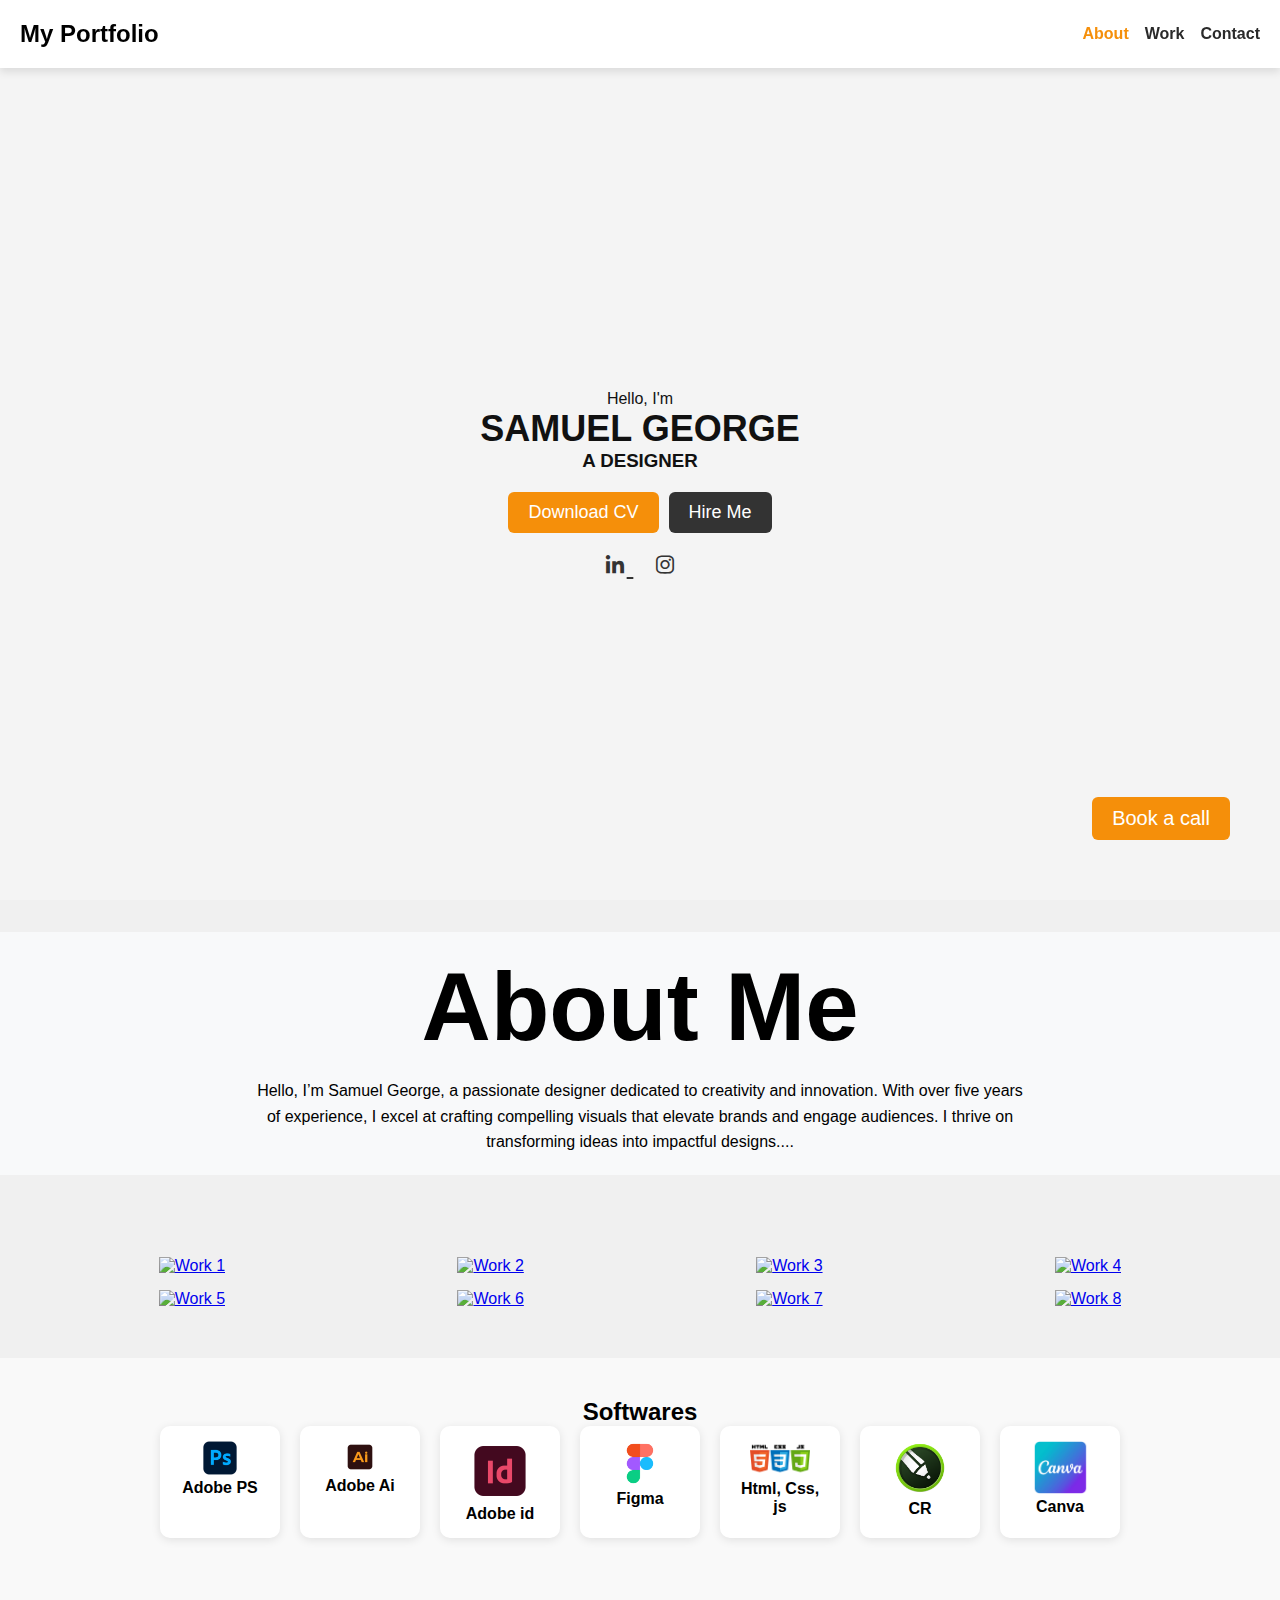
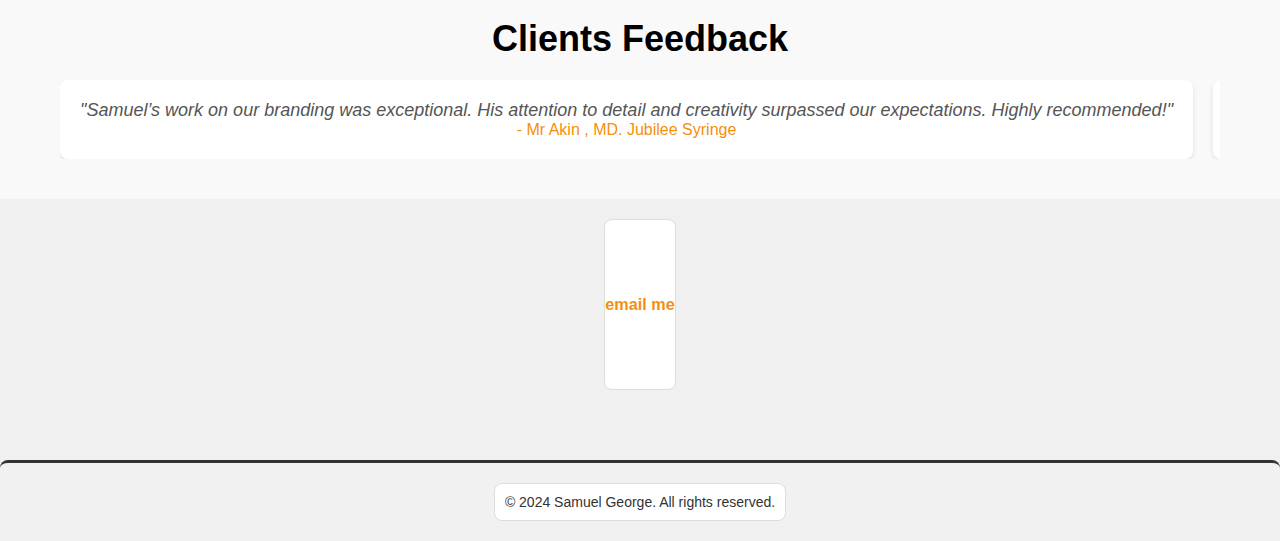
==== commit 87fad493: "Add files via upload" ====
--- a/index.html
+++ b/index.html
@@ -19,7 +19,6 @@
             <div class="link">
                 <ul>
                     <li><a href="#about" class="active">About</a></li>
-                    <li><a href="#experience">Experience</a></li>
                     <li><a href="#work">Work</a></li>
                     <li><a href="#contact">Contact</a></li>
                 </ul>
@@ -28,11 +27,11 @@
 
 
         <div class="main">
-            <img src="images/persona .png" alt="Samuel George" class="men">
+            
             <div class="main-detail">
                 <p>Hello, I'm</p>
                 <h1>SAMUEL GEORGE</h1>
-                <h3 class="creative-designer">A DESIGNER</h3>
+                <h3 class="Creative-Designer | ">A DESIGNER</h3>
 
 
 
@@ -45,8 +44,8 @@
                     </a>
                 </div>
                 
-
-                <div class="social">
+<section id-"Icons"></section>   
+           <div class="social">
                     <a href="https://www.linkedin.com/in/samuel-george-%F0%9F%87%B3%F0%9F%87%AC-%F0%9F%87%AC%F0%9F%87%A7-b282a5254?utm_source=share&utm_campaign=share_via&utm_content=profile&utm_medium=ios_app" target="_blank">
                         <i class='bx bxl-linkedin'></i>
                     </a>
@@ -71,144 +70,28 @@
             that elevate brands and engage audiences. I thrive on transforming ideas into impactful designs....</p>
         <!-- Your professional introduction -->
     </section>
-    
-    <section id="experience">
-        <h1 class="title">Experience</h1>
-        <div class="experience-details-container">
-            <!-- Details about your experience -->
-            <div class="details-container">
-                <h3>Graphics | Web | UI Designer</h3>
-                <!-- List of skills -->
-            </div>
-            <!-- More experience details -->
-        </div>
-    
-    </section>
-
-<!-- Experience Section --------------> 
-<section id="experience" style="background: url('./path-to-your-background-image.jpg') no-repeat center center; background-size: cover; padding: 50px 0;">
-    <h1 style="text-align: center; margin-bottom: 40px;">My Skills</h1>
-    <div class="experience-container" style="display: flex; flex-wrap: wrap; justify-content: center; gap: 20px; max-width: 1200px; margin: auto;">
-
-        <div class="experience-card" style="flex: 1 1 30%; background: rgb(231, 139, 34); border-radius: 15px; padding: 20px; box-shadow: 0 4px 8px rgba(0, 0, 0, 0.1); text-align: center;">
-            <h3>Graphic Design</h3>
-            <ul style="list-style-type: none; padding: 0;">
-                <li>- Flyer Design</li>
-                <li>- Brochure Design</li>
-                <li>- Roll-up Stands</li>
-                <li>- Logo Design</li>
-                <li>- Social Media Graphics</li>
-                <li>- Email Graphics</li>
-
-            </ul>
-        </div>
-
-        <div class="experience-card" style="flex: 1 1 30%; background: rgb(155, 48, 226); border-radius: 15px; padding: 20px; box-shadow: 0 4px 8px rgba(0, 0, 0, 0.1); text-align: center;">
-            <h3>Branding</h3>
-            <ul style="list-style-type: none; padding: 0;">
-                <li>- Corperate Branding</li>
-                <li>- Events Branding</li>
-                <li>- Branded Assets</li>
-                <li>- Company Profile</li>
-                <li>- Brand Guidelines</li>
-                <li>- Brand Icons</li>
-            </ul>
-        </div>
-
-        <div class="experience-card" style="flex: 1 1 30%; background: rgb(60, 48, 224); border-radius: 15px; padding: 20px; box-shadow: 0 4px 8px rgba(0, 0, 0, 0.1); text-align: center;">
-            <h3>Packaging</h3>
-            <ul style="list-style-type: none; padding: 0;">
-                <li>-Gift Packaging</li>
-                <li>- Labels & Wraps </li>
-                <li>-Food Packaging </li>
-                <li>-Product Boxes & Cartons</li>
-                <li>- Shipping Packaging</li>
-
-            
-            
-            </ul>
-        </div>
-    </div>
+      
 </section>
 
- <!-- Work Section -->
- <section id="work">
-    <h2>My Work</h2>
-    <div class="gallery-container">
-        <div class="gallery-item">
-            <img src="images/work 2.jpg" alt="Work 2">
-            <div class="overlay">
-                <div class="text">Project 1</div>
-            </div>
-            <div class="link-container">
-                <a href="https://drive.google.com/drive/folders/1-nWykhTf4i2gYWAYUcLlIKZR4mm8C5YY?usp=drive_link" target="_blank">View More</a>
-            </div>
+<!-- Work Section -->
+<section id="work">
+    
+    <section class="gallery">
+        <div class="grid-container">
+            <div class="grid-item"><a href="page1.html"><img src="images/Artboard 1.png" alt="Work 1"></a></div>
+            <div class="grid-item"><a href="page2.html"><img src="images/Artboard 2.jpg" alt="Work 2"></a></div>
+            <div class="grid-item"><a href="page3.html"><img src="images/Artboard 3.jpg" alt="Work 3"></a></div>
+            <div class="grid-item"><a href="page4.html"><img src="images/Artboard 4.jpg" alt="Work 4"></a></div>
+            <div class="grid-item"><a href="page5.html"><img src="images/Artboard 5.jpg" alt="Work 5"></a></div>
+            <div class="grid-item"><a href="page6.html"><img src="images/Artboard 6.png.jpg" alt="Work 6"></a></div>
+            <div class="grid-item"><a href="page7.html"><img src="images/Artboard 7.jpg" alt="Work 7"></a></div>
+            <div class="grid-item"><a href="page8.html"><img src="images/Artboard 8.jpg" alt="Work 8"></a></div>
         </div>
-        <div class="gallery-item">
-            <img src="images/work1.jpg" alt="Work 1">
-            <div class="overlay">
-                <div class="text">Project 2</div>
-            </div>
-            <div class="link-container">
-                <a href="https://drive.google.com/drive/folders/1cQ2pU57v7OP9wIwZ431Nwa1tUM88fK_I?usp=drive_link" target="_blank">View More</a>
-            </div>
-        </div>
-        <div class="gallery-item">
-            <img src="images/work 3.JPG" alt="Work 3">
-            <div class="overlay">
-                <div class="text">Project 3</div>
-            </div>
-            <div class="link-container">
-                <a href="https://drive.google.com/drive/folders/1-SnxiMzdL_60i72vfo4axnoLrud7t-E2?usp=drive_link" target="_blank">View More</a>
-            </div>
-        </div>
-        <div class="gallery-item">
-            <img src="images/work 4.jpeg" alt="Work 4">
-            <div class="overlay">
-                <div class="text">Project 4</div>
-            </div>
-            <div class="link-container">
-                <a href="https://drive.google.com/drive/folders/1-MZnd-MNPZm2yiozEFjUooLTZSHHAfOZ?usp=drive_link" target="_blank">View More</a>
-            </div>
-        </div>
-        <div class="gallery-item">
-            <img src="images/work 5.JPG" alt="Work 5">
-            <div class="overlay">
-                <div class="text">Project 5</div>
-            </div>
-            <div class="link-container">
-                <a href="https://drive.google.com/drive/folders/1-mLowr1Z9Aob_rsRQ_qs_F_gJ39GDRfS?usp=drive_link" target="_blank">View More</a>
-            </div>
-        </div>
-        <div class="gallery-item">
-            <img src="images/work 6.png.jpeg" alt="Work 6">
-            <div class="overlay">
-                <div class="text">Project 6</div>
-            </div>
-            <div class="link-container">
-                <a href="https://drive.google.com/drive/folders/1mfNZHEZcyOVGQvov0U9d1JNSymdd5hv7?usp=drive_link" target="_blank">View More</a>
-            </div>
-        </div>
-        <div class="gallery-item">
-            <img src="images/work 7.PNG.JPG" alt="Work 6">
-            <div class="overlay">
-                <div class="text">Project 7</div>
-            </div>
-            <div class="link-container">
-                <a href="https://drive.google.com/drive/folders/1s4jTdmx_FcJxVg2cJ0J6EkslR5M2hYU_?usp=drive_link" target="_blank">View More</a>
-            </div>
-    </div>
+    </section>
     
-    <div class="gallery-item">
-        <img src="images/work 6.jpg" alt="Work 6">
-        <div class="overlay">
-            <div class="text">Others</div>
-        </div>
-        <div class="link-container">
-            <a href="https://drive.google.com/drive/folders/13sr5TLARSgLrqzcvvW4VWB-zg54ZokWx?usp=drive_link" target="_blank">View More</a>
-        </div>
 </section>
 
+  
 <!-- Softwares Section -->
 <section id="softwares">
     <h2>Softwares</h2>
--- a/style.css
+++ b/style.css
@@ -28,7 +28,7 @@
     align-items: center;
     padding: 40px 200px;
     background-color: #fff;
-    box-shadow: 0 4px 8px rgba(0, 0, 0, 0.1);
+    box-shadow: 0 4px 8px #86740a;
     width: 100%;
     position: fixed; /* Keep nav fixed at top */
     top: 0;
@@ -46,7 +46,7 @@
 
 .nav .link ul a {
     text-decoration: none;
-    color: #2a2a2a;
+    color: #86740a;
     font-weight: 600;
     transition: color 0.3s ease;
 }
@@ -82,7 +82,7 @@
 }
 
 .main .main-detail {
-    color: #111;
+    color: #ffffff;
     max-width: 600px; /* Prevent text from becoming too wide */
     width: 100%;
 }
@@ -94,7 +94,7 @@
 .main .main-detail h3.creative-designer {
     font-size: 20px;
     font-style: italic;
-    color: #333;
+    color: ##86740a;
 }
 
 .main .btn {
@@ -116,15 +116,15 @@
 }
 
 .main .btn button:hover {
-    background-color: #111;
+    background-color: #86740a;
 }
 
 .main .btn .btn-2 {
-    background-color: #333;
+    background-color: #86740a;
 }
 
 .main .btn .btn-2:hover {
-    background-color: #000;
+    background-color: #86740a;
 }
 
 .social {
@@ -132,7 +132,7 @@
 }
 
 .social a {
-    color: #333;
+    color: #86740a;
     font-size: 24px;
     margin: 0 10px;
     transition: color 0.3s ease;
@@ -174,7 +174,7 @@
     }
 }
 
-@media (max-width: 768px) {
+@media (max-width: 500px) {
     .nav {
         padding: 20px; /* Even smaller padding */
         flex-direction: column; /* Stack navigation items vertically */
@@ -242,6 +242,20 @@
     }
 }
 
+.hero {
+    width: 100%;
+    height: 100vh;
+    position: relative;
+    display: flex;
+    justify-content: center;
+    align-items: center;
+    flex-direction: column;
+    background-image: url('images/front\ page.jpg'); /* Add your background image */
+    background-size: cover; /* Make the background cover the section */
+    background-position: center; /* Center the background */
+    background-repeat: no-repeat; /* Prevent the image from repeating */
+    background-color: #f4f4f4; /* Fallback color if image doesn't load */
+}
 
 
 /* ABOUT SECTION */
@@ -251,7 +265,7 @@
 }
 
 #about .title {
-    font-size: 2.5rem;
+    font-size: 6rem;
     margin-bottom: 1rem;
 }
 
@@ -260,6 +274,41 @@
     margin: 0 auto;
     line-height: 1.6;
     padding: 0 1rem; /* Padding for smaller screens */
+}
+
+* {
+    margin: 0;
+    padding: 0;
+    box-sizing: border-box;
+}
+
+body {
+    font-family: Arial, sans-serif;
+}
+
+.gallery {
+    padding: 50px;
+    text-align: center;
+}
+
+.grid-container {
+    display: grid;
+    grid-template-columns: repeat(auto-fill, minmax(250px, 1fr));
+    grid-gap: 15px;
+}
+
+.grid-item {
+    overflow: hidden;
+}
+
+.grid-item img {
+    width: 100%;
+    height: auto;
+    transition: transform 0.4s ease;
+}
+
+.grid-item:hover img {
+    transform: scale(1.1);
 }
 
 /* EXPERIENCE SECTION */
@@ -432,133 +481,39 @@
 }
 
 
-/* Work Section Styles */
-#work {
-    padding: 40px;
-    background-color: #f9f9f9;
-    text-align: center;
-}
-
-#work h2 {
-    font-size: 36px;
-    margin-bottom: 20px;
-    color: #333;
-    text-align: center;
-}
-
-.gallery-container {
-    display: flex;
-    flex-wrap: wrap;
-    justify-content: center;
-    gap: 20px;
-}
-
-.gallery-item {
-    position: relative;
-    width: 300px;
-    height: 250px;
-    overflow: hidden;
-    border-radius: 10px;
-    box-shadow: 0 4px 8px rgba(0, 0, 0, 0.1);
-    transition: transform 0.3s ease;
-    display: flex;
-    flex-direction: column;
-    justify-content: flex-end;
-}
-
-.gallery-item:hover {
-    transform: scale(1.05);
-}
-
-.gallery-item img {
-    width: 100%;
-    height: 200px;
-    object-fit: cover;
-}
-
-.overlay {
-    position: absolute;
-    top: 0;
-    left: 0;
-    width: 100%;
-    height: 200px;
-    background: rgba(0, 0, 0, 0.5);
-    display: flex;
-    align-items: center;
-    justify-content: center;
-    opacity: 0;
-    transition: opacity 0.3s ease;
-}
-
-.gallery-item:hover .overlay {
-    opacity: 1;
-}
-
-.overlay .text {
-    color: #f5900c;
-    font-size: 24px;
-    font-weight: bold;
-    text-align: center;
-}
-
-.link-container {
-    text-align: center;
-    margin-top: 10px;
-}
-
-.link-container a {
-    text-decoration: none;
-    color: #f7ab08;
-    font-weight: 600;
-    transition: color 0.3s ease;
-}
-
-.link-container a:hover {
-    color: #100358;
-}
-
-#work {
-    padding: 40px;
-    background-image: url('images/softwares\ image.jpg'); /* Replace with your image path */
-    background-size: cover; /* Ensures the image covers the whole section */
-    background-position: center; /* Centers the image */
-    background-repeat: no-repeat; /* Prevents the image from repeating */
-    text-align: center;
-}
-
-/* Testimonial Text */
-.testimonial-text {
-    font-size: 18px;
-    color: #555;
-    font-style: italic;
-    margin-bottom: 10px;
-}
-
-/* Testimonial Author */
-.testimonial-author {
-    font-size: 16px;
-    color: #f58f0a;
-}
-
-/* Responsive Styles */
-@media (max-width: 768px) {
-    #work {
-        padding: 20px; /* Reduce padding on smaller screens */
-    }
-
-    #work h2 {
-        font-size: 28px; /* Adjust font size */
-    }
-
-    .gallery-container {
-        flex-direction: column; /* Stack items vertically on small screens */
-    }
-
-    .gallery-item {
-        width: 90%; /* Full width for smaller screens */
-        max-width: 300px; /* Ensure no overflow */
-        margin: 10px auto; /* Center the item */
-    }
+body {
+    margin: 0;
+    padding: 0;
+    background-color: #f0f0f0; /* Main background color */
+}
+
+#gallery {
+    width: calc(100% - 6in); /* Reducing by 3 inches on each side */
+    margin: 0 auto; /* Center the gallery */
+    background-color: rgba(255, 255, 255, 0.8); /* Light background */
+    border-radius: 10px; /* Optional for rounded corners */
+    overflow: hidden; /* Hides any overflow */
+    padding: 20px; /* Optional for spacing */
+}
+
+.gallery-grid {
+    display: flex; /* Allows for horizontal layout */
+}
+
+.gallery-box {
+    text-align: center; /* Center the text */
+    padding: 10px; /* Space around each item */
+}
+
+.gallery-box img {
+    max-width: 100%; /* Responsive image */
+    height: auto; /* Maintain aspect ratio */
+}
+
+.swiper-pagination,
+.swiper-button-next,
+.swiper-button-prev {
+    color: #000; /* Change color of pagination and navigation buttons */
 }
 
 /* Contact Section */
@@ -852,8 +807,6 @@
     }
 }
 
-
-
 /* General Reset */
 * {
     margin: 0;
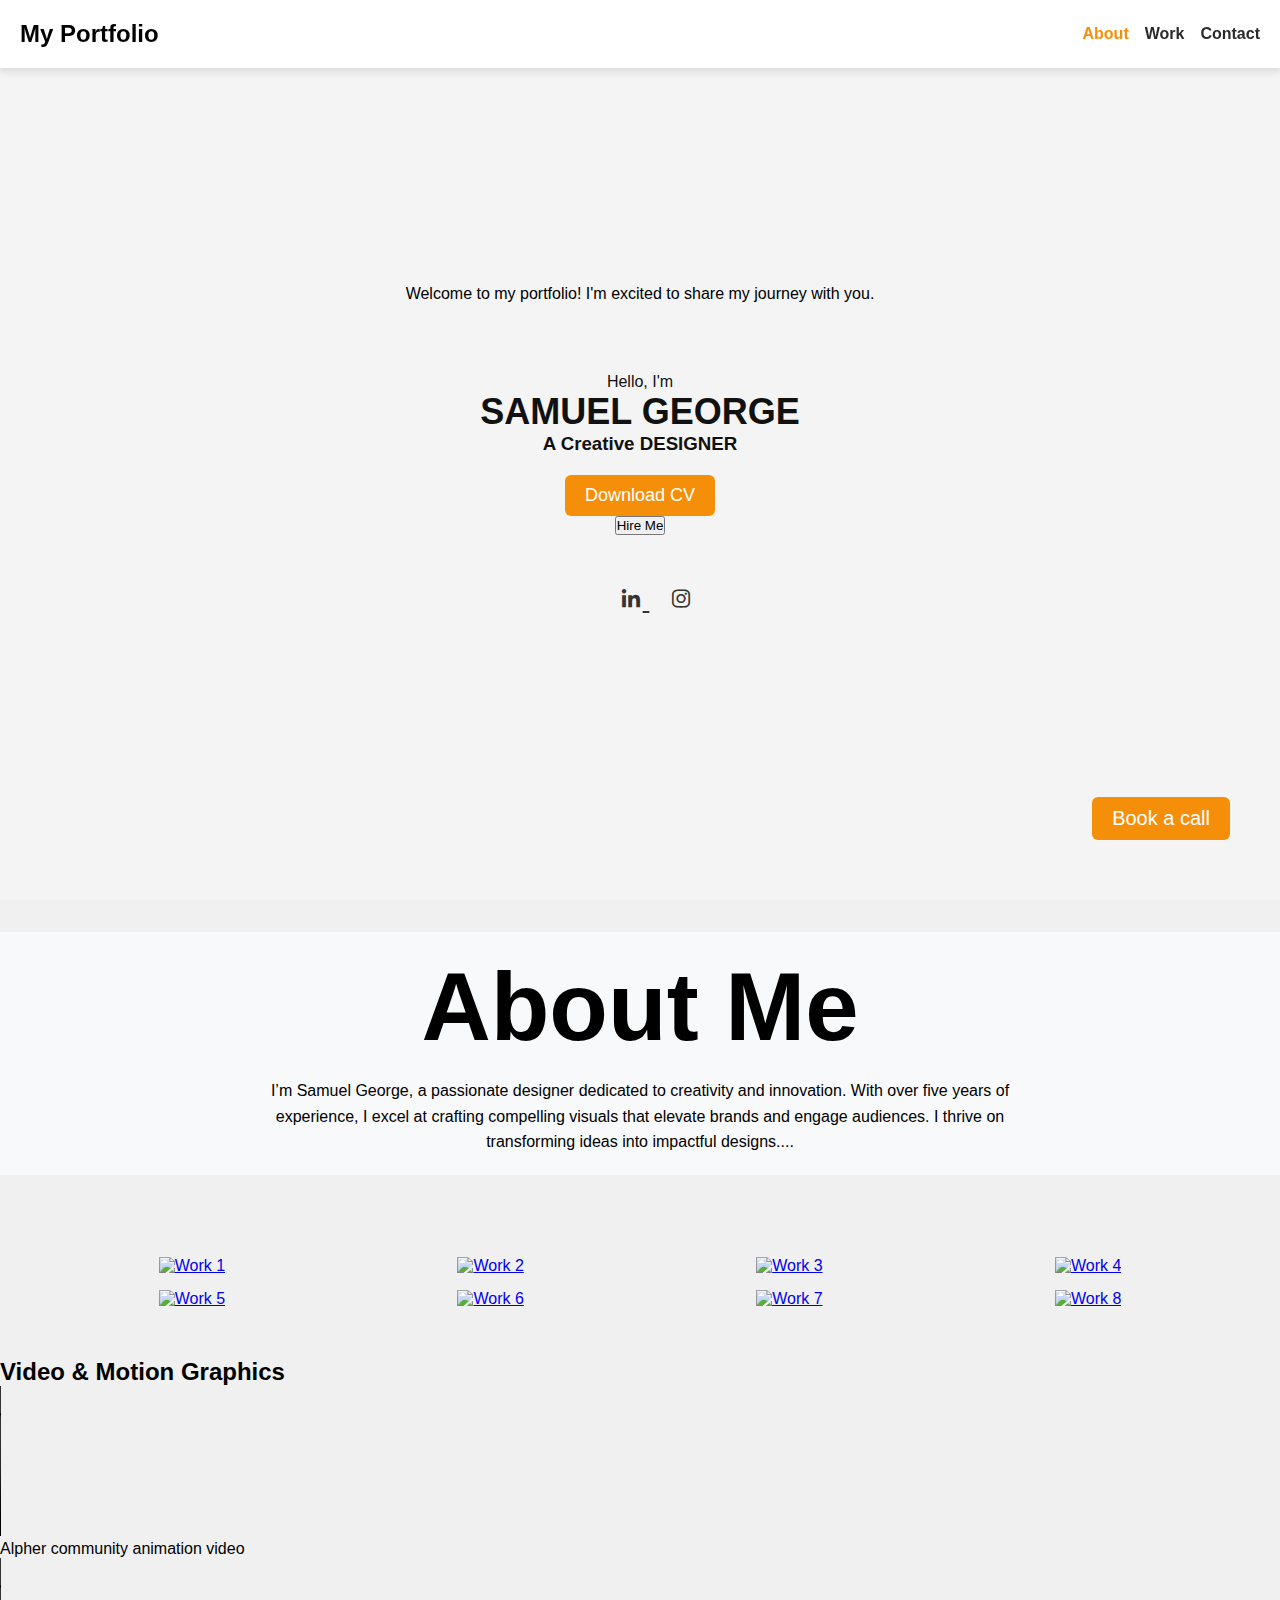
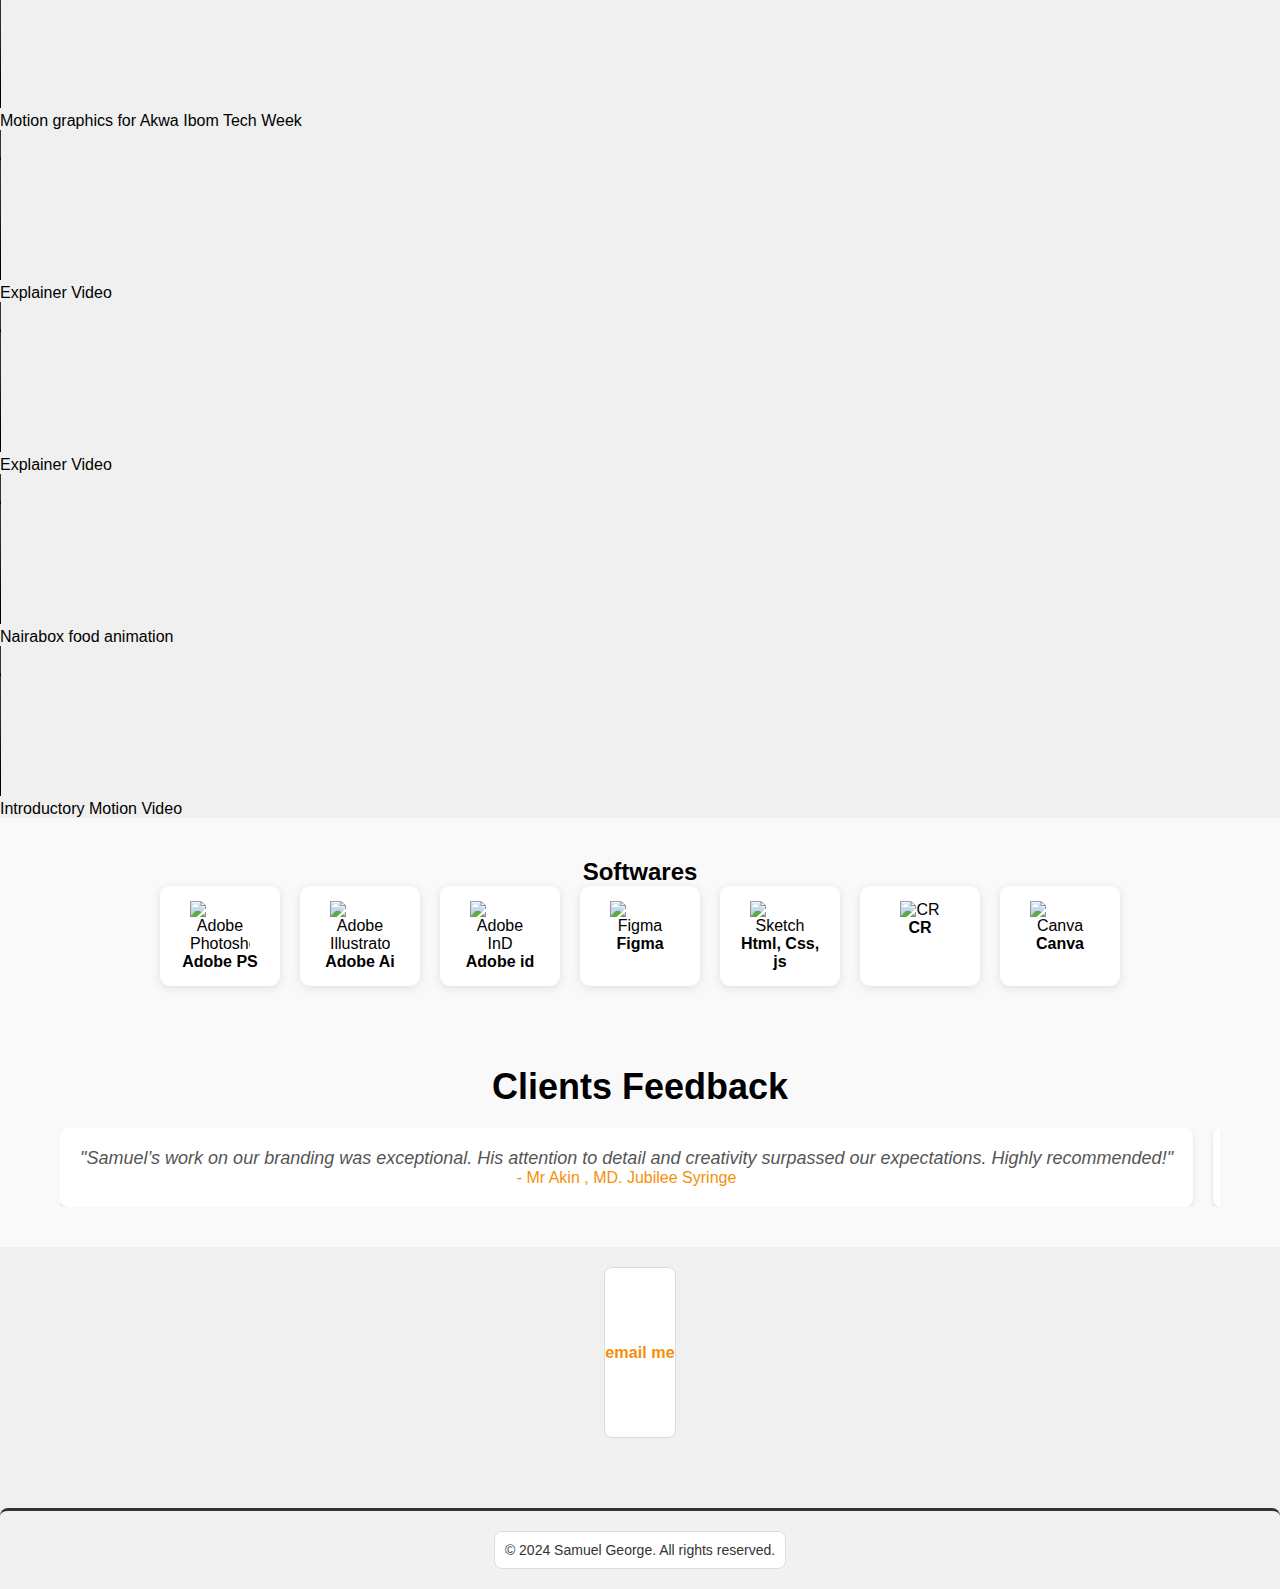
==== commit 3cafaece: "Add files via upload" ====
--- a/index.html
+++ b/index.html
@@ -24,20 +24,26 @@
                 </ul>
             </div>
         </div>
-
+        <div class="welcome-message">
+            <p>Welcome to my portfolio! I'm excited to share my journey with you.</p>
+        </div>
+        
 
         <div class="main">
             
             <div class="main-detail">
                 <p>Hello, I'm</p>
                 <h1>SAMUEL GEORGE</h1>
-                <h3 class="Creative-Designer | ">A DESIGNER</h3>
+                <h3 class="Creative-Designer | ">A Creative DESIGNER</h3>
 
 
 
                 <div class="btn">
-                    <a href="https://drive.google.com/file/d/1Tf_QbvEuaavBJOCXsCvxjFE0YDtB7zxQ/view?usp=drive_link" target="_blank">
+                    <a href="https://drive.google.com/drive/folders/16URhRfFoRs5011LUEUUjl4uKDEGaNpSM?usp=sharing" target="_blank">
                         <button type="button">Download CV</button>
+                    </a>
+                </div>
+                
                     </a>
                     <a href="https://wa.me/9034401340">
                         <button type="button" class="btn-2">Hire Me</button>
@@ -65,7 +71,7 @@
 
     <section id="about">
         <h1 class="title">About Me</h1>
-        <p>Hello, I’m Samuel George, a passionate designer dedicated to creativity and innovation. 
+        <p> I’m Samuel George, a passionate designer dedicated to creativity and innovation. 
             With over five years of experience, I excel at crafting compelling visuals 
             that elevate brands and engage audiences. I thrive on transforming ideas into impactful designs....</p>
         <!-- Your professional introduction -->
@@ -90,14 +96,60 @@
     </section>
     
 </section>
-
+<!-- Video & Motion Graphics Gallery -->
+<section id="video-gallery">
+    <h2>Video & Motion Graphics</h2>
+    <div class="video-grid">
+        <div class="video-item">
+            <video controls width="320">
+                <source src="images/video file/Alpher community.mp4" type="video/mp4">
+                Your browser does not support the video tag.
+            </video>
+            <p>Alpher community animation video</p>
+        </div>
+        <div class="video-item">
+            <video controls width="320">
+                <source src="images/video file/Introducing Aktw.mp4" type="video/mp4">
+                Your browser does not support the video tag.
+            </video>
+            <p>Motion graphics for Akwa Ibom Tech Week</p>
+        </div>
+        <div class="video-item">
+            <video controls width="320">
+                <source src="images/video file/PLAYSCE SOCIAL MEDIA.mp4" type="video/mp4">
+                Your browser does not support the video tag.
+            </video>
+            <p>Explainer Video</p>
+        </div>
+        <div class="video-item">
+            <video controls width="320">
+                <source src="images/video file/HC VIRTUAL CARD VIDEO 4 FINAL.mp4" type="video/mp4">
+                Your browser does not support the video tag.
+            </video>
+            <p>Explainer Video</p>
+    </div>
+<div class="video-item">
+    <video controls width="320">
+        <source src="images/video file/Nairabox food.mp4" type="video/mp4">
+        Your browser does not support the video tag.
+    </video>
+    <p>Nairabox food animation</p>
+</div>
+<div class="video-item">
+    <video controls width="320">
+        <source src="images/video file/DBVIDEO FINAL.MP4" type="video/mp4">
+        Your browser does not support the video tag.
+    </video>
+    <p>Introductory Motion Video</p>
+</div>
+</section>
   
 <!-- Softwares Section -->
 <section id="softwares">
     <h2>Softwares</h2>
     <div class="softwares-container">
         <div class="software">
-            <img src="images/ps.png" alt="Adobe Photoshop" class="software-icon">
+            <img src="images/ps.png.png" alt="Adobe Photoshop" class="software-icon">
             <h4>Adobe PS</h4>
         </div>
         <div class="software">
